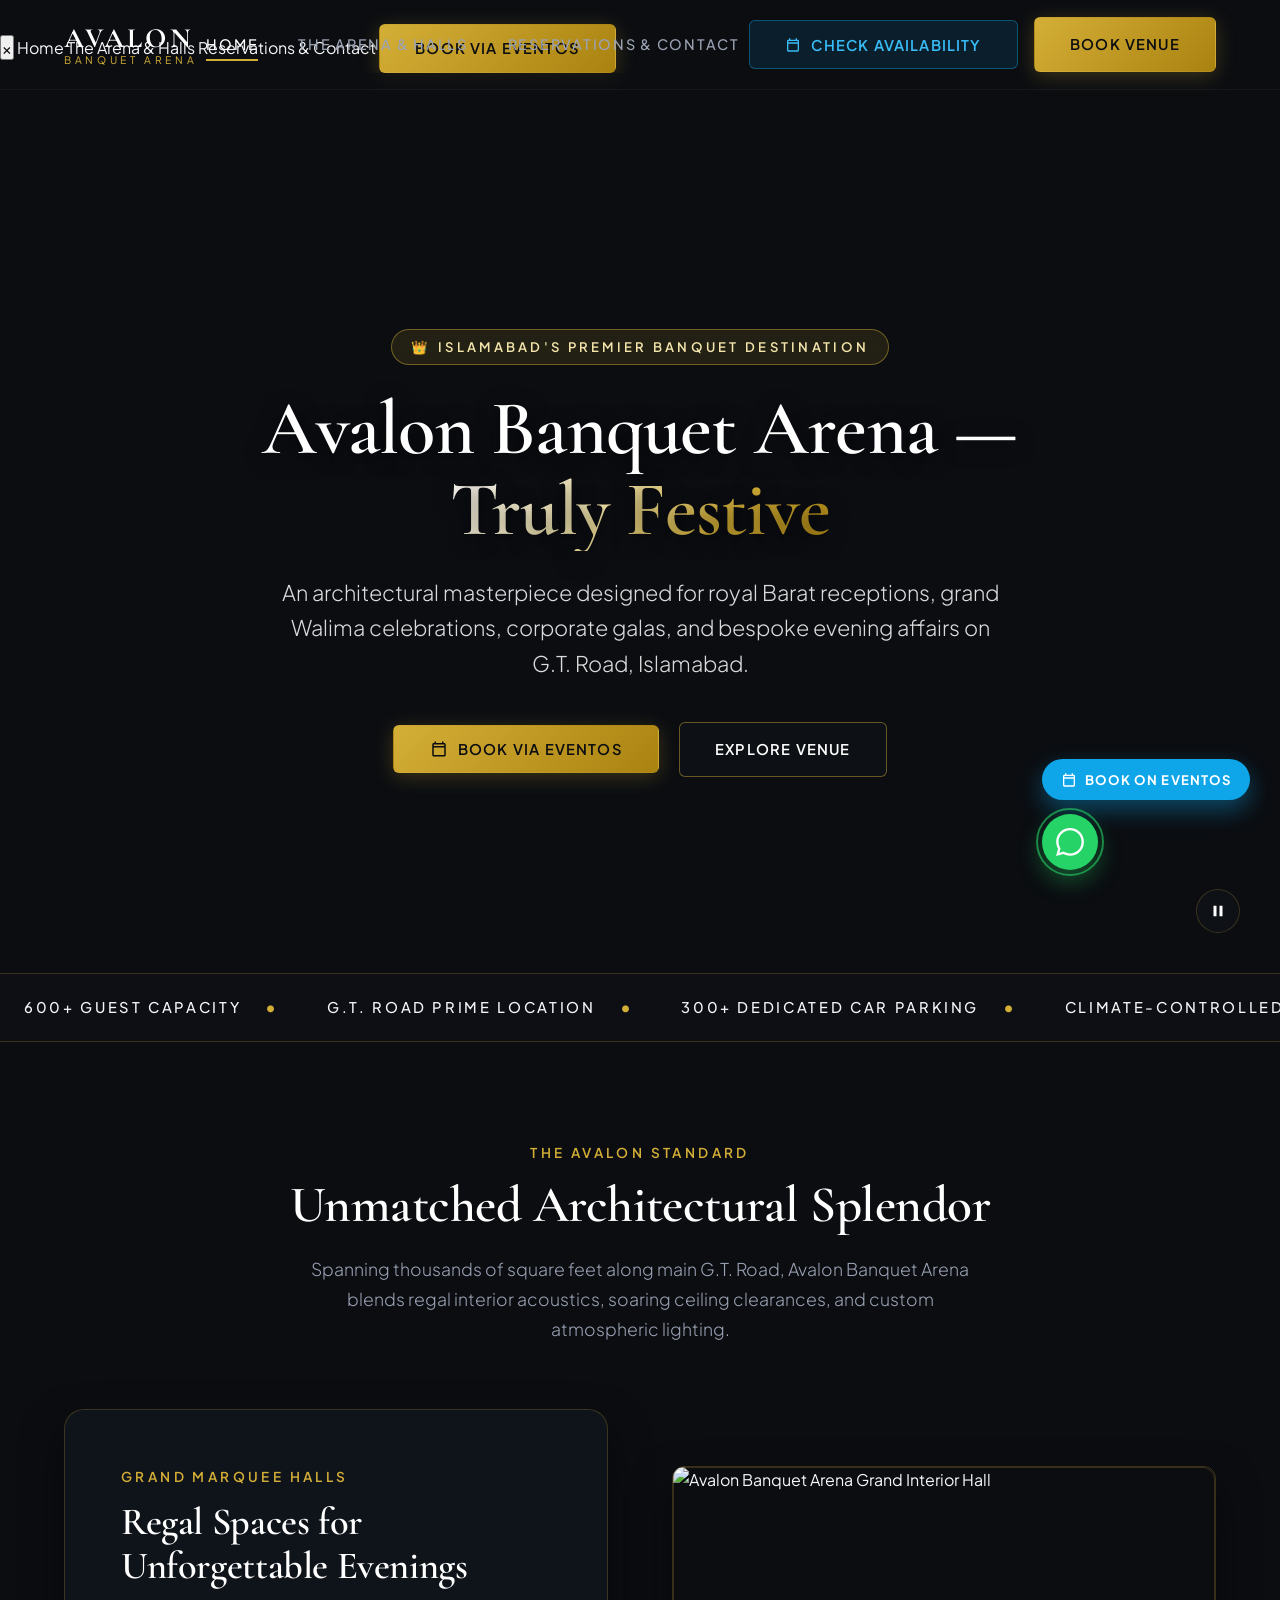
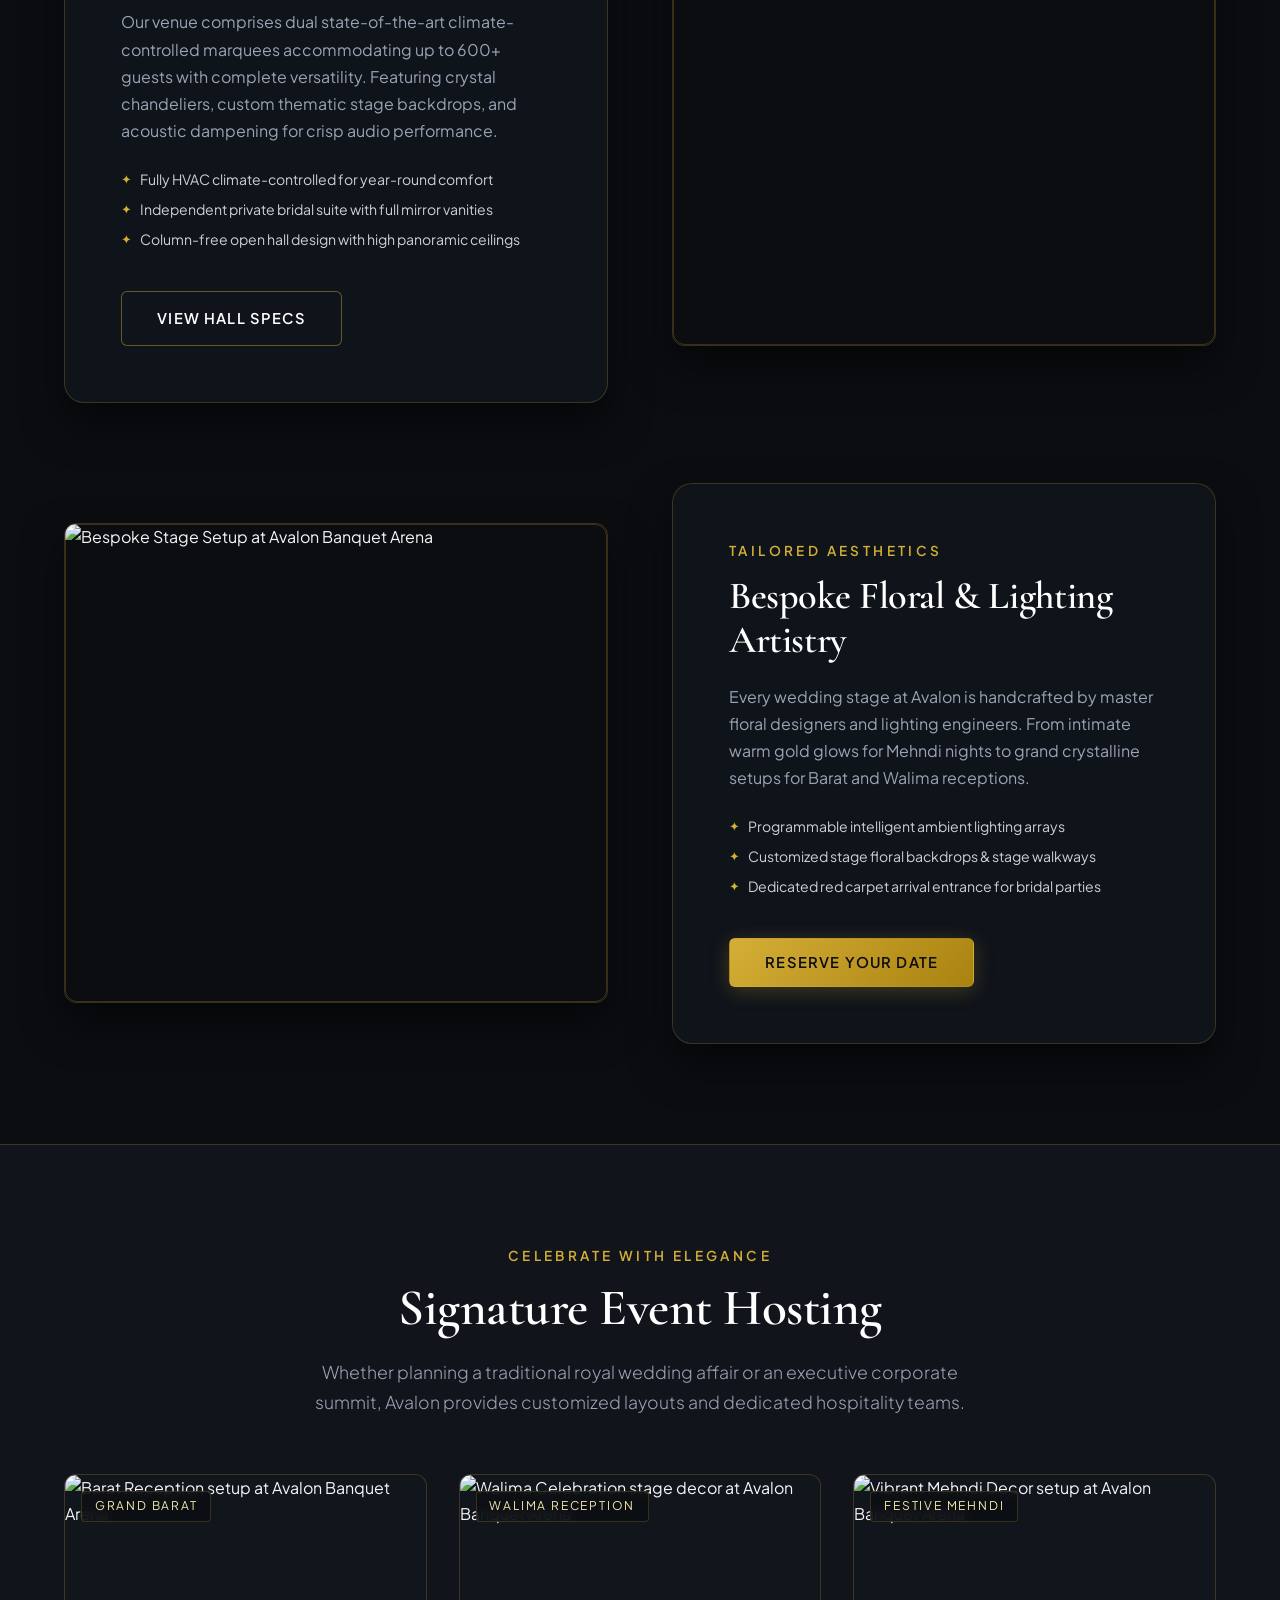
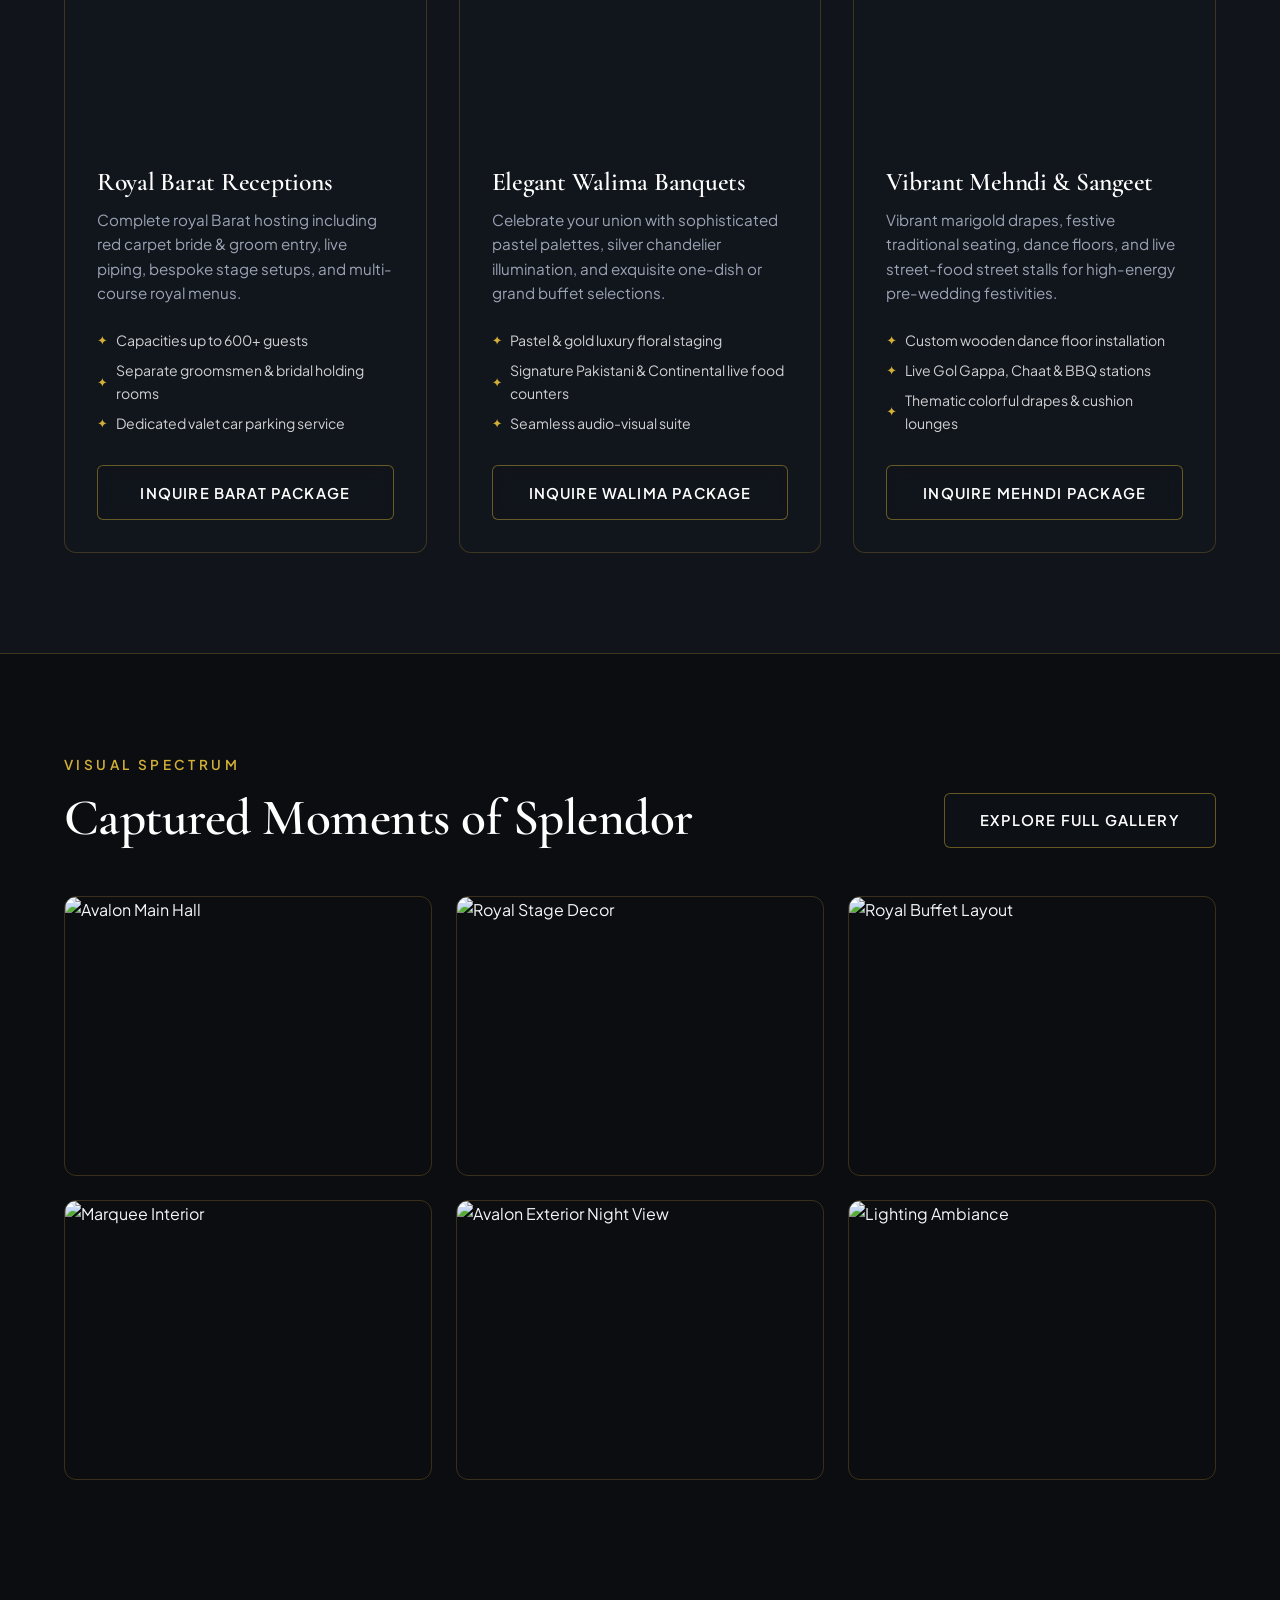
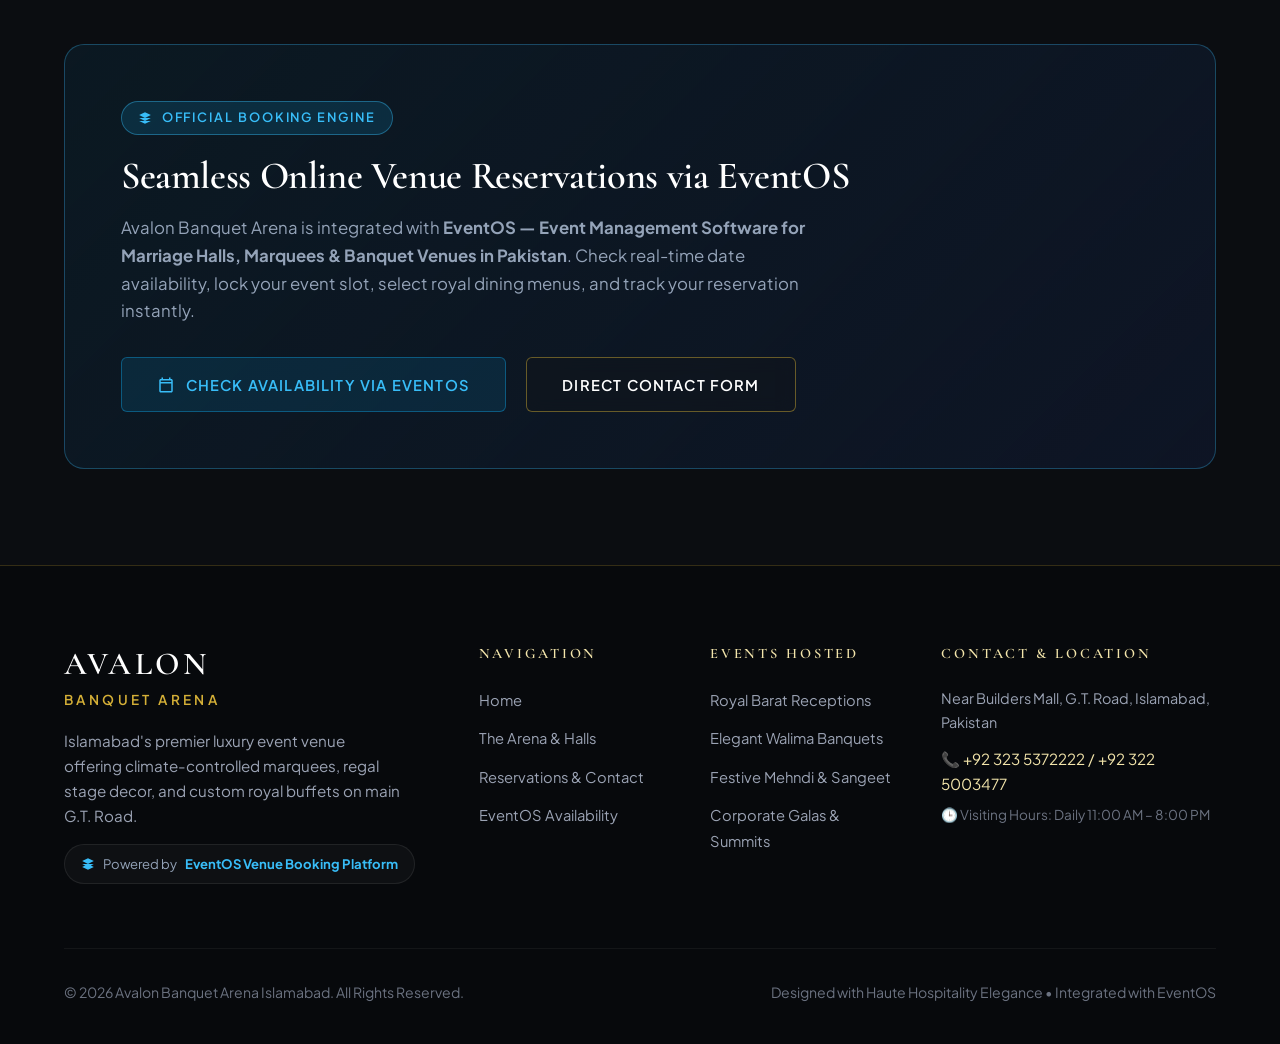
==== index.html @ 503a4d67 "Initial commit: Avalon Banquet Arena luxury website with EventOS integration" ====
<!DOCTYPE html>
<html lang="en">
<head>
  <meta charset="UTF-8">
  <meta name="viewport" content="width=device-width, initial-scale=1.0">
  <title>Avalon Banquet Arena — Truly Festive | Premier Luxury Venue Islamabad</title>
  <meta name="description" content="Avalon Banquet Arena is Islamabad's premier luxury marriage hall & event marquee on G.T. Road. 600+ capacity, 300+ car parking, royal live catering & bespoke decor. Book via EventOS.">
  
  <!-- SEO & Social Open Graph Tags -->
  <meta property="og:title" content="Avalon Banquet Arena — Truly Festive | Premier Luxury Venue Islamabad">
  <meta property="og:description" content="Islamabad's finest banquet arena offering climate-controlled marquees, royal buffets, and 600+ guest capacity on G.T. Road.">
  <meta property="og:image" content="images/avalon-hall-grand.jpeg">
  <meta property="og:type" content="website">

  <!-- Stylesheet -->
  <link rel="stylesheet" href="css/styles.css">
</head>
<body>

  <!-- NAVBAR -->
  <header class="navbar" id="navbar">
    <div class="container nav-container">
      <a href="index.html" class="brand-logo" aria-label="Avalon Banquet Arena Home">
        <span class="title">AVALON</span>
        <span class="subtitle">BANQUET ARENA</span>
      </a>

      <nav aria-label="Primary Navigation">
        <ul class="nav-links">
          <li><a href="index.html" class="nav-link active">Home</a></li>
          <li><a href="about.html" class="nav-link">The Arena & Halls</a></li>
          <li><a href="contact.html" class="nav-link">Reservations & Contact</a></li>
        </ul>
      </nav>

      <div class="nav-actions">
        <button class="btn btn-eventos" data-eventos-drawer>
          <svg width="16" height="16" fill="currentColor" viewBox="0 0 24 24"><path d="M19 4h-1V2h-2v2H8V2H6v2H5c-1.11 0-1.99.9-1.99 2L3 20c0 1.1.89 2 2 2h14c1.1 0 2-.9 2-2V6c0-1.1-.9-2-2-2zm0 16H5V10h14v10zm0-12H5V6h14v2z"/></svg>
          Check Availability
        </button>
        <a href="contact.html" class="btn btn-primary">Book Venue</a>
        <button class="mobile-toggle" aria-label="Toggle Navigation Menu">☰</button>
      </div>
    </div>
  </header>

  <!-- MOBILE MENU OVERLAY -->
  <div class="mobile-menu-overlay" id="mobileMenu">
    <button class="mobile-menu-close" aria-label="Close Menu">×</button>
    <a href="index.html">Home</a>
    <a href="about.html">The Arena & Halls</a>
    <a href="contact.html">Reservations & Contact</a>
    <button class="btn btn-primary" data-eventos-drawer style="margin-top: 1.5rem;">Book via EventOS</button>
  </div>

  <!-- HERO SECTION WITH CINEMATIC VIDEO BACKGROUND -->
  <section class="hero" id="hero">
    <div class="hero-video-wrapper">
      <video class="hero-video" autoplay loop muted playsinline preload="auto" poster="images/avalon-hall-grand.jpeg">
        <source src="https://res.cloudinary.com/dgvwlj8xw/video/upload/v1777692702/hero_f67qsf.mp4" type="video/mp4">
        Your browser does not support video background.
      </video>
    </div>
    <div class="hero-overlay"></div>

    <div class="container hero-content">
      <div class="hero-badge">
        <span>👑</span> ISLAMABAD'S PREMIER BANQUET DESTINATION
      </div>
      <h1 class="hero-title">
        Avalon Banquet Arena — <span class="gold-text">Truly Festive</span>
      </h1>
      <p class="hero-subtitle">
        An architectural masterpiece designed for royal Barat receptions, grand Walima celebrations, corporate galas, and bespoke evening affairs on G.T. Road, Islamabad.
      </p>

      <div class="hero-ctas">
        <button class="btn btn-primary" data-eventos-drawer>
          <svg width="18" height="18" fill="currentColor" viewBox="0 0 24 24"><path d="M19 4h-1V2h-2v2H8V2H6v2H5c-1.11 0-1.99.9-1.99 2L3 20c0 1.1.89 2 2 2h14c1.1 0 2-.9 2-2V6c0-1.1-.9-2-2-2zm0 16H5V10h14v10zm0-12H5V6h14v2z"/></svg>
          Book via EventOS
        </button>
        <a href="about.html" class="btn btn-outline">Explore Venue</a>
      </div>
    </div>

    <!-- Video Play/Pause accessibility button -->
    <button class="video-control-btn" aria-label="Pause Background Video" title="Pause Background Video">
      <svg width="18" height="18" fill="currentColor" viewBox="0 0 24 24"><path d="M6 19h4V5H6v14zm8-14v14h4V5h-4z"/></svg>
    </button>
  </section>

  <!-- ANIMATED INFINITE MARQUEE TICKER -->
  <div class="marquee-bar" aria-hidden="true">
    <div class="marquee-content">
      <div class="marquee-item"><span>600+ Guest Capacity</span> <span class="sep">•</span></div>
      <div class="marquee-item"><span>G.T. Road Prime Location</span> <span class="sep">•</span></div>
      <div class="marquee-item"><span>300+ Dedicated Car Parking</span> <span class="sep">•</span></div>
      <div class="marquee-item"><span>Climate-Controlled Luxury Marquees</span> <span class="sep">•</span></div>
      <div class="marquee-item"><span>Bespoke Stage Decor</span> <span class="sep">•</span></div>
      <div class="marquee-item"><span>Live Catering & Royal Buffet</span> <span class="sep">•</span></div>
      <!-- Duplicate items for seamless continuous loop -->
      <div class="marquee-item"><span>600+ Guest Capacity</span> <span class="sep">•</span></div>
      <div class="marquee-item"><span>G.T. Road Prime Location</span> <span class="sep">•</span></div>
      <div class="marquee-item"><span>300+ Dedicated Car Parking</span> <span class="sep">•</span></div>
      <div class="marquee-item"><span>Climate-Controlled Luxury Marquees</span> <span class="sep">•</span></div>
      <div class="marquee-item"><span>Bespoke Stage Decor</span> <span class="sep">•</span></div>
      <div class="marquee-item"><span>Live Catering & Royal Buffet</span> <span class="sep">•</span></div>
    </div>
  </div>

  <!-- THE VENUE EXPERIENCE (EDITORIAL SPLIT-SCREEN LAYOUTS) -->
  <section class="section-padding" id="experience">
    <div class="container">
      <div style="text-align: center; margin-bottom: 4rem;">
        <span class="gold-subhead">THE AVALON STANDARD</span>
        <h2 class="section-heading">Unmatched Architectural Splendor</h2>
        <p class="section-desc" style="margin: 0 auto;">
          Spanning thousands of square feet along main G.T. Road, Avalon Banquet Arena blends regal interior acoustics, soaring ceiling clearances, and custom atmospheric lighting.
        </p>
      </div>

      <!-- Feature 1 -->
      <div class="grid-2" style="margin-bottom: 5rem;">
        <div class="editorial-card">
          <span class="gold-subhead">GRAND MARQUEE HALLS</span>
          <h3 class="font-serif" style="font-size: 2.4rem; color: #ffffff; margin-bottom: 1.25rem;">Regal Spaces for Unforgettable Evenings</h3>
          <p style="color: var(--text-muted); margin-bottom: 1.5rem; line-height: 1.7;">
            Our venue comprises dual state-of-the-art climate-controlled marquees accommodating up to 600+ guests with complete versatility. Featuring crystal chandeliers, custom thematic stage backdrops, and acoustic dampening for crisp audio performance.
          </p>
          <ul class="card-features-list">
            <li>Fully HVAC climate-controlled for year-round comfort</li>
            <li>Independent private bridal suite with full mirror vanities</li>
            <li>Column-free open hall design with high panoramic ceilings</li>
          </ul>
          <a href="about.html" class="btn btn-outline" style="margin-top: 1rem;">View Hall Specs</a>
        </div>
        <div class="image-wrapper" style="height: 480px;">
          <img src="images/avalon-hall-grand.jpeg" alt="Avalon Banquet Arena Grand Interior Hall" loading="lazy">
        </div>
      </div>

      <!-- Feature 2 -->
      <div class="grid-2">
        <div class="image-wrapper" style="height: 480px;">
          <img src="images/avalon-stage-royal.jpeg" alt="Bespoke Stage Setup at Avalon Banquet Arena" loading="lazy">
        </div>
        <div class="editorial-card">
          <span class="gold-subhead">TAILORED AESTHETICS</span>
          <h3 class="font-serif" style="font-size: 2.4rem; color: #ffffff; margin-bottom: 1.25rem;">Bespoke Floral & Lighting Artistry</h3>
          <p style="color: var(--text-muted); margin-bottom: 1.5rem; line-height: 1.7;">
            Every wedding stage at Avalon is handcrafted by master floral designers and lighting engineers. From intimate warm gold glows for Mehndi nights to grand crystalline setups for Barat and Walima receptions.
          </p>
          <ul class="card-features-list">
            <li>Programmable intelligent ambient lighting arrays</li>
            <li>Customized stage floral backdrops & stage walkways</li>
            <li>Dedicated red carpet arrival entrance for bridal parties</li>
          </ul>
          <button class="btn btn-primary" data-eventos-drawer style="margin-top: 1rem;">Reserve Your Date</button>
        </div>
      </div>
    </div>
  </section>

  <!-- SIGNATURE EVENTS CARDS GRID -->
  <section class="section-padding" style="background: var(--bg-surface); border-top: 1px solid var(--border-gold); border-bottom: 1px solid var(--border-gold);">
    <div class="container">
      <div style="text-align: center; margin-bottom: 3.5rem;">
        <span class="gold-subhead">CELEBRATE WITH ELEGANCE</span>
        <h2 class="section-heading">Signature Event Hosting</h2>
        <p class="section-desc" style="margin: 0 auto;">
          Whether planning a traditional royal wedding affair or an executive corporate summit, Avalon provides customized layouts and dedicated hospitality teams.
        </p>
      </div>

      <div class="grid-3">
        <!-- Event 1: Barat Receptions -->
        <div class="feature-card">
          <div class="card-img">
            <img src="images/avalon-barat-reception.jpeg" alt="Barat Reception setup at Avalon Banquet Arena" loading="lazy">
            <span class="card-tag">Grand Barat</span>
          </div>
          <div class="card-body">
            <h3>Royal Barat Receptions</h3>
            <p>Complete royal Barat hosting including red carpet bride & groom entry, live piping, bespoke stage setups, and multi-course royal menus.</p>
            <ul class="card-features-list">
              <li>Capacities up to 600+ guests</li>
              <li>Separate groomsmen & bridal holding rooms</li>
              <li>Dedicated valet car parking service</li>
            </ul>
            <a href="contact.html" class="btn btn-outline" style="width: 100%; margin-top: auto;">Inquire Barat Package</a>
          </div>
        </div>

        <!-- Event 2: Walima Celebrations -->
        <div class="feature-card">
          <div class="card-img">
            <img src="images/avalon-walima-stage.jpeg" alt="Walima Celebration stage decor at Avalon Banquet Arena" loading="lazy">
            <span class="card-tag">Walima Reception</span>
          </div>
          <div class="card-body">
            <h3>Elegant Walima Banquets</h3>
            <p>Celebrate your union with sophisticated pastel palettes, silver chandelier illumination, and exquisite one-dish or grand buffet selections.</p>
            <ul class="card-features-list">
              <li>Pastel & gold luxury floral staging</li>
              <li>Signature Pakistani & Continental live food counters</li>
              <li>Seamless audio-visual suite</li>
            </ul>
            <a href="contact.html" class="btn btn-outline" style="width: 100%; margin-top: auto;">Inquire Walima Package</a>
          </div>
        </div>

        <!-- Event 3: Mehndi & Sangeet -->
        <div class="feature-card">
          <div class="card-img">
            <img src="images/avalon-mehndi-decor.jpeg" alt="Vibrant Mehndi Decor setup at Avalon Banquet Arena" loading="lazy">
            <span class="card-tag">Festive Mehndi</span>
          </div>
          <div class="card-body">
            <h3>Vibrant Mehndi & Sangeet</h3>
            <p>Vibrant marigold drapes, festive traditional seating, dance floors, and live street-food street stalls for high-energy pre-wedding festivities.</p>
            <ul class="card-features-list">
              <li>Custom wooden dance floor installation</li>
              <li>Live Gol Gappa, Chaat & BBQ stations</li>
              <li>Thematic colorful drapes & cushion lounges</li>
            </ul>
            <a href="contact.html" class="btn btn-outline" style="width: 100%; margin-top: auto;">Inquire Mehndi Package</a>
          </div>
        </div>
      </div>
    </div>
  </section>

  <!-- LIVE GALLERY SNIPPET -->
  <section class="section-padding">
    <div class="container">
      <div style="display: flex; justify-content: space-between; align-items: flex-end; margin-bottom: 3rem; flex-wrap: wrap; gap: 1.5rem;">
        <div>
          <span class="gold-subhead">VISUAL SPECTRUM</span>
          <h2 class="section-heading" style="margin-bottom: 0;">Captured Moments of Splendor</h2>
        </div>
        <a href="about.html#gallery" class="btn btn-outline">Explore Full Gallery</a>
      </div>

      <div class="gallery-grid">
        <div class="gallery-item" data-caption="Avalon Grand Main Hall Setup">
          <img src="images/avalon-hall-grand.jpeg" alt="Avalon Main Hall" loading="lazy">
          <div class="gallery-overlay">
            <h4>Grand Main Arena</h4>
            <p>Click to Expand</p>
          </div>
        </div>

        <div class="gallery-item" data-caption="Royal Stage Backdrop with Floral Artistry">
          <img src="images/avalon-stage-royal.jpeg" alt="Royal Stage Decor" loading="lazy">
          <div class="gallery-overlay">
            <h4>Royal Stage Design</h4>
            <p>Click to Expand</p>
          </div>
        </div>

        <div class="gallery-item" data-caption="Luxury Dining Buffet Presentation">
          <img src="images/avalon-dining-buffet.jpeg" alt="Royal Buffet Layout" loading="lazy">
          <div class="gallery-overlay">
            <h4>Royal Catering Layout</h4>
            <p>Click to Expand</p>
          </div>
        </div>

        <div class="gallery-item" data-caption="Climate Controlled Marquee Interior View">
          <img src="images/avalon-marquee-interior.jpeg" alt="Marquee Interior" loading="lazy">
          <div class="gallery-overlay">
            <h4>Climate Controlled Marquee</h4>
            <p>Click to Expand</p>
          </div>
        </div>

        <div class="gallery-item" data-caption="Illuminated Evening Exterior Facade on G.T. Road">
          <img src="images/avalon-exterior-night.jpeg" alt="Avalon Exterior Night View" loading="lazy">
          <div class="gallery-overlay">
            <h4>Exterior Evening View</h4>
            <p>Click to Expand</p>
          </div>
        </div>

        <div class="gallery-item" data-caption="Atmospheric Ambient Lighting & Seating Arrangements">
          <img src="images/avalon-lighting-ambiance.jpeg" alt="Lighting Ambiance" loading="lazy">
          <div class="gallery-overlay">
            <h4>Ambient Lighting Setup</h4>
            <p>Click to Expand</p>
          </div>
        </div>
      </div>
    </div>
  </section>

  <!-- EVENTOS OFFICIAL INTEGRATION BANNER -->
  <section class="container" style="margin-bottom: 6rem;">
    <div class="eventos-banner">
      <div class="eventos-badge-header">
        <svg width="14" height="14" fill="currentColor" viewBox="0 0 24 24"><path d="M12 2L2 7l10 5 10-5-10-5zM2 17l10 5 10-5M2 12l10 5 10-5"/></svg>
        Official Booking Engine
      </div>
      <h2 class="eventos-title font-serif">Seamless Online Venue Reservations via EventOS</h2>
      <p class="eventos-desc">
        Avalon Banquet Arena is integrated with <strong>EventOS — Event Management Software for Marriage Halls, Marquees & Banquet Venues in Pakistan</strong>. Check real-time date availability, lock your event slot, select royal dining menus, and track your reservation instantly.
      </p>
      <div style="display: flex; gap: 1.25rem; flex-wrap: wrap;">
        <button class="btn btn-eventos" data-eventos-drawer>
          <svg width="18" height="18" fill="currentColor" viewBox="0 0 24 24"><path d="M19 4h-1V2h-2v2H8V2H6v2H5c-1.11 0-1.99.9-1.99 2L3 20c0 1.1.89 2 2 2h14c1.1 0 2-.9 2-2V6c0-1.1-.9-2-2-2zm0 16H5V10h14v10zm0-12H5V6h14v2z"/></svg>
          Check Availability via EventOS
        </button>
        <a href="contact.html" class="btn btn-outline">Direct Contact Form</a>
      </div>
    </div>
  </section>

  <!-- LIGHTBOX MODAL -->
  <div class="lightbox-modal" id="lightboxModal" role="dialog" aria-modal="true" aria-label="Image Preview">
    <button class="lightbox-close" aria-label="Close Lightbox">&times;</button>
    <div class="lightbox-content">
      <img src="" id="lightboxImg" alt="Enlarged view">
      <div class="lightbox-caption" id="lightboxCaption"></div>
    </div>
  </div>

  <!-- EVENTOS QUICK INQUIRY DRAWER -->
  <div class="drawer-backdrop" id="eventosDrawer">
    <div class="drawer-panel">
      <button class="drawer-close" aria-label="Close Drawer">&times;</button>
      
      <div class="eventos-badge-header" style="margin-bottom: 0.8rem;">
        ⚡ Powered by EventOS Engine
      </div>
      <h3 class="font-serif" style="font-size: 2rem; color: #ffffff; margin-bottom: 0.5rem;">Check Venue Availability</h3>
      <p style="color: var(--text-muted); font-size: 0.92rem; margin-bottom: 2rem;">
        Directly query Avalon Banquet Arena booking calendar managed via EventOS Software.
      </p>

      <form id="eventosInquiryForm">
        <div class="form-group">
          <label class="form-label" for="drawerName">Full Name *</label>
          <input type="text" id="drawerName" class="form-control" placeholder="e.g. Ch. Muhammad Ali" required>
        </div>

        <div class="form-group">
          <label class="form-label" for="drawerPhone">Contact Number (WhatsApp) *</label>
          <input type="tel" id="drawerPhone" class="form-control" placeholder="+92 300 1234567" required>
        </div>

        <div class="form-group">
          <label class="form-label" for="drawerEventType">Event Type *</label>
          <select id="drawerEventType" class="form-control" required>
            <option value="">Select Event Type</option>
            <option value="Barat">Barat Reception</option>
            <option value="Walima">Walima Reception</option>
            <option value="Mehndi">Mehndi / Sangeet</option>
            <option value="Corporate">Corporate Gala / Conference</option>
            <option value="Private">Private Family Function</option>
          </select>
        </div>

        <div class="form-group">
          <label class="form-label" for="drawerDate">Target Event Date *</label>
          <input type="date" id="drawerDate" class="form-control" required>
        </div>

        <div class="form-group">
          <label class="form-label" for="drawerGuests">Estimated Guest Count *</label>
          <select id="drawerGuests" class="form-control" required>
            <option value="150-250">150 – 250 Guests</option>
            <option value="250-400">250 – 400 Guests</option>
            <option value="400-600+">400 – 600+ Guests</option>
          </select>
        </div>

        <button type="submit" class="btn btn-primary" style="width: 100%; margin-top: 1rem;">
          Submit EventOS Inquiry
        </button>
      </form>
    </div>
  </div>

  <!-- FLOATING WIDGETS -->
  <div class="floating-widgets">
    <button class="eventos-float" data-eventos-drawer title="Book Venue on EventOS">
      <svg width="16" height="16" fill="currentColor" viewBox="0 0 24 24"><path d="M19 4h-1V2h-2v2H8V2H6v2H5c-1.11 0-1.99.9-1.99 2L3 20c0 1.1.89 2 2 2h14c1.1 0 2-.9 2-2V6c0-1.1-.9-2-2-2zm0 16H5V10h14v10zm0-12H5V6h14v2z"/></svg>
      Book on EventOS
    </button>
    <a href="https://wa.me/923235372222?text=Hello%20Avalon%20Banquet%20Arena%2C%20I%20would%20like%20to%20inquire%20about%20booking%20availability." target="_blank" rel="noopener" class="whatsapp-float" aria-label="Direct WhatsApp Inquiry">
      <svg width="28" height="28" fill="currentColor" viewBox="0 0 24 24"><path d="M.057 24l1.687-6.163c-1.041-1.804-1.588-3.849-1.587-5.946.003-6.556 5.338-11.891 11.893-11.891 3.181.001 6.167 1.24 8.413 3.488 2.245 2.248 3.481 5.236 3.48 8.414-.003 6.557-5.338 11.892-11.893 11.892-1.99-.001-3.951-.5-5.688-1.448l-6.305 1.654zm6.597-3.807c1.676.995 3.276 1.591 5.392 1.592 5.448 0 9.886-4.434 9.889-9.885.002-5.462-4.415-9.89-9.881-9.892-5.452 0-9.887 4.434-9.889 9.884-.001 2.225.651 3.891 1.746 5.634l-.999 3.648 3.742-.981z"/></svg>
    </a>
  </div>

  <!-- FOOTER -->
  <footer class="footer">
    <div class="container">
      <div class="footer-grid">
        <div class="footer-brand">
          <h3>AVALON</h3>
          <span class="gold-subhead">BANQUET ARENA</span>
          <p>
            Islamabad's premier luxury event venue offering climate-controlled marquees, regal stage decor, and custom royal buffets on main G.T. Road.
          </p>
          <div class="eventos-footer-badge">
            <svg width="14" height="14" fill="#38bdf8" viewBox="0 0 24 24"><path d="M12 2L2 7l10 5 10-5-10-5zM2 17l10 5 10-5-10-5M2 12l10 5 10-5"/></svg>
            Powered by <strong>EventOS Venue Booking Platform</strong>
          </div>
        </div>

        <div class="footer-col">
          <h4>Navigation</h4>
          <ul class="footer-links">
            <li><a href="index.html">Home</a></li>
            <li><a href="about.html">The Arena & Halls</a></li>
            <li><a href="contact.html">Reservations & Contact</a></li>
            <li><a href="#" data-eventos-drawer>EventOS Availability</a></li>
          </ul>
        </div>

        <div class="footer-col">
          <h4>Events Hosted</h4>
          <ul class="footer-links">
            <li><a href="about.html">Royal Barat Receptions</a></li>
            <li><a href="about.html">Elegant Walima Banquets</a></li>
            <li><a href="about.html">Festive Mehndi & Sangeet</a></li>
            <li><a href="about.html">Corporate Galas & Summits</a></li>
          </ul>
        </div>

        <div class="footer-col">
          <h4>Contact & Location</h4>
          <p style="color: var(--text-muted); font-size: 0.9rem; margin-bottom: 0.75rem;">
            Near Builders Mall, G.T. Road, Islamabad, Pakistan
          </p>
          <p style="color: var(--accent-gold-light); font-size: 0.95rem; margin-bottom: 0.5rem;">
            📞 +92 323 5372222 / +92 322 5003477
          </p>
          <p style="color: var(--text-dim); font-size: 0.85rem;">
            🕒 Visiting Hours: Daily 11:00 AM – 8:00 PM
          </p>
        </div>
      </div>

      <div class="footer-bottom">
        <div>&copy; 2026 Avalon Banquet Arena Islamabad. All Rights Reserved.</div>
        <div>Designed with Haute Hospitality Elegance • Integrated with EventOS</div>
      </div>
    </div>
  </footer>

  <!-- Main JavaScript File -->
  <script src="js/main.js"></script>
</body>
</html>
---- css/styles.css ----
/* ==========================================================================
   AVALON BANQUET ARENA — LUXURY HAUTE HOSPITALITY STYLESHEET
   Location: G.T. Road, Islamabad, Pakistan
   Target: GitHub Pages (Static HTML5, Modern CSS3, Vanilla JS)
   ========================================================================== */

/* --- GOOGLE FONTS IMPORT --- */
@import url('https://fonts.googleapis.com/css2?family=Cormorant+Garamond:ital,wght@0,400;0,500;0,600;0,700;1,400;1,600&family=Plus+Jakarta+Sans:wght@300;400;500;600;700&family=Playfair+Display:ital,wght@0,500;0,700;1,400&display=swap');

/* --- DESIGN SYSTEM TOKENS --- */
:root {
  /* Color Palette: Midnight Charcoal & Burnished Royal Gold */
  --bg-dark: #0b0d11;
  --bg-surface: #11141b;
  --bg-card: rgba(18, 22, 30, 0.75);
  --bg-card-hover: rgba(26, 32, 44, 0.9);
  --bg-glass: rgba(15, 18, 25, 0.65);
  
  --accent-gold: #d4af37;
  --accent-gold-light: #f3e5ab;
  --accent-gold-dark: #997a15;
  --accent-gold-glow: rgba(212, 175, 55, 0.15);
  --border-gold: rgba(212, 175, 55, 0.22);
  --border-gold-strong: rgba(212, 175, 55, 0.45);
  
  --text-main: #f4f5f7;
  --text-muted: #9ba3b4;
  --text-dim: #6b7280;
  
  /* Typography */
  --font-serif: 'Cormorant Garamond', 'Playfair Display', Georgia, serif;
  --font-sans: 'Plus Jakarta Sans', system-ui, -apple-system, sans-serif;
  
  /* Layout & Spacing */
  --container-max: 1320px;
  --nav-height: 90px;
  --radius-sm: 6px;
  --radius-md: 12px;
  --radius-lg: 20px;

  /* Easing */
  --ease-out: cubic-bezier(0.16, 1, 0.3, 1);
  --transition-fast: 0.25s var(--ease-out);
  --transition-normal: 0.4s var(--ease-out);
  --shadow-gold: 0 10px 30px -10px rgba(212, 175, 55, 0.15);
  --shadow-card: 0 20px 40px rgba(0, 0, 0, 0.5);
}

/* --- BASE & RESET --- */
*, *::before, *::after {
  box-sizing: border-box;
  margin: 0;
  padding: 0;
}

html {
  scroll-behavior: smooth;
  font-size: 16px;
  background-color: var(--bg-dark);
  color: var(--text-main);
  text-rendering: optimizeLegibility;
  -webkit-font-smoothing: antialiased;
}

body {
  font-family: var(--font-sans);
  font-weight: 400;
  line-height: 1.65;
  overflow-x: hidden;
  background-color: var(--bg-dark);
  color: var(--text-main);
}

a {
  color: inherit;
  text-decoration: none;
  transition: color var(--transition-fast);
}

img, video {
  max-width: 100%;
  height: auto;
  display: block;
}

button, input, select, textarea {
  font-family: inherit;
  font-size: inherit;
}

/* --- TYPOGRAPHY UTILITIES --- */
h1, h2, h3, h4, h5, h6, .font-serif {
  font-family: var(--font-serif);
  font-weight: 600;
  line-height: 1.15;
  letter-spacing: -0.01em;
}

.gold-text {
  background: linear-gradient(135deg, #ffffff 0%, #f3e5ab 40%, #d4af37 70%, #aa8210 100%);
  -webkit-background-clip: text;
  -webkit-text-fill-color: transparent;
  display: inline-block;
}

.gold-subhead {
  color: var(--accent-gold);
  text-transform: uppercase;
  font-size: 0.85rem;
  letter-spacing: 0.25em;
  font-weight: 600;
  margin-bottom: 0.75rem;
  display: block;
}

.section-heading {
  font-size: clamp(2.2rem, 4vw, 3.5rem);
  color: #ffffff;
  margin-bottom: 1.25rem;
}

.section-desc {
  color: var(--text-muted);
  font-size: 1.1rem;
  max-width: 680px;
  font-weight: 300;
  line-height: 1.7;
}

/* --- LAYOUT UTILITIES --- */
.container {
  width: 90%;
  max-width: var(--container-max);
  margin-left: auto;
  margin-right: auto;
}

.section-padding {
  padding: 100px 0;
}

@media (max-width: 768px) {
  .section-padding {
    padding: 60px 0;
  }
}

/* --- BUTTONS & CTAS --- */
.btn {
  display: inline-flex;
  align-items: center;
  justify-content: center;
  gap: 0.65rem;
  padding: 0.9rem 2.2rem;
  font-size: 0.92rem;
  font-weight: 600;
  letter-spacing: 0.08em;
  text-transform: uppercase;
  border-radius: var(--radius-sm);
  cursor: pointer;
  transition: all var(--transition-normal);
  border: 1px solid transparent;
  position: relative;
  overflow: hidden;
  z-index: 1;
}

.btn-primary {
  background: linear-gradient(135deg, #d4af37 0%, #aa8210 100%);
  color: #0b0d11;
  box-shadow: 0 4px 20px rgba(212, 175, 55, 0.25);
}

.btn-primary:hover {
  background: linear-gradient(135deg, #f3e5ab 0%, #d4af37 100%);
  box-shadow: 0 8px 30px rgba(212, 175, 55, 0.4);
  transform: translateY(-2px);
}

.btn-outline {
  background: rgba(17, 20, 27, 0.5);
  border-color: var(--border-gold-strong);
  color: #ffffff;
  backdrop-filter: blur(8px);
}

.btn-outline:hover {
  border-color: var(--accent-gold);
  background: rgba(212, 175, 55, 0.1);
  color: var(--accent-gold-light);
  transform: translateY(-2px);
}

.btn-eventos {
  background: rgba(14, 165, 233, 0.12);
  border: 1px solid rgba(14, 165, 233, 0.4);
  color: #38bdf8;
  font-weight: 600;
}

.btn-eventos:hover {
  background: rgba(14, 165, 233, 0.25);
  border-color: #38bdf8;
  color: #ffffff;
  box-shadow: 0 0 20px rgba(56, 189, 248, 0.3);
  transform: translateY(-2px);
}

/* --- NAVIGATION BAR --- */
.navbar {
  position: fixed;
  top: 0;
  left: 0;
  width: 100%;
  height: var(--nav-height);
  z-index: 1000;
  transition: background-color 0.4s ease, backdrop-filter 0.4s ease, border-bottom 0.4s ease;
  border-bottom: 1px solid rgba(255, 255, 255, 0.05);
}

.navbar.scrolled {
  background-color: rgba(11, 13, 17, 0.92);
  backdrop-filter: blur(16px);
  border-bottom: 1px solid var(--border-gold);
  height: 80px;
}

.nav-container {
  display: flex;
  align-items: center;
  justify-content: space-between;
  height: 100%;
}

.brand-logo {
  display: flex;
  flex-direction: column;
  line-height: 1;
}

.brand-logo .title {
  font-family: var(--font-serif);
  font-size: 1.75rem;
  font-weight: 700;
  letter-spacing: 0.12em;
  color: #ffffff;
}

.brand-logo .subtitle {
  font-size: 0.65rem;
  text-transform: uppercase;
  letter-spacing: 0.35em;
  color: var(--accent-gold);
  margin-top: 3px;
}

.nav-links {
  display: flex;
  align-items: center;
  gap: 2.5rem;
  list-style: none;
}

.nav-link {
  font-size: 0.9rem;
  text-transform: uppercase;
  letter-spacing: 0.12em;
  color: var(--text-muted);
  position: relative;
  padding: 0.5rem 0;
  font-weight: 500;
}

.nav-link::after {
  content: '';
  position: absolute;
  bottom: 0;
  left: 0;
  width: 0%;
  height: 2px;
  background: var(--accent-gold);
  transition: width var(--transition-fast);
}

.nav-link:hover, .nav-link.active {
  color: #ffffff;
}

.nav-link:hover::after, .nav-link.active::after {
  width: 100%;
}

.nav-actions {
  display: flex;
  align-items: center;
  gap: 1rem;
}

.mobile-toggle {
  display: none;
  background: none;
  border: none;
  color: #ffffff;
  font-size: 1.75rem;
  cursor: pointer;
  padding: 0.5rem;
}

/* --- HERO VIDEO SECTION --- */
.hero {
  position: relative;
  width: 100%;
  min-height: 100vh;
  display: flex;
  align-items: center;
  justify-content: center;
  overflow: hidden;
  background-color: var(--bg-dark);
}

.hero-video-wrapper {
  position: absolute;
  top: 0;
  left: 0;
  width: 100%;
  height: 100%;
  z-index: 1;
}

.hero-video {
  width: 100%;
  height: 100%;
  object-fit: cover;
  filter: brightness(0.85) contrast(1.05);
}

.hero-overlay {
  position: absolute;
  top: 0;
  left: 0;
  width: 100%;
  height: 100%;
  z-index: 2;
  background: linear-gradient(
    180deg, 
    rgba(11, 13, 17, 0.65) 0%, 
    rgba(11, 13, 17, 0.45) 50%, 
    rgba(11, 13, 17, 0.95) 100%
  );
}

.hero-content {
  position: relative;
  z-index: 3;
  text-align: center;
  max-width: 900px;
  padding: 120px 20px 60px;
}

.hero-badge {
  display: inline-flex;
  align-items: center;
  gap: 0.5rem;
  padding: 0.4rem 1.2rem;
  border-radius: 50px;
  background: rgba(212, 175, 55, 0.12);
  border: 1px solid var(--border-gold-strong);
  color: var(--accent-gold-light);
  font-size: 0.82rem;
  text-transform: uppercase;
  letter-spacing: 0.25em;
  font-weight: 600;
  margin-bottom: 1.5rem;
  backdrop-filter: blur(8px);
}

.hero-title {
  font-size: clamp(3rem, 6vw, 5.2rem);
  color: #ffffff;
  line-height: 1.05;
  margin-bottom: 1.5rem;
  text-shadow: 0 4px 20px rgba(0, 0, 0, 0.7);
}

.hero-subtitle {
  font-size: clamp(1.1rem, 2vw, 1.35rem);
  color: rgba(255, 255, 255, 0.85);
  font-weight: 300;
  max-width: 720px;
  margin: 0 auto 2.5rem;
}

.hero-ctas {
  display: flex;
  align-items: center;
  justify-content: center;
  gap: 1.25rem;
  flex-wrap: wrap;
}

/* Video Control Toggle */
.video-control-btn {
  position: absolute;
  bottom: 40px;
  right: 40px;
  z-index: 10;
  background: rgba(17, 20, 27, 0.6);
  border: 1px solid var(--border-gold);
  color: #ffffff;
  width: 44px;
  height: 44px;
  border-radius: 50%;
  display: flex;
  align-items: center;
  justify-content: center;
  cursor: pointer;
  transition: all var(--transition-fast);
  backdrop-filter: blur(8px);
}

.video-control-btn:hover {
  background: var(--accent-gold);
  color: var(--bg-dark);
  border-color: var(--accent-gold);
}

/* --- INFINITE MARQUEE TICKER --- */
.marquee-bar {
  background: #0d0f14;
  border-top: 1px solid var(--border-gold);
  border-bottom: 1px solid var(--border-gold);
  padding: 1.1rem 0;
  overflow: hidden;
  white-space: nowrap;
  position: relative;
  z-index: 10;
}

.marquee-content {
  display: inline-flex;
  align-items: center;
  animation: marquee 35s linear infinite;
}

.marquee-bar:hover .marquee-content {
  animation-play-state: paused;
}

.marquee-item {
  display: inline-flex;
  align-items: center;
  gap: 1.5rem;
  padding: 0 1.5rem;
  color: var(--text-main);
  font-size: 0.92rem;
  text-transform: uppercase;
  letter-spacing: 0.18em;
  font-weight: 500;
}

.marquee-item .sep {
  color: var(--accent-gold);
  font-size: 1.2rem;
}

@keyframes marquee {
  0% { transform: translateX(0); }
  100% { transform: translateX(-50%); }
}

/* --- EDITORIAL / EXPERIENCE SECTIONS --- */
.grid-2 {
  display: grid;
  grid-template-columns: 1fr 1fr;
  gap: 4rem;
  align-items: center;
}

.editorial-card {
  background: var(--bg-card);
  border: 1px solid var(--border-gold);
  border-radius: var(--radius-lg);
  padding: 3.5rem;
  backdrop-filter: blur(12px);
  box-shadow: var(--shadow-card);
}

.image-wrapper {
  position: relative;
  border-radius: var(--radius-md);
  overflow: hidden;
  border: 1px solid var(--border-gold);
  box-shadow: var(--shadow-card);
}

.image-wrapper img {
  width: 100%;
  height: 100%;
  object-fit: cover;
  transition: transform 0.8s var(--ease-out);
}

.image-wrapper:hover img {
  transform: scale(1.05);
}

.image-wrapper::after {
  content: '';
  position: absolute;
  inset: 0;
  border-radius: var(--radius-md);
  border: 1px solid var(--border-gold);
  pointer-events: none;
}

/* --- FEATURED CARDS GRID --- */
.grid-3 {
  display: grid;
  grid-template-columns: repeat(3, 1fr);
  gap: 2rem;
}

.feature-card {
  background: var(--bg-card);
  border: 1px solid var(--border-gold);
  border-radius: var(--radius-md);
  overflow: hidden;
  transition: all var(--transition-normal);
  display: flex;
  flex-direction: column;
}

.feature-card:hover {
  transform: translateY(-8px);
  border-color: var(--accent-gold);
  box-shadow: 0 20px 40px rgba(0, 0, 0, 0.6), 0 0 30px rgba(212, 175, 55, 0.15);
  background: var(--bg-card-hover);
}

.feature-card .card-img {
  height: 260px;
  position: relative;
  overflow: hidden;
}

.feature-card .card-img img {
  width: 100%;
  height: 100%;
  object-fit: cover;
  transition: transform 0.6s var(--ease-out);
}

.feature-card:hover .card-img img {
  transform: scale(1.08);
}

.card-tag {
  position: absolute;
  top: 1rem;
  left: 1rem;
  background: rgba(11, 13, 17, 0.85);
  border: 1px solid var(--border-gold);
  color: var(--accent-gold-light);
  padding: 0.3rem 0.8rem;
  border-radius: 4px;
  font-size: 0.75rem;
  text-transform: uppercase;
  letter-spacing: 0.15em;
  backdrop-filter: blur(6px);
}

.feature-card .card-body {
  padding: 2rem;
  display: flex;
  flex-direction: column;
  flex-grow: 1;
}

.feature-card h3 {
  font-size: 1.6rem;
  color: #ffffff;
  margin-bottom: 0.75rem;
}

.feature-card p {
  color: var(--text-muted);
  font-size: 0.95rem;
  line-height: 1.6;
  margin-bottom: 1.5rem;
}

.card-features-list {
  list-style: none;
  margin-bottom: 1.5rem;
  margin-top: auto;
}

.card-features-list li {
  font-size: 0.88rem;
  color: rgba(255, 255, 255, 0.8);
  display: flex;
  align-items: center;
  gap: 0.5rem;
  margin-bottom: 0.4rem;
}

.card-features-list li::before {
  content: '✦';
  color: var(--accent-gold);
  font-size: 0.8rem;
}

/* --- ARCHITECTURAL SPECS HIGHLIGHTS --- */
.specs-grid {
  display: grid;
  grid-template-columns: repeat(4, 1fr);
  gap: 1.5rem;
  margin-top: 3rem;
}

.spec-box {
  background: var(--bg-card);
  border: 1px solid var(--border-gold);
  border-radius: var(--radius-md);
  padding: 2.5rem 1.5rem;
  text-align: center;
  transition: all var(--transition-normal);
}

.spec-box:hover {
  border-color: var(--accent-gold);
  background: rgba(212, 175, 55, 0.05);
  transform: translateY(-5px);
}

.spec-number {
  font-family: var(--font-serif);
  font-size: 3.2rem;
  font-weight: 700;
  color: var(--accent-gold-light);
  line-height: 1;
  margin-bottom: 0.5rem;
}

.spec-label {
  font-size: 0.85rem;
  text-transform: uppercase;
  letter-spacing: 0.15em;
  color: var(--text-muted);
}

/* --- GALLERY GRID & LIGHTBOX --- */
.gallery-grid {
  display: grid;
  grid-template-columns: repeat(3, 1fr);
  gap: 1.5rem;
}

.gallery-item {
  position: relative;
  border-radius: var(--radius-md);
  overflow: hidden;
  height: 280px;
  cursor: pointer;
  border: 1px solid var(--border-gold);
}

.gallery-item img {
  width: 100%;
  height: 100%;
  object-fit: cover;
  transition: transform 0.6s var(--ease-out);
}

.gallery-overlay {
  position: absolute;
  inset: 0;
  background: rgba(11, 13, 17, 0.75);
  display: flex;
  flex-direction: column;
  align-items: center;
  justify-content: center;
  opacity: 0;
  transition: opacity var(--transition-fast);
  padding: 1.5rem;
  text-align: center;
  backdrop-filter: blur(4px);
}

.gallery-item:hover img {
  transform: scale(1.1);
}

.gallery-item:hover .gallery-overlay {
  opacity: 1;
}

.gallery-overlay h4 {
  font-size: 1.4rem;
  color: #ffffff;
  margin-bottom: 0.5rem;
}

.gallery-overlay p {
  color: var(--accent-gold-light);
  font-size: 0.85rem;
  text-transform: uppercase;
  letter-spacing: 0.15em;
}

/* Lightbox Modal */
.lightbox-modal {
  position: fixed;
  inset: 0;
  background: rgba(5, 7, 10, 0.95);
  z-index: 2000;
  display: flex;
  align-items: center;
  justify-content: center;
  opacity: 0;
  pointer-events: none;
  transition: opacity 0.3s ease;
  backdrop-filter: blur(16px);
  padding: 2rem;
}

.lightbox-modal.active {
  opacity: 1;
  pointer-events: auto;
}

.lightbox-content {
  max-width: 1000px;
  max-height: 85vh;
  position: relative;
}

.lightbox-content img {
  max-width: 100%;
  max-height: 80vh;
  border-radius: var(--radius-sm);
  border: 1px solid var(--border-gold-strong);
  box-shadow: 0 25px 50px rgba(0,0,0,0.8);
}

.lightbox-caption {
  text-align: center;
  color: var(--text-main);
  margin-top: 1rem;
  font-family: var(--font-serif);
  font-size: 1.4rem;
}

.lightbox-close {
  position: absolute;
  top: 30px;
  right: 30px;
  background: none;
  border: none;
  color: #ffffff;
  font-size: 2.5rem;
  cursor: pointer;
  transition: color var(--transition-fast);
}

.lightbox-close:hover {
  color: var(--accent-gold);
}

/* --- EVENTOS INTEGRATION BANNER & BADGES --- */
.eventos-banner {
  background: linear-gradient(135deg, rgba(14, 165, 233, 0.08) 0%, rgba(15, 23, 42, 0.8) 100%);
  border: 1px solid rgba(56, 189, 248, 0.3);
  border-radius: var(--radius-lg);
  padding: 3.5rem;
  margin-top: 4rem;
  position: relative;
  overflow: hidden;
}

.eventos-badge-header {
  display: inline-flex;
  align-items: center;
  gap: 0.6rem;
  background: rgba(14, 165, 233, 0.15);
  border: 1px solid rgba(56, 189, 248, 0.4);
  color: #38bdf8;
  padding: 0.35rem 1rem;
  border-radius: 50px;
  font-size: 0.8rem;
  font-weight: 600;
  text-transform: uppercase;
  letter-spacing: 0.15em;
  margin-bottom: 1.2rem;
}

.eventos-title {
  font-size: 2.4rem;
  color: #ffffff;
  margin-bottom: 1rem;
}

.eventos-desc {
  color: #94a3b8;
  font-size: 1.05rem;
  max-width: 700px;
  margin-bottom: 2rem;
}

.eventos-footer-badge {
  display: inline-flex;
  align-items: center;
  gap: 0.5rem;
  font-size: 0.82rem;
  color: #94a3b8;
  padding: 0.5rem 1rem;
  background: rgba(255, 255, 255, 0.03);
  border: 1px solid rgba(255, 255, 255, 0.08);
  border-radius: 50px;
  margin-top: 1rem;
}

.eventos-footer-badge strong {
  color: #38bdf8;
}

/* --- EVENTOS INQUIRY DRAWER / MODAL --- */
.drawer-backdrop {
  position: fixed;
  inset: 0;
  background: rgba(0, 0, 0, 0.8);
  backdrop-filter: blur(10px);
  z-index: 3000;
  opacity: 0;
  pointer-events: none;
  transition: opacity 0.3s ease;
}

.drawer-backdrop.active {
  opacity: 1;
  pointer-events: auto;
}

.drawer-panel {
  position: fixed;
  top: 0;
  right: 0;
  width: 100%;
  max-width: 520px;
  height: 100%;
  background: #0f131a;
  border-left: 1px solid var(--border-gold-strong);
  z-index: 3001;
  transform: translateX(100%);
  transition: transform 0.4s var(--ease-out);
  padding: 3rem 2.5rem;
  overflow-y: auto;
}

.drawer-backdrop.active .drawer-panel {
  transform: translateX(0);
}

.drawer-close {
  position: absolute;
  top: 1.5rem;
  right: 1.5rem;
  background: none;
  border: none;
  color: #ffffff;
  font-size: 2rem;
  cursor: pointer;
}

/* --- LUXURY FORM STYLES --- */
.form-group {
  margin-bottom: 1.5rem;
}

.form-label {
  display: block;
  font-size: 0.85rem;
  text-transform: uppercase;
  letter-spacing: 0.12em;
  color: var(--text-muted);
  margin-bottom: 0.5rem;
  font-weight: 500;
}

.form-control {
  width: 100%;
  padding: 0.9rem 1.2rem;
  background: rgba(17, 20, 27, 0.8);
  border: 1px solid var(--border-gold);
  border-radius: var(--radius-sm);
  color: #ffffff;
  font-size: 1rem;
  transition: all var(--transition-fast);
}

.form-control:focus {
  outline: none;
  border-color: var(--accent-gold);
  box-shadow: 0 0 15px rgba(212, 175, 55, 0.2);
  background: rgba(22, 27, 36, 0.95);
}

textarea.form-control {
  resize: vertical;
  min-height: 120px;
}

/* --- CONTACT PAGE STYLES --- */
.contact-grid {
  display: grid;
  grid-template-columns: 1fr 1.2fr;
  gap: 3.5rem;
}

.info-card {
  background: var(--bg-card);
  border: 1px solid var(--border-gold);
  border-radius: var(--radius-md);
  padding: 2.5rem;
  margin-bottom: 1.5rem;
}

.info-item {
  display: flex;
  align-items: flex-start;
  gap: 1.25rem;
  margin-bottom: 1.75rem;
}

.info-item:last-child {
  margin-bottom: 0;
}

.info-icon {
  width: 48px;
  height: 48px;
  border-radius: 50%;
  background: rgba(212, 175, 55, 0.1);
  border: 1px solid var(--border-gold);
  display: flex;
  align-items: center;
  justify-content: center;
  color: var(--accent-gold);
  font-size: 1.25rem;
  flex-shrink: 0;
}

.map-container {
  border-radius: var(--radius-md);
  overflow: hidden;
  border: 1px solid var(--border-gold);
  height: 420px;
  margin-top: 3rem;
  box-shadow: var(--shadow-card);
}

.map-container iframe {
  width: 100%;
  height: 100%;
  border: none;
}

/* --- FLOATING WIDGETS --- */
.floating-widgets {
  position: fixed;
  bottom: 30px;
  right: 30px;
  z-index: 990;
  display: flex;
  flex-direction: column;
  gap: 0.85rem;
}

.whatsapp-float {
  width: 56px;
  height: 56px;
  background: #25d366;
  color: #ffffff;
  border-radius: 50%;
  display: flex;
  align-items: center;
  justify-content: center;
  font-size: 1.8rem;
  box-shadow: 0 10px 25px rgba(37, 211, 102, 0.4);
  transition: all var(--transition-normal);
  position: relative;
}

.whatsapp-float::before {
  content: '';
  position: absolute;
  inset: -6px;
  border-radius: 50%;
  border: 2px solid #25d366;
  animation: pulse-ring 2s infinite;
  opacity: 0.6;
}

.whatsapp-float:hover {
  transform: scale(1.1);
}

.eventos-float {
  background: #0ea5e9;
  color: #ffffff;
  padding: 0.75rem 1.2rem;
  border-radius: 50px;
  font-size: 0.82rem;
  font-weight: 700;
  letter-spacing: 0.08em;
  text-transform: uppercase;
  box-shadow: 0 10px 25px rgba(14, 165, 233, 0.4);
  border: none;
  cursor: pointer;
  display: flex;
  align-items: center;
  gap: 0.5rem;
  transition: all var(--transition-normal);
}

.eventos-float:hover {
  transform: translateY(-3px);
  background: #0284c7;
}

@keyframes pulse-ring {
  0% { transform: scale(0.95); opacity: 0.8; }
  100% { transform: scale(1.35); opacity: 0; }
}

/* --- FOOTER --- */
.footer {
  background: #07090c;
  border-top: 1px solid var(--border-gold);
  padding: 80px 0 40px;
  position: relative;
}

.footer-grid {
  display: grid;
  grid-template-columns: 2fr 1fr 1fr 1.5fr;
  gap: 3rem;
  margin-bottom: 4rem;
}

.footer-brand h3 {
  font-size: 2rem;
  letter-spacing: 0.1em;
  color: #ffffff;
  margin-bottom: 0.4rem;
}

.footer-brand p {
  color: var(--text-muted);
  font-size: 0.95rem;
  max-width: 340px;
  margin-top: 1rem;
}

.footer-col h4 {
  color: var(--accent-gold-light);
  font-size: 0.9rem;
  text-transform: uppercase;
  letter-spacing: 0.2em;
  margin-bottom: 1.5rem;
}

.footer-links {
  list-style: none;
}

.footer-links li {
  margin-bottom: 0.75rem;
}

.footer-links a {
  color: var(--text-muted);
  font-size: 0.92rem;
}

.footer-links a:hover {
  color: var(--accent-gold);
}

.footer-bottom {
  border-top: 1px solid rgba(255, 255, 255, 0.05);
  padding-top: 2rem;
  display: flex;
  align-items: center;
  justify-content: space-between;
  flex-wrap: wrap;
  gap: 1rem;
  color: var(--text-dim);
  font-size: 0.88rem;
}

/* --- RESPONSIVE MEDIA QUERIES --- */
@media (max-width: 1024px) {
  .grid-3 {
    grid-template-columns: repeat(2, 1fr);
  }
  .specs-grid {
    grid-template-columns: repeat(2, 1fr);
  }
  .footer-grid {
    grid-template-columns: 1fr 1fr;
  }
}

@media (max-width: 768px) {
  .nav-links, .nav-actions .btn-outline {
    display: none;
  }
  .mobile-toggle {
    display: block;
  }
  .grid-2, .grid-3, .specs-grid, .gallery-grid, .contact-grid {
    grid-template-columns: 1fr;
  }
  .editorial-card {
    padding: 2rem;
  }
  .hero-title {
    font-size: 2.8rem;
  }
  .footer-grid {
    grid-template-columns: 1fr;
  }
  .mobile-menu-overlay {
    position: fixed;
    inset: 0;
    background: rgba(11, 13, 17, 0.98);
    z-index: 1500;
    display: flex;
    flex-direction: column;
    align-items: center;
    justify-content: center;
    gap: 2rem;
    opacity: 0;
    pointer-events: none;
    transition: opacity 0.3s ease;
  }
  .mobile-menu-overlay.active {
    opacity: 1;
    pointer-events: auto;
  }
  .mobile-menu-overlay a {
    font-family: var(--font-serif);
    font-size: 2rem;
    color: #ffffff;
  }
  .mobile-menu-close {
    position: absolute;
    top: 25px;
    right: 25px;
    background: none;
    border: none;
    color: #ffffff;
    font-size: 2.2rem;
  }
}
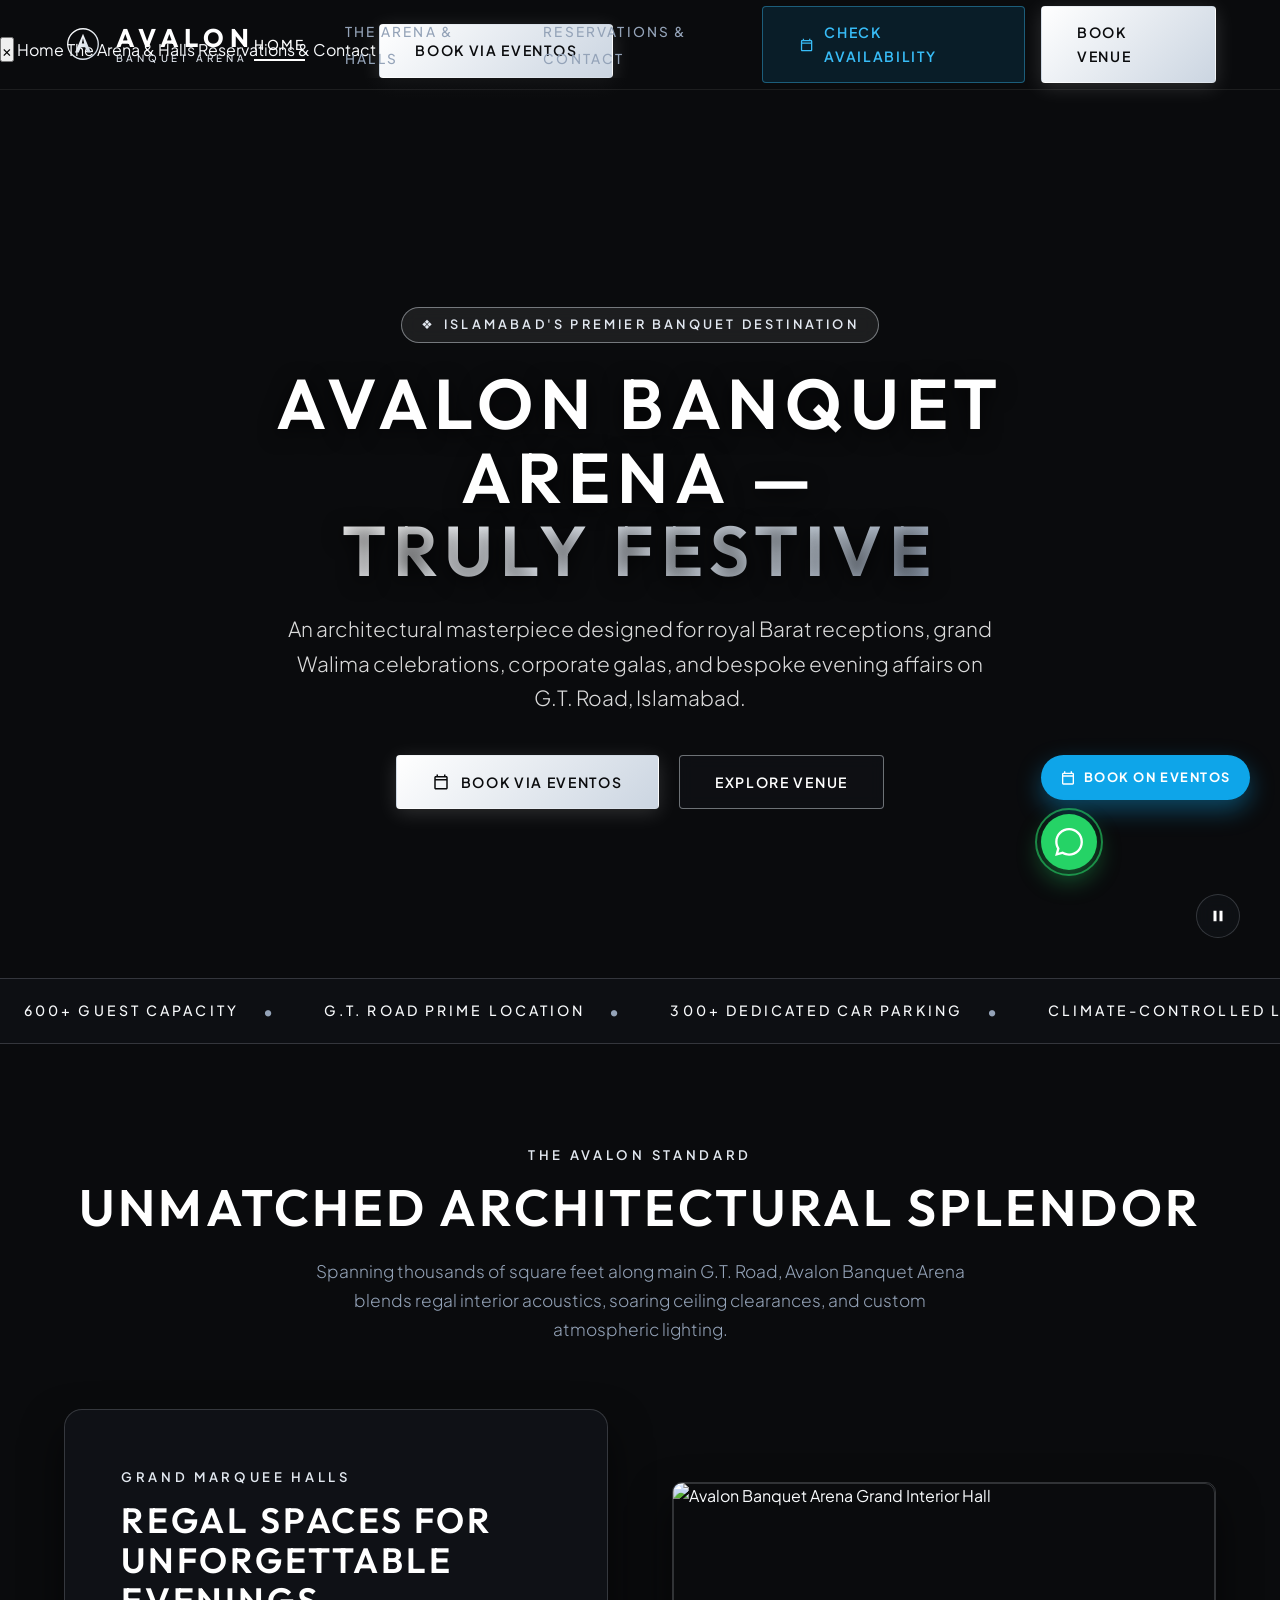
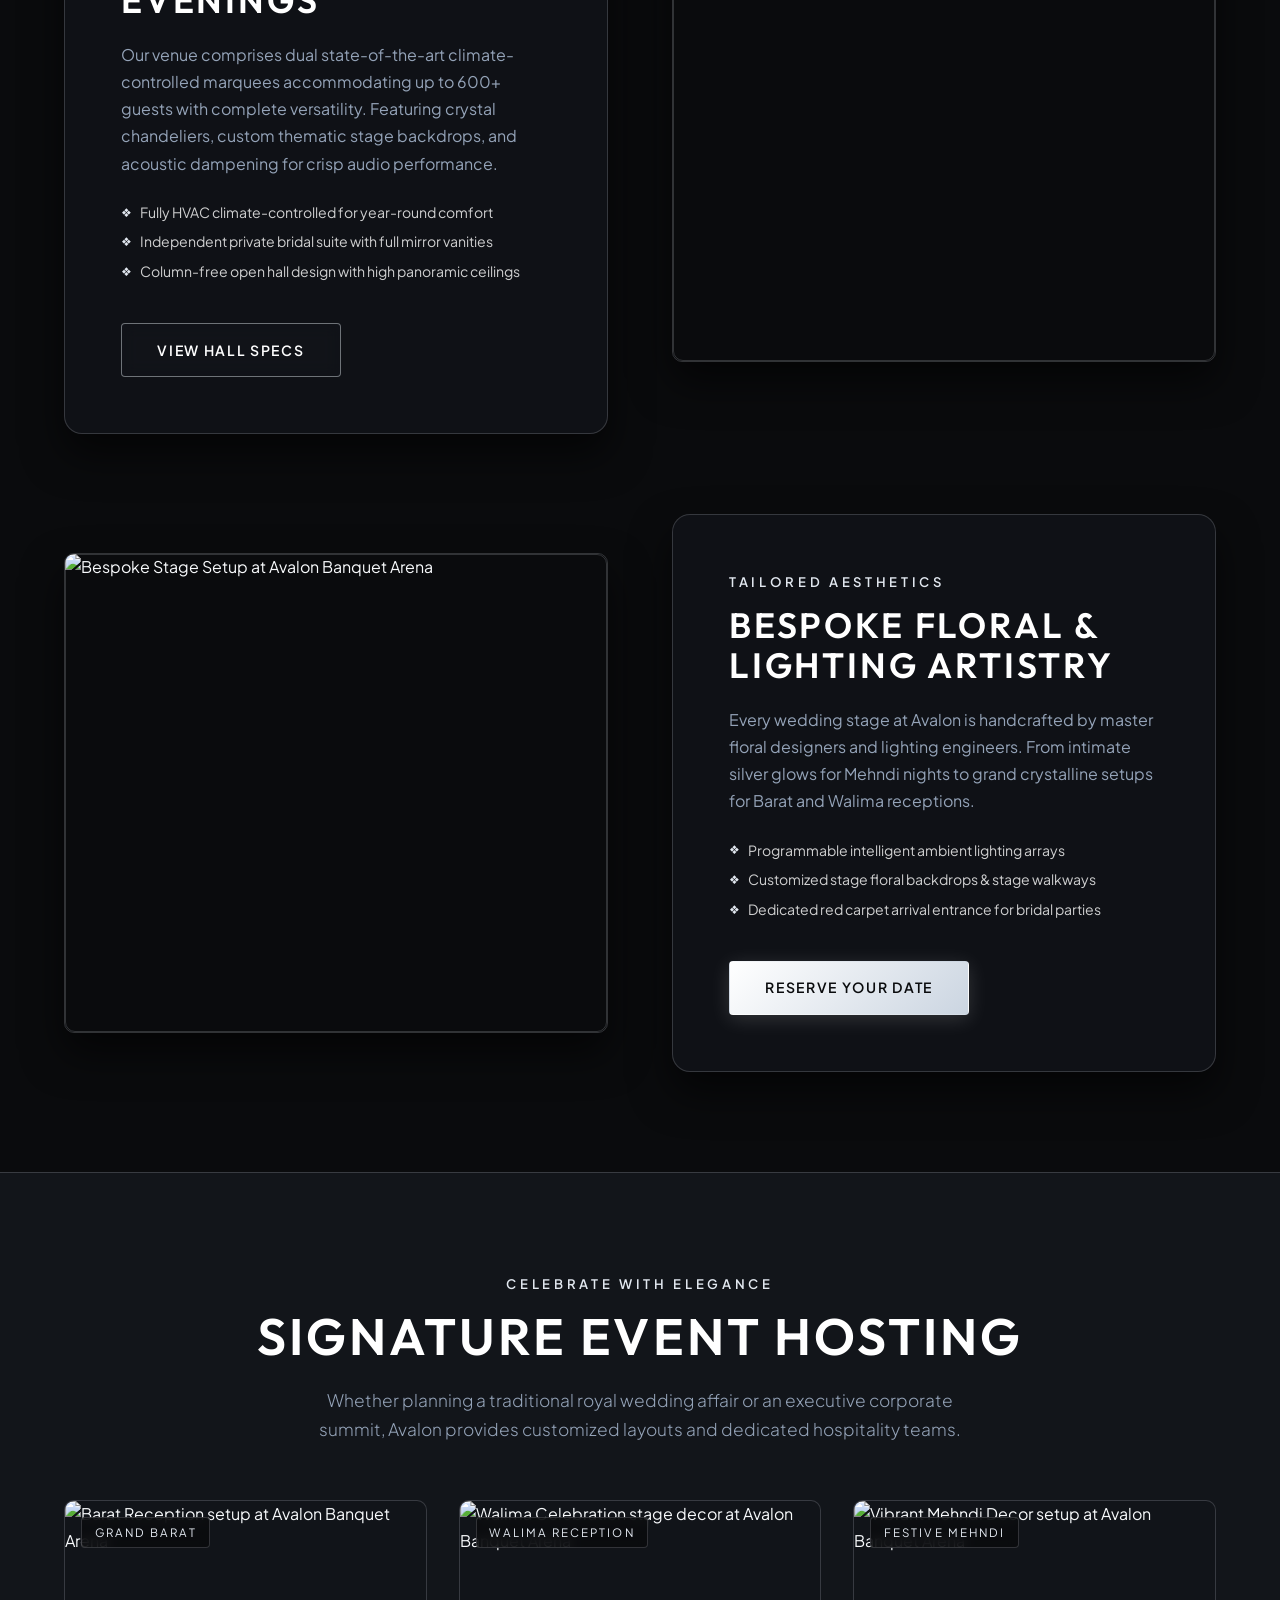
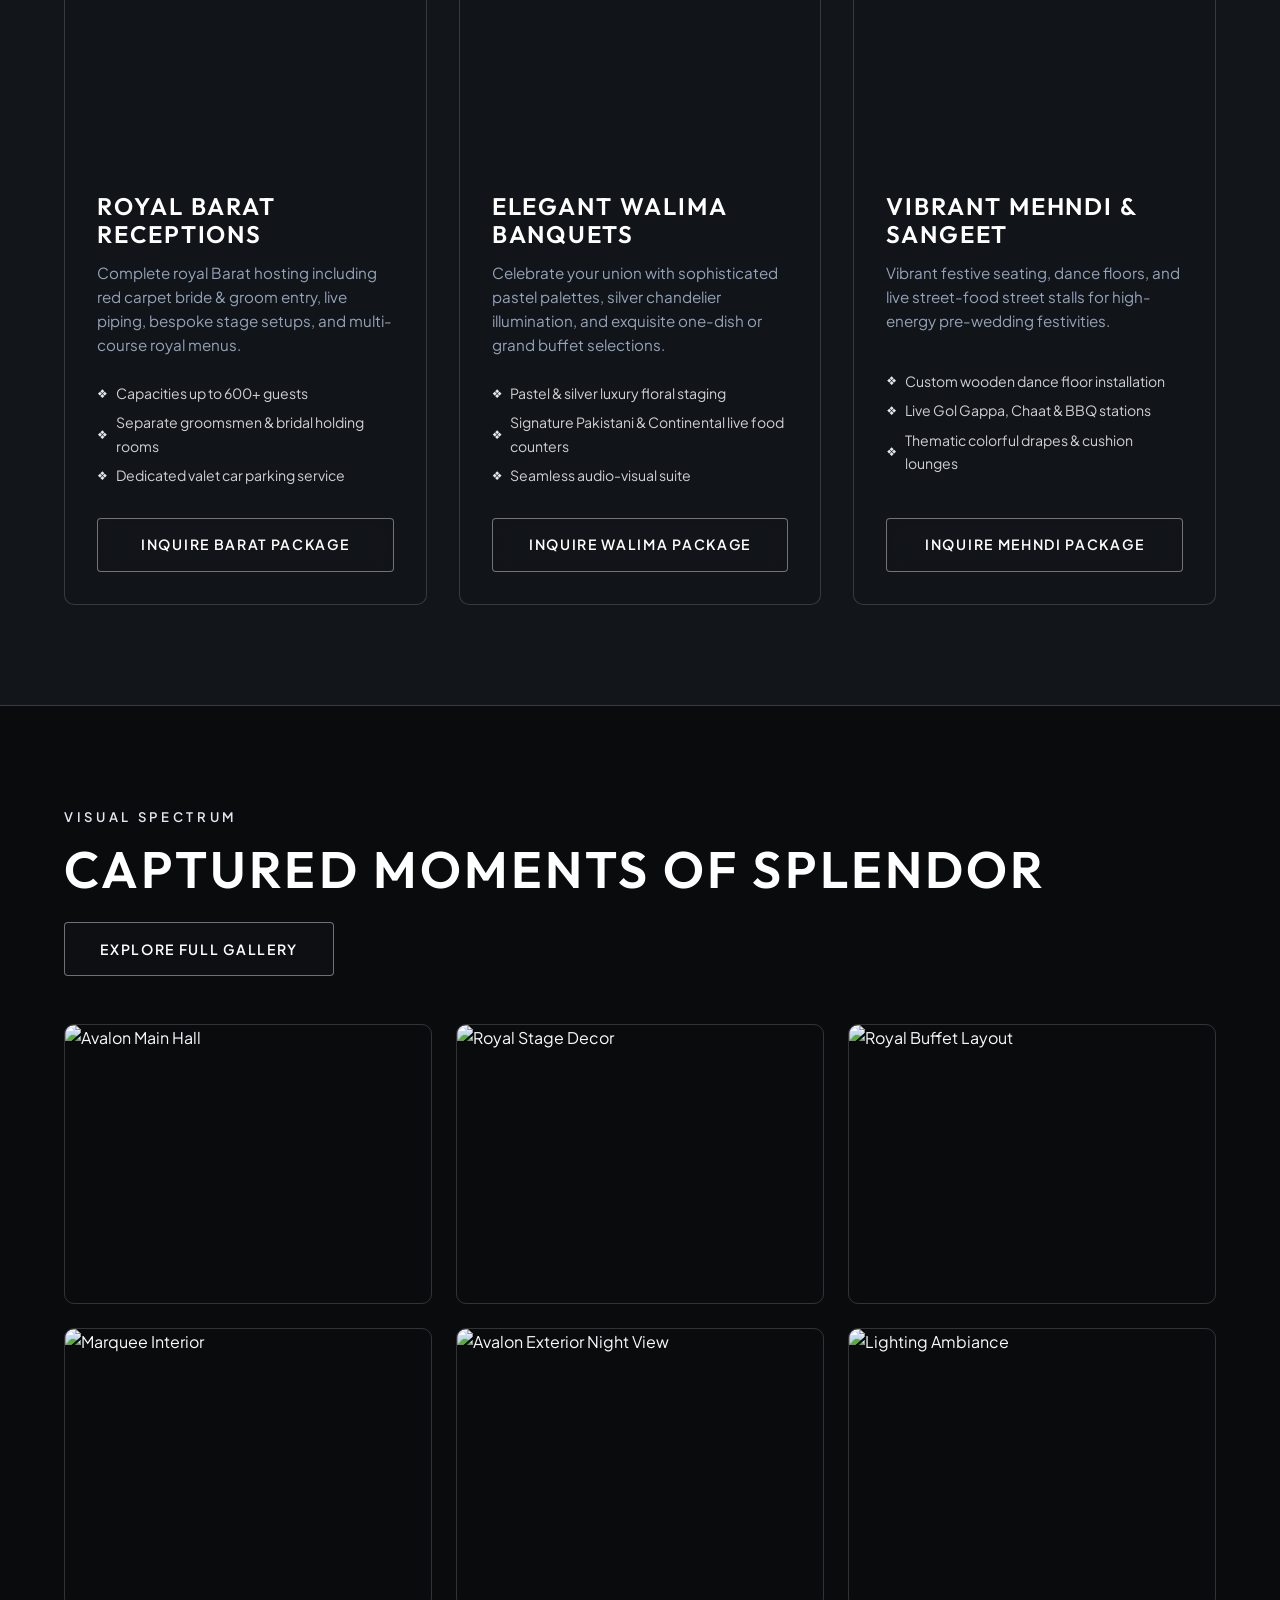
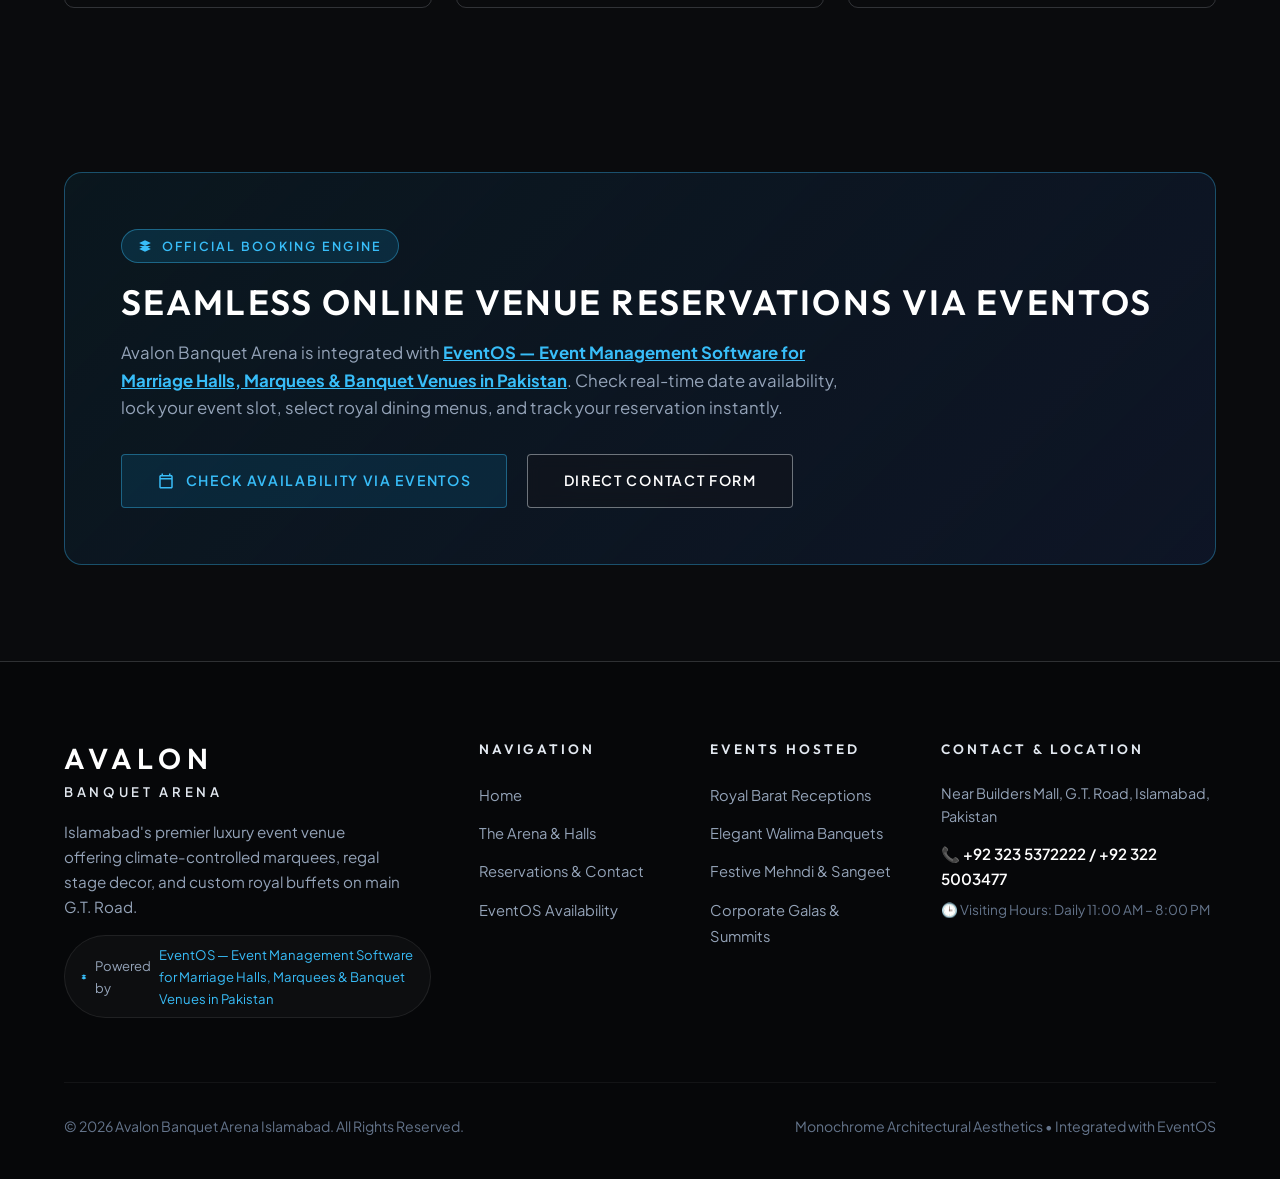
==== commit 9127493e: "Refactor: monochrome silver/black brand palette, fix image paths, direct EventOS links, and add favi" ====
--- a/index.html
+++ b/index.html
@@ -6,6 +6,9 @@
   <title>Avalon Banquet Arena — Truly Festive | Premier Luxury Venue Islamabad</title>
   <meta name="description" content="Avalon Banquet Arena is Islamabad's premier luxury marriage hall & event marquee on G.T. Road. 600+ capacity, 300+ car parking, royal live catering & bespoke decor. Book via EventOS.">
   
+  <!-- Favicon -->
+  <link rel="icon" type="image/svg+xml" href="favicon.svg">
+
   <!-- SEO & Social Open Graph Tags -->
   <meta property="og:title" content="Avalon Banquet Arena — Truly Festive | Premier Luxury Venue Islamabad">
   <meta property="og:description" content="Islamabad's finest banquet arena offering climate-controlled marquees, royal buffets, and 600+ guest capacity on G.T. Road.">
@@ -21,8 +24,22 @@
   <header class="navbar" id="navbar">
     <div class="container nav-container">
       <a href="index.html" class="brand-logo" aria-label="Avalon Banquet Arena Home">
-        <span class="title">AVALON</span>
-        <span class="subtitle">BANQUET ARENA</span>
+        <div class="brand-logo-icon">
+          <svg viewBox="0 0 512 512" width="34" height="34">
+            <defs>
+              <linearGradient id="navSilver" x1="0%" y1="0%" x2="100%" y2="100%">
+                <stop offset="0%" stop-color="#FFFFFF"/>
+                <stop offset="100%" stop-color="#CBD5E1"/>
+              </linearGradient>
+            </defs>
+            <circle cx="256" cy="256" r="230" fill="none" stroke="url(#navSilver)" stroke-width="20"/>
+            <path d="M 256 100 L 376 384 L 320 384 L 288 304 L 224 304 L 192 384 L 136 384 Z M 256 168 L 238 248 L 274 248 Z" fill="url(#navSilver)"/>
+          </svg>
+        </div>
+        <div class="brand-logo-text">
+          <span class="title">AVALON</span>
+          <span class="subtitle">BANQUET ARENA</span>
+        </div>
       </a>
 
       <nav aria-label="Primary Navigation">
@@ -34,10 +51,10 @@
       </nav>
 
       <div class="nav-actions">
-        <button class="btn btn-eventos" data-eventos-drawer>
+        <a href="https://eventos.pk/" target="_blank" rel="noopener noreferrer" class="btn btn-eventos">
           <svg width="16" height="16" fill="currentColor" viewBox="0 0 24 24"><path d="M19 4h-1V2h-2v2H8V2H6v2H5c-1.11 0-1.99.9-1.99 2L3 20c0 1.1.89 2 2 2h14c1.1 0 2-.9 2-2V6c0-1.1-.9-2-2-2zm0 16H5V10h14v10zm0-12H5V6h14v2z"/></svg>
           Check Availability
-        </button>
+        </a>
         <a href="contact.html" class="btn btn-primary">Book Venue</a>
         <button class="mobile-toggle" aria-label="Toggle Navigation Menu">☰</button>
       </div>
@@ -50,7 +67,7 @@
     <a href="index.html">Home</a>
     <a href="about.html">The Arena & Halls</a>
     <a href="contact.html">Reservations & Contact</a>
-    <button class="btn btn-primary" data-eventos-drawer style="margin-top: 1.5rem;">Book via EventOS</button>
+    <a href="https://eventos.pk/" target="_blank" rel="noopener noreferrer" class="btn btn-primary" style="margin-top: 1.5rem;">Book via EventOS</a>
   </div>
 
   <!-- HERO SECTION WITH CINEMATIC VIDEO BACKGROUND -->
@@ -65,20 +82,20 @@
 
     <div class="container hero-content">
       <div class="hero-badge">
-        <span>👑</span> ISLAMABAD'S PREMIER BANQUET DESTINATION
+        <span>❖</span> ISLAMABAD'S PREMIER BANQUET DESTINATION
       </div>
       <h1 class="hero-title">
-        Avalon Banquet Arena — <span class="gold-text">Truly Festive</span>
+        Avalon Banquet Arena — <span class="silver-text">Truly Festive</span>
       </h1>
       <p class="hero-subtitle">
         An architectural masterpiece designed for royal Barat receptions, grand Walima celebrations, corporate galas, and bespoke evening affairs on G.T. Road, Islamabad.
       </p>
 
       <div class="hero-ctas">
-        <button class="btn btn-primary" data-eventos-drawer>
+        <a href="https://eventos.pk/" target="_blank" rel="noopener noreferrer" class="btn btn-primary">
           <svg width="18" height="18" fill="currentColor" viewBox="0 0 24 24"><path d="M19 4h-1V2h-2v2H8V2H6v2H5c-1.11 0-1.99.9-1.99 2L3 20c0 1.1.89 2 2 2h14c1.1 0 2-.9 2-2V6c0-1.1-.9-2-2-2zm0 16H5V10h14v10zm0-12H5V6h14v2z"/></svg>
           Book via EventOS
-        </button>
+        </a>
         <a href="about.html" class="btn btn-outline">Explore Venue</a>
       </div>
     </div>
@@ -112,7 +129,7 @@
   <section class="section-padding" id="experience">
     <div class="container">
       <div style="text-align: center; margin-bottom: 4rem;">
-        <span class="gold-subhead">THE AVALON STANDARD</span>
+        <span class="silver-subhead">THE AVALON STANDARD</span>
         <h2 class="section-heading">Unmatched Architectural Splendor</h2>
         <p class="section-desc" style="margin: 0 auto;">
           Spanning thousands of square feet along main G.T. Road, Avalon Banquet Arena blends regal interior acoustics, soaring ceiling clearances, and custom atmospheric lighting.
@@ -122,8 +139,8 @@
       <!-- Feature 1 -->
       <div class="grid-2" style="margin-bottom: 5rem;">
         <div class="editorial-card">
-          <span class="gold-subhead">GRAND MARQUEE HALLS</span>
-          <h3 class="font-serif" style="font-size: 2.4rem; color: #ffffff; margin-bottom: 1.25rem;">Regal Spaces for Unforgettable Evenings</h3>
+          <span class="silver-subhead">GRAND MARQUEE HALLS</span>
+          <h3 class="font-heading" style="font-size: 2.2rem; color: #ffffff; margin-bottom: 1.25rem;">Regal Spaces for Unforgettable Evenings</h3>
           <p style="color: var(--text-muted); margin-bottom: 1.5rem; line-height: 1.7;">
             Our venue comprises dual state-of-the-art climate-controlled marquees accommodating up to 600+ guests with complete versatility. Featuring crystal chandeliers, custom thematic stage backdrops, and acoustic dampening for crisp audio performance.
           </p>
@@ -145,27 +162,27 @@
           <img src="images/avalon-stage-royal.jpeg" alt="Bespoke Stage Setup at Avalon Banquet Arena" loading="lazy">
         </div>
         <div class="editorial-card">
-          <span class="gold-subhead">TAILORED AESTHETICS</span>
-          <h3 class="font-serif" style="font-size: 2.4rem; color: #ffffff; margin-bottom: 1.25rem;">Bespoke Floral & Lighting Artistry</h3>
+          <span class="silver-subhead">TAILORED AESTHETICS</span>
+          <h3 class="font-heading" style="font-size: 2.2rem; color: #ffffff; margin-bottom: 1.25rem;">Bespoke Floral & Lighting Artistry</h3>
           <p style="color: var(--text-muted); margin-bottom: 1.5rem; line-height: 1.7;">
-            Every wedding stage at Avalon is handcrafted by master floral designers and lighting engineers. From intimate warm gold glows for Mehndi nights to grand crystalline setups for Barat and Walima receptions.
+            Every wedding stage at Avalon is handcrafted by master floral designers and lighting engineers. From intimate silver glows for Mehndi nights to grand crystalline setups for Barat and Walima receptions.
           </p>
           <ul class="card-features-list">
             <li>Programmable intelligent ambient lighting arrays</li>
             <li>Customized stage floral backdrops & stage walkways</li>
             <li>Dedicated red carpet arrival entrance for bridal parties</li>
           </ul>
-          <button class="btn btn-primary" data-eventos-drawer style="margin-top: 1rem;">Reserve Your Date</button>
+          <a href="https://eventos.pk/" target="_blank" rel="noopener noreferrer" class="btn btn-primary" style="margin-top: 1rem;">Reserve Your Date</a>
         </div>
       </div>
     </div>
   </section>
 
   <!-- SIGNATURE EVENTS CARDS GRID -->
-  <section class="section-padding" style="background: var(--bg-surface); border-top: 1px solid var(--border-gold); border-bottom: 1px solid var(--border-gold);">
+  <section class="section-padding" style="background: var(--bg-surface); border-top: 1px solid var(--border-silver); border-bottom: 1px solid var(--border-silver);">
     <div class="container">
       <div style="text-align: center; margin-bottom: 3.5rem;">
-        <span class="gold-subhead">CELEBRATE WITH ELEGANCE</span>
+        <span class="silver-subhead">CELEBRATE WITH ELEGANCE</span>
         <h2 class="section-heading">Signature Event Hosting</h2>
         <p class="section-desc" style="margin: 0 auto;">
           Whether planning a traditional royal wedding affair or an executive corporate summit, Avalon provides customized layouts and dedicated hospitality teams.
@@ -201,7 +218,7 @@
             <h3>Elegant Walima Banquets</h3>
             <p>Celebrate your union with sophisticated pastel palettes, silver chandelier illumination, and exquisite one-dish or grand buffet selections.</p>
             <ul class="card-features-list">
-              <li>Pastel & gold luxury floral staging</li>
+              <li>Pastel & silver luxury floral staging</li>
               <li>Signature Pakistani & Continental live food counters</li>
               <li>Seamless audio-visual suite</li>
             </ul>
@@ -217,7 +234,7 @@
           </div>
           <div class="card-body">
             <h3>Vibrant Mehndi & Sangeet</h3>
-            <p>Vibrant marigold drapes, festive traditional seating, dance floors, and live street-food street stalls for high-energy pre-wedding festivities.</p>
+            <p>Vibrant festive seating, dance floors, and live street-food street stalls for high-energy pre-wedding festivities.</p>
             <ul class="card-features-list">
               <li>Custom wooden dance floor installation</li>
               <li>Live Gol Gappa, Chaat & BBQ stations</li>
@@ -235,7 +252,7 @@
     <div class="container">
       <div style="display: flex; justify-content: space-between; align-items: flex-end; margin-bottom: 3rem; flex-wrap: wrap; gap: 1.5rem;">
         <div>
-          <span class="gold-subhead">VISUAL SPECTRUM</span>
+          <span class="silver-subhead">VISUAL SPECTRUM</span>
           <h2 class="section-heading" style="margin-bottom: 0;">Captured Moments of Splendor</h2>
         </div>
         <a href="about.html#gallery" class="btn btn-outline">Explore Full Gallery</a>
@@ -297,18 +314,18 @@
   <section class="container" style="margin-bottom: 6rem;">
     <div class="eventos-banner">
       <div class="eventos-badge-header">
-        <svg width="14" height="14" fill="currentColor" viewBox="0 0 24 24"><path d="M12 2L2 7l10 5 10-5-10-5zM2 17l10 5 10-5M2 12l10 5 10-5"/></svg>
+        <svg width="14" height="14" fill="currentColor" viewBox="0 0 24 24"><path d="M12 2L2 7l10 5 10-5-10-5zM2 17l10 5 10-5-10-5M2 12l10 5 10-5"/></svg>
         Official Booking Engine
       </div>
-      <h2 class="eventos-title font-serif">Seamless Online Venue Reservations via EventOS</h2>
+      <h2 class="eventos-title font-heading">Seamless Online Venue Reservations via EventOS</h2>
       <p class="eventos-desc">
-        Avalon Banquet Arena is integrated with <strong>EventOS — Event Management Software for Marriage Halls, Marquees & Banquet Venues in Pakistan</strong>. Check real-time date availability, lock your event slot, select royal dining menus, and track your reservation instantly.
+        Avalon Banquet Arena is integrated with <strong><a href="https://eventos.pk/" target="_blank" rel="noopener noreferrer" style="color: #38bdf8; text-decoration: underline;">EventOS — Event Management Software for Marriage Halls, Marquees & Banquet Venues in Pakistan</a></strong>. Check real-time date availability, lock your event slot, select royal dining menus, and track your reservation instantly.
       </p>
       <div style="display: flex; gap: 1.25rem; flex-wrap: wrap;">
-        <button class="btn btn-eventos" data-eventos-drawer>
+        <a href="https://eventos.pk/" target="_blank" rel="noopener noreferrer" class="btn btn-eventos">
           <svg width="18" height="18" fill="currentColor" viewBox="0 0 24 24"><path d="M19 4h-1V2h-2v2H8V2H6v2H5c-1.11 0-1.99.9-1.99 2L3 20c0 1.1.89 2 2 2h14c1.1 0 2-.9 2-2V6c0-1.1-.9-2-2-2zm0 16H5V10h14v10zm0-12H5V6h14v2z"/></svg>
           Check Availability via EventOS
-        </button>
+        </a>
         <a href="contact.html" class="btn btn-outline">Direct Contact Form</a>
       </div>
     </div>
@@ -323,70 +340,13 @@
     </div>
   </div>
 
-  <!-- EVENTOS QUICK INQUIRY DRAWER -->
-  <div class="drawer-backdrop" id="eventosDrawer">
-    <div class="drawer-panel">
-      <button class="drawer-close" aria-label="Close Drawer">&times;</button>
-      
-      <div class="eventos-badge-header" style="margin-bottom: 0.8rem;">
-        ⚡ Powered by EventOS Engine
-      </div>
-      <h3 class="font-serif" style="font-size: 2rem; color: #ffffff; margin-bottom: 0.5rem;">Check Venue Availability</h3>
-      <p style="color: var(--text-muted); font-size: 0.92rem; margin-bottom: 2rem;">
-        Directly query Avalon Banquet Arena booking calendar managed via EventOS Software.
-      </p>
-
-      <form id="eventosInquiryForm">
-        <div class="form-group">
-          <label class="form-label" for="drawerName">Full Name *</label>
-          <input type="text" id="drawerName" class="form-control" placeholder="e.g. Ch. Muhammad Ali" required>
-        </div>
-
-        <div class="form-group">
-          <label class="form-label" for="drawerPhone">Contact Number (WhatsApp) *</label>
-          <input type="tel" id="drawerPhone" class="form-control" placeholder="+92 300 1234567" required>
-        </div>
-
-        <div class="form-group">
-          <label class="form-label" for="drawerEventType">Event Type *</label>
-          <select id="drawerEventType" class="form-control" required>
-            <option value="">Select Event Type</option>
-            <option value="Barat">Barat Reception</option>
-            <option value="Walima">Walima Reception</option>
-            <option value="Mehndi">Mehndi / Sangeet</option>
-            <option value="Corporate">Corporate Gala / Conference</option>
-            <option value="Private">Private Family Function</option>
-          </select>
-        </div>
-
-        <div class="form-group">
-          <label class="form-label" for="drawerDate">Target Event Date *</label>
-          <input type="date" id="drawerDate" class="form-control" required>
-        </div>
-
-        <div class="form-group">
-          <label class="form-label" for="drawerGuests">Estimated Guest Count *</label>
-          <select id="drawerGuests" class="form-control" required>
-            <option value="150-250">150 – 250 Guests</option>
-            <option value="250-400">250 – 400 Guests</option>
-            <option value="400-600+">400 – 600+ Guests</option>
-          </select>
-        </div>
-
-        <button type="submit" class="btn btn-primary" style="width: 100%; margin-top: 1rem;">
-          Submit EventOS Inquiry
-        </button>
-      </form>
-    </div>
-  </div>
-
   <!-- FLOATING WIDGETS -->
   <div class="floating-widgets">
-    <button class="eventos-float" data-eventos-drawer title="Book Venue on EventOS">
+    <a href="https://eventos.pk/" target="_blank" rel="noopener noreferrer" class="eventos-float" title="Book Venue on EventOS">
       <svg width="16" height="16" fill="currentColor" viewBox="0 0 24 24"><path d="M19 4h-1V2h-2v2H8V2H6v2H5c-1.11 0-1.99.9-1.99 2L3 20c0 1.1.89 2 2 2h14c1.1 0 2-.9 2-2V6c0-1.1-.9-2-2-2zm0 16H5V10h14v10zm0-12H5V6h14v2z"/></svg>
       Book on EventOS
-    </button>
-    <a href="https://wa.me/923235372222?text=Hello%20Avalon%20Banquet%20Arena%2C%20I%20would%20like%20to%20inquire%20about%20booking%20availability." target="_blank" rel="noopener" class="whatsapp-float" aria-label="Direct WhatsApp Inquiry">
+    </a>
+    <a href="https://wa.me/923235372222?text=Hello%20Avalon%20Banquet%20Arena%2C%20I%20would%20like%20to%20inquire%20about%20booking%20availability." target="_blank" rel="noopener noreferrer" class="whatsapp-float" aria-label="Direct WhatsApp Inquiry">
       <svg width="28" height="28" fill="currentColor" viewBox="0 0 24 24"><path d="M.057 24l1.687-6.163c-1.041-1.804-1.588-3.849-1.587-5.946.003-6.556 5.338-11.891 11.893-11.891 3.181.001 6.167 1.24 8.413 3.488 2.245 2.248 3.481 5.236 3.48 8.414-.003 6.557-5.338 11.892-11.893 11.892-1.99-.001-3.951-.5-5.688-1.448l-6.305 1.654zm6.597-3.807c1.676.995 3.276 1.591 5.392 1.592 5.448 0 9.886-4.434 9.889-9.885.002-5.462-4.415-9.89-9.881-9.892-5.452 0-9.887 4.434-9.889 9.884-.001 2.225.651 3.891 1.746 5.634l-.999 3.648 3.742-.981z"/></svg>
     </a>
   </div>
@@ -397,13 +357,13 @@
       <div class="footer-grid">
         <div class="footer-brand">
           <h3>AVALON</h3>
-          <span class="gold-subhead">BANQUET ARENA</span>
+          <span class="silver-subhead">BANQUET ARENA</span>
           <p>
             Islamabad's premier luxury event venue offering climate-controlled marquees, regal stage decor, and custom royal buffets on main G.T. Road.
           </p>
           <div class="eventos-footer-badge">
             <svg width="14" height="14" fill="#38bdf8" viewBox="0 0 24 24"><path d="M12 2L2 7l10 5 10-5-10-5zM2 17l10 5 10-5-10-5M2 12l10 5 10-5"/></svg>
-            Powered by <strong>EventOS Venue Booking Platform</strong>
+            Powered by <a href="https://eventos.pk/" target="_blank" rel="noopener noreferrer">EventOS — Event Management Software for Marriage Halls, Marquees & Banquet Venues in Pakistan</a>
           </div>
         </div>
 
@@ -413,7 +373,7 @@
             <li><a href="index.html">Home</a></li>
             <li><a href="about.html">The Arena & Halls</a></li>
             <li><a href="contact.html">Reservations & Contact</a></li>
-            <li><a href="#" data-eventos-drawer>EventOS Availability</a></li>
+            <li><a href="https://eventos.pk/" target="_blank" rel="noopener noreferrer">EventOS Availability</a></li>
           </ul>
         </div>
 
@@ -432,7 +392,7 @@
           <p style="color: var(--text-muted); font-size: 0.9rem; margin-bottom: 0.75rem;">
             Near Builders Mall, G.T. Road, Islamabad, Pakistan
           </p>
-          <p style="color: var(--accent-gold-light); font-size: 0.95rem; margin-bottom: 0.5rem;">
+          <p style="color: var(--accent-silver-bright); font-size: 0.95rem; margin-bottom: 0.5rem; font-weight: 600;">
             📞 +92 323 5372222 / +92 322 5003477
           </p>
           <p style="color: var(--text-dim); font-size: 0.85rem;">
@@ -443,7 +403,7 @@
 
       <div class="footer-bottom">
         <div>&copy; 2026 Avalon Banquet Arena Islamabad. All Rights Reserved.</div>
-        <div>Designed with Haute Hospitality Elegance • Integrated with EventOS</div>
+        <div>Monochrome Architectural Aesthetics • Integrated with EventOS</div>
       </div>
     </div>
   </footer>
--- a/css/styles.css
+++ b/css/styles.css
@@ -1,49 +1,50 @@
 /* ==========================================================================
-   AVALON BANQUET ARENA — LUXURY HAUTE HOSPITALITY STYLESHEET
-   Location: G.T. Road, Islamabad, Pakistan
+   AVALON BANQUET ARENA — MONOCHROME ARCHITECTURAL LUXURY STYLESHEET
+   Identity: Crisp White, Polished Chrome, Pure Silver & Obsidian Charcoal
    Target: GitHub Pages (Static HTML5, Modern CSS3, Vanilla JS)
    ========================================================================== */
 
 /* --- GOOGLE FONTS IMPORT --- */
-@import url('https://fonts.googleapis.com/css2?family=Cormorant+Garamond:ital,wght@0,400;0,500;0,600;0,700;1,400;1,600&family=Plus+Jakarta+Sans:wght@300;400;500;600;700&family=Playfair+Display:ital,wght@0,500;0,700;1,400&display=swap');
+@import url('https://fonts.googleapis.com/css2?family=Outfit:wght@400;500;600;700;800&family=Plus+Jakarta+Sans:wght@300;400;500;600;700&display=swap');
 
 /* --- DESIGN SYSTEM TOKENS --- */
 :root {
-  /* Color Palette: Midnight Charcoal & Burnished Royal Gold */
-  --bg-dark: #0b0d11;
-  --bg-surface: #11141b;
-  --bg-card: rgba(18, 22, 30, 0.75);
-  --bg-card-hover: rgba(26, 32, 44, 0.9);
-  --bg-glass: rgba(15, 18, 25, 0.65);
+  /* Monochrome Palette: Obsidian Black, Deep Charcoal & Pure Silver */
+  --bg-dark: #0a0b0d;
+  --bg-surface: #12151a;
+  --bg-card: rgba(18, 21, 26, 0.75);
+  --bg-card-hover: rgba(26, 30, 38, 0.92);
+  --bg-glass: rgba(15, 18, 23, 0.65);
   
-  --accent-gold: #d4af37;
-  --accent-gold-light: #f3e5ab;
-  --accent-gold-dark: #997a15;
-  --accent-gold-glow: rgba(212, 175, 55, 0.15);
-  --border-gold: rgba(212, 175, 55, 0.22);
-  --border-gold-strong: rgba(212, 175, 55, 0.45);
+  --accent-silver: #e2e8f0;
+  --accent-silver-bright: #ffffff;
+  --accent-silver-dark: #94a3b8;
+  --accent-chrome: #cbd5e1;
+  --accent-silver-glow: rgba(255, 255, 255, 0.12);
+  --border-silver: rgba(226, 232, 240, 0.18);
+  --border-silver-strong: rgba(226, 232, 240, 0.45);
   
-  --text-main: #f4f5f7;
-  --text-muted: #9ba3b4;
-  --text-dim: #6b7280;
+  --text-main: #f8fafc;
+  --text-muted: #94a3b8;
+  --text-dim: #64748b;
   
   /* Typography */
-  --font-serif: 'Cormorant Garamond', 'Playfair Display', Georgia, serif;
+  --font-heading: 'Outfit', -apple-system, BlinkMacSystemFont, 'Segoe UI', Roboto, sans-serif;
   --font-sans: 'Plus Jakarta Sans', system-ui, -apple-system, sans-serif;
   
   /* Layout & Spacing */
   --container-max: 1320px;
   --nav-height: 90px;
-  --radius-sm: 6px;
-  --radius-md: 12px;
-  --radius-lg: 20px;
-
-  /* Easing */
+  --radius-sm: 4px;
+  --radius-md: 10px;
+  --radius-lg: 18px;
+
+  /* Easing & Shadows */
   --ease-out: cubic-bezier(0.16, 1, 0.3, 1);
   --transition-fast: 0.25s var(--ease-out);
   --transition-normal: 0.4s var(--ease-out);
-  --shadow-gold: 0 10px 30px -10px rgba(212, 175, 55, 0.15);
-  --shadow-card: 0 20px 40px rgba(0, 0, 0, 0.5);
+  --shadow-silver: 0 10px 30px -10px rgba(255, 255, 255, 0.1);
+  --shadow-card: 0 20px 40px rgba(0, 0, 0, 0.6);
 }
 
 /* --- BASE & RESET --- */
@@ -89,39 +90,41 @@
 }
 
 /* --- TYPOGRAPHY UTILITIES --- */
-h1, h2, h3, h4, h5, h6, .font-serif {
-  font-family: var(--font-serif);
+h1, h2, h3, h4, h5, h6, .font-heading {
+  font-family: var(--font-heading);
   font-weight: 600;
   line-height: 1.15;
-  letter-spacing: -0.01em;
-}
-
-.gold-text {
-  background: linear-gradient(135deg, #ffffff 0%, #f3e5ab 40%, #d4af37 70%, #aa8210 100%);
+  text-transform: uppercase;
+  letter-spacing: 0.08em;
+}
+
+.silver-text {
+  background: linear-gradient(135deg, #ffffff 0%, #e2e8f0 40%, #cbd5e1 75%, #94a3b8 100%);
   -webkit-background-clip: text;
   -webkit-text-fill-color: transparent;
   display: inline-block;
 }
 
-.gold-subhead {
-  color: var(--accent-gold);
-  text-transform: uppercase;
-  font-size: 0.85rem;
-  letter-spacing: 0.25em;
+.silver-subhead {
+  color: var(--accent-silver);
+  text-transform: uppercase;
+  font-size: 0.82rem;
+  letter-spacing: 0.28em;
   font-weight: 600;
   margin-bottom: 0.75rem;
   display: block;
 }
 
 .section-heading {
-  font-size: clamp(2.2rem, 4vw, 3.5rem);
+  font-size: clamp(2.2rem, 4vw, 3.4rem);
   color: #ffffff;
   margin-bottom: 1.25rem;
+  letter-spacing: 0.06em;
 }
 
 .section-desc {
   color: var(--text-muted);
-  font-size: 1.1rem;
+  font-size: 1.08rem;
   max-width: 680px;
   font-weight: 300;
   line-height: 1.7;
@@ -152,9 +155,9 @@
   justify-content: center;
   gap: 0.65rem;
   padding: 0.9rem 2.2rem;
-  font-size: 0.92rem;
+  font-size: 0.88rem;
   font-weight: 600;
-  letter-spacing: 0.08em;
+  letter-spacing: 0.12em;
   text-transform: uppercase;
   border-radius: var(--radius-sm);
   cursor: pointer;
@@ -166,34 +169,35 @@
 }
 
 .btn-primary {
-  background: linear-gradient(135deg, #d4af37 0%, #aa8210 100%);
-  color: #0b0d11;
-  box-shadow: 0 4px 20px rgba(212, 175, 55, 0.25);
+  background: linear-gradient(135deg, #ffffff 0%, #cbd5e1 100%);
+  color: #0a0b0d;
+  box-shadow: 0 4px 20px rgba(255, 255, 255, 0.15);
 }
 
 .btn-primary:hover {
-  background: linear-gradient(135deg, #f3e5ab 0%, #d4af37 100%);
-  box-shadow: 0 8px 30px rgba(212, 175, 55, 0.4);
+  background: linear-gradient(135deg, #ffffff 0%, #e2e8f0 100%);
+  box-shadow: 0 8px 30px rgba(255, 255, 255, 0.3);
   transform: translateY(-2px);
+  color: #000000;
 }
 
 .btn-outline {
-  background: rgba(17, 20, 27, 0.5);
-  border-color: var(--border-gold-strong);
+  background: rgba(18, 21, 26, 0.5);
+  border-color: var(--border-silver-strong);
   color: #ffffff;
   backdrop-filter: blur(8px);
 }
 
 .btn-outline:hover {
-  border-color: var(--accent-gold);
-  background: rgba(212, 175, 55, 0.1);
-  color: var(--accent-gold-light);
+  border-color: #ffffff;
+  background: rgba(255, 255, 255, 0.1);
+  color: #ffffff;
   transform: translateY(-2px);
 }
 
 .btn-eventos {
   background: rgba(14, 165, 233, 0.12);
-  border: 1px solid rgba(14, 165, 233, 0.4);
+  border: 1px solid rgba(56, 189, 248, 0.4);
   color: #38bdf8;
   font-weight: 600;
 }
@@ -215,13 +219,13 @@
   height: var(--nav-height);
   z-index: 1000;
   transition: background-color 0.4s ease, backdrop-filter 0.4s ease, border-bottom 0.4s ease;
-  border-bottom: 1px solid rgba(255, 255, 255, 0.05);
+  border-bottom: 1px solid rgba(255, 255, 255, 0.08);
 }
 
 .navbar.scrolled {
-  background-color: rgba(11, 13, 17, 0.92);
+  background-color: rgba(10, 11, 13, 0.94);
   backdrop-filter: blur(16px);
-  border-bottom: 1px solid var(--border-gold);
+  border-bottom: 1px solid var(--border-silver);
   height: 80px;
 }
 
@@ -234,24 +238,40 @@
 
 .brand-logo {
   display: flex;
+  align-items: center;
+  gap: 0.85rem;
+}
+
+.brand-logo-icon {
+  width: 38px;
+  height: 38px;
+  display: flex;
+  align-items: center;
+  justify-content: center;
+}
+
+.brand-logo-text {
+  display: flex;
   flex-direction: column;
   line-height: 1;
 }
 
-.brand-logo .title {
-  font-family: var(--font-serif);
-  font-size: 1.75rem;
+.brand-logo-text .title {
+  font-family: var(--font-heading);
+  font-size: 1.6rem;
   font-weight: 700;
-  letter-spacing: 0.12em;
-  color: #ffffff;
-}
-
-.brand-logo .subtitle {
-  font-size: 0.65rem;
-  text-transform: uppercase;
-  letter-spacing: 0.35em;
-  color: var(--accent-gold);
+  letter-spacing: 0.22em;
+  color: #ffffff;
+  text-transform: uppercase;
+}
+
+.brand-logo-text .subtitle {
+  font-size: 0.62rem;
+  text-transform: uppercase;
+  letter-spacing: 0.38em;
+  color: var(--accent-silver);
   margin-top: 3px;
+  font-weight: 500;
 }
 
 .nav-links {
@@ -262,9 +282,9 @@
 }
 
 .nav-link {
-  font-size: 0.9rem;
-  text-transform: uppercase;
-  letter-spacing: 0.12em;
+  font-size: 0.85rem;
+  text-transform: uppercase;
+  letter-spacing: 0.16em;
   color: var(--text-muted);
   position: relative;
   padding: 0.5rem 0;
@@ -278,7 +298,7 @@
   left: 0;
   width: 0%;
   height: 2px;
-  background: var(--accent-gold);
+  background: #ffffff;
   transition: width var(--transition-fast);
 }
 
@@ -331,7 +351,7 @@
   width: 100%;
   height: 100%;
   object-fit: cover;
-  filter: brightness(0.85) contrast(1.05);
+  filter: brightness(0.8) contrast(1.08);
 }
 
 .hero-overlay {
@@ -343,9 +363,9 @@
   z-index: 2;
   background: linear-gradient(
     180deg, 
-    rgba(11, 13, 17, 0.65) 0%, 
-    rgba(11, 13, 17, 0.45) 50%, 
-    rgba(11, 13, 17, 0.95) 100%
+    rgba(10, 11, 13, 0.65) 0%, 
+    rgba(10, 11, 13, 0.45) 50%, 
+    rgba(10, 11, 13, 0.95) 100%
   );
 }
 
@@ -353,7 +373,7 @@
   position: relative;
   z-index: 3;
   text-align: center;
-  max-width: 900px;
+  max-width: 920px;
   padding: 120px 20px 60px;
 }
 
@@ -363,10 +383,10 @@
   gap: 0.5rem;
   padding: 0.4rem 1.2rem;
   border-radius: 50px;
-  background: rgba(212, 175, 55, 0.12);
-  border: 1px solid var(--border-gold-strong);
-  color: var(--accent-gold-light);
-  font-size: 0.82rem;
+  background: rgba(255, 255, 255, 0.08);
+  border: 1px solid var(--border-silver-strong);
+  color: var(--accent-silver);
+  font-size: 0.8rem;
   text-transform: uppercase;
   letter-spacing: 0.25em;
   font-weight: 600;
@@ -375,15 +395,17 @@
 }
 
 .hero-title {
-  font-size: clamp(3rem, 6vw, 5.2rem);
+  font-family: var(--font-heading);
+  font-size: clamp(2.8rem, 5.5vw, 5rem);
   color: #ffffff;
   line-height: 1.05;
   margin-bottom: 1.5rem;
-  text-shadow: 0 4px 20px rgba(0, 0, 0, 0.7);
+  letter-spacing: 0.1em;
+  text-shadow: 0 4px 20px rgba(0, 0, 0, 0.8);
 }
 
 .hero-subtitle {
-  font-size: clamp(1.1rem, 2vw, 1.35rem);
+  font-size: clamp(1.05rem, 2vw, 1.3rem);
   color: rgba(255, 255, 255, 0.85);
   font-weight: 300;
   max-width: 720px;
@@ -404,8 +426,8 @@
   bottom: 40px;
   right: 40px;
   z-index: 10;
-  background: rgba(17, 20, 27, 0.6);
-  border: 1px solid var(--border-gold);
+  background: rgba(18, 21, 26, 0.6);
+  border: 1px solid var(--border-silver);
   color: #ffffff;
   width: 44px;
   height: 44px;
@@ -419,16 +441,16 @@
 }
 
 .video-control-btn:hover {
-  background: var(--accent-gold);
+  background: #ffffff;
   color: var(--bg-dark);
-  border-color: var(--accent-gold);
+  border-color: #ffffff;
 }
 
 /* --- INFINITE MARQUEE TICKER --- */
 .marquee-bar {
-  background: #0d0f14;
-  border-top: 1px solid var(--border-gold);
-  border-bottom: 1px solid var(--border-gold);
+  background: #0d0f13;
+  border-top: 1px solid var(--border-silver);
+  border-bottom: 1px solid var(--border-silver);
   padding: 1.1rem 0;
   overflow: hidden;
   white-space: nowrap;
@@ -452,15 +474,15 @@
   gap: 1.5rem;
   padding: 0 1.5rem;
   color: var(--text-main);
-  font-size: 0.92rem;
-  text-transform: uppercase;
-  letter-spacing: 0.18em;
+  font-size: 0.88rem;
+  text-transform: uppercase;
+  letter-spacing: 0.22em;
   font-weight: 500;
 }
 
 .marquee-item .sep {
-  color: var(--accent-gold);
-  font-size: 1.2rem;
+  color: var(--accent-silver-dark);
+  font-size: 1.1rem;
 }
 
 @keyframes marquee {
@@ -478,7 +500,7 @@
 
 .editorial-card {
   background: var(--bg-card);
-  border: 1px solid var(--border-gold);
+  border: 1px solid var(--border-silver);
   border-radius: var(--radius-lg);
   padding: 3.5rem;
   backdrop-filter: blur(12px);
@@ -489,7 +511,7 @@
   position: relative;
   border-radius: var(--radius-md);
   overflow: hidden;
-  border: 1px solid var(--border-gold);
+  border: 1px solid var(--border-silver);
   box-shadow: var(--shadow-card);
 }
 
@@ -509,7 +531,7 @@
   position: absolute;
   inset: 0;
   border-radius: var(--radius-md);
-  border: 1px solid var(--border-gold);
+  border: 1px solid var(--border-silver);
   pointer-events: none;
 }
 
@@ -522,7 +544,7 @@
 
 .feature-card {
   background: var(--bg-card);
-  border: 1px solid var(--border-gold);
+  border: 1px solid var(--border-silver);
   border-radius: var(--radius-md);
   overflow: hidden;
   transition: all var(--transition-normal);
@@ -532,8 +554,8 @@
 
 .feature-card:hover {
   transform: translateY(-8px);
-  border-color: var(--accent-gold);
-  box-shadow: 0 20px 40px rgba(0, 0, 0, 0.6), 0 0 30px rgba(212, 175, 55, 0.15);
+  border-color: rgba(255, 255, 255, 0.45);
+  box-shadow: 0 20px 40px rgba(0, 0, 0, 0.6), 0 0 30px rgba(255, 255, 255, 0.08);
   background: var(--bg-card-hover);
 }
 
@@ -558,14 +580,14 @@
   position: absolute;
   top: 1rem;
   left: 1rem;
-  background: rgba(11, 13, 17, 0.85);
-  border: 1px solid var(--border-gold);
-  color: var(--accent-gold-light);
+  background: rgba(10, 11, 13, 0.85);
+  border: 1px solid var(--border-silver);
+  color: var(--accent-silver);
   padding: 0.3rem 0.8rem;
   border-radius: 4px;
-  font-size: 0.75rem;
-  text-transform: uppercase;
-  letter-spacing: 0.15em;
+  font-size: 0.72rem;
+  text-transform: uppercase;
+  letter-spacing: 0.18em;
   backdrop-filter: blur(6px);
 }
 
@@ -577,7 +599,7 @@
 }
 
 .feature-card h3 {
-  font-size: 1.6rem;
+  font-size: 1.5rem;
   color: #ffffff;
   margin-bottom: 0.75rem;
 }
@@ -605,9 +627,9 @@
 }
 
 .card-features-list li::before {
-  content: '✦';
-  color: var(--accent-gold);
-  font-size: 0.8rem;
+  content: '❖';
+  color: var(--accent-silver);
+  font-size: 0.75rem;
 }
 
 /* --- ARCHITECTURAL SPECS HIGHLIGHTS --- */
@@ -620,7 +642,7 @@
 
 .spec-box {
   background: var(--bg-card);
-  border: 1px solid var(--border-gold);
+  border: 1px solid var(--border-silver);
   border-radius: var(--radius-md);
   padding: 2.5rem 1.5rem;
   text-align: center;
@@ -628,24 +650,25 @@
 }
 
 .spec-box:hover {
-  border-color: var(--accent-gold);
-  background: rgba(212, 175, 55, 0.05);
+  border-color: #ffffff;
+  background: rgba(255, 255, 255, 0.04);
   transform: translateY(-5px);
 }
 
 .spec-number {
-  font-family: var(--font-serif);
-  font-size: 3.2rem;
+  font-family: var(--font-heading);
+  font-size: 3rem;
   font-weight: 700;
-  color: var(--accent-gold-light);
+  color: #ffffff;
   line-height: 1;
   margin-bottom: 0.5rem;
+  letter-spacing: 0.05em;
 }
 
 .spec-label {
-  font-size: 0.85rem;
-  text-transform: uppercase;
-  letter-spacing: 0.15em;
+  font-size: 0.82rem;
+  text-transform: uppercase;
+  letter-spacing: 0.18em;
   color: var(--text-muted);
 }
 
@@ -662,7 +685,7 @@
   overflow: hidden;
   height: 280px;
   cursor: pointer;
-  border: 1px solid var(--border-gold);
+  border: 1px solid var(--border-silver);
 }
 
 .gallery-item img {
@@ -675,7 +698,7 @@
 .gallery-overlay {
   position: absolute;
   inset: 0;
-  background: rgba(11, 13, 17, 0.75);
+  background: rgba(10, 11, 13, 0.78);
   display: flex;
   flex-direction: column;
   align-items: center;
@@ -688,7 +711,7 @@
 }
 
 .gallery-item:hover img {
-  transform: scale(1.1);
+  transform: scale(1.08);
 }
 
 .gallery-item:hover .gallery-overlay {
@@ -696,16 +719,17 @@
 }
 
 .gallery-overlay h4 {
-  font-size: 1.4rem;
-  color: #ffffff;
-  margin-bottom: 0.5rem;
+  font-size: 1.3rem;
+  color: #ffffff;
+  margin-bottom: 0.4rem;
+  letter-spacing: 0.08em;
 }
 
 .gallery-overlay p {
-  color: var(--accent-gold-light);
-  font-size: 0.85rem;
-  text-transform: uppercase;
-  letter-spacing: 0.15em;
+  color: var(--accent-silver);
+  font-size: 0.8rem;
+  text-transform: uppercase;
+  letter-spacing: 0.18em;
 }
 
 /* Lightbox Modal */
@@ -739,7 +763,7 @@
   max-width: 100%;
   max-height: 80vh;
   border-radius: var(--radius-sm);
-  border: 1px solid var(--border-gold-strong);
+  border: 1px solid var(--border-silver-strong);
   box-shadow: 0 25px 50px rgba(0,0,0,0.8);
 }
 
@@ -747,8 +771,9 @@
   text-align: center;
   color: var(--text-main);
   margin-top: 1rem;
-  font-family: var(--font-serif);
-  font-size: 1.4rem;
+  font-family: var(--font-heading);
+  font-size: 1.25rem;
+  letter-spacing: 0.08em;
 }
 
 .lightbox-close {
@@ -764,13 +789,13 @@
 }
 
 .lightbox-close:hover {
-  color: var(--accent-gold);
+  color: var(--accent-silver);
 }
 
 /* --- EVENTOS INTEGRATION BANNER & BADGES --- */
 .eventos-banner {
-  background: linear-gradient(135deg, rgba(14, 165, 233, 0.08) 0%, rgba(15, 23, 42, 0.8) 100%);
-  border: 1px solid rgba(56, 189, 248, 0.3);
+  background: linear-gradient(135deg, rgba(14, 165, 233, 0.08) 0%, rgba(15, 23, 42, 0.85) 100%);
+  border: 1px solid rgba(56, 189, 248, 0.35);
   border-radius: var(--radius-lg);
   padding: 3.5rem;
   margin-top: 4rem;
@@ -787,23 +812,24 @@
   color: #38bdf8;
   padding: 0.35rem 1rem;
   border-radius: 50px;
-  font-size: 0.8rem;
+  font-size: 0.78rem;
   font-weight: 600;
   text-transform: uppercase;
-  letter-spacing: 0.15em;
+  letter-spacing: 0.18em;
   margin-bottom: 1.2rem;
 }
 
 .eventos-title {
-  font-size: 2.4rem;
+  font-size: 2.2rem;
   color: #ffffff;
   margin-bottom: 1rem;
+  letter-spacing: 0.06em;
 }
 
 .eventos-desc {
   color: #94a3b8;
   font-size: 1.05rem;
-  max-width: 700px;
+  max-width: 720px;
   margin-bottom: 2rem;
 }
 
@@ -820,56 +846,14 @@
   margin-top: 1rem;
 }
 
-.eventos-footer-badge strong {
+.eventos-footer-badge a {
   color: #38bdf8;
-}
-
-/* --- EVENTOS INQUIRY DRAWER / MODAL --- */
-.drawer-backdrop {
-  position: fixed;
-  inset: 0;
-  background: rgba(0, 0, 0, 0.8);
-  backdrop-filter: blur(10px);
-  z-index: 3000;
-  opacity: 0;
-  pointer-events: none;
-  transition: opacity 0.3s ease;
-}
-
-.drawer-backdrop.active {
-  opacity: 1;
-  pointer-events: auto;
-}
-
-.drawer-panel {
-  position: fixed;
-  top: 0;
-  right: 0;
-  width: 100%;
-  max-width: 520px;
-  height: 100%;
-  background: #0f131a;
-  border-left: 1px solid var(--border-gold-strong);
-  z-index: 3001;
-  transform: translateX(100%);
-  transition: transform 0.4s var(--ease-out);
-  padding: 3rem 2.5rem;
-  overflow-y: auto;
-}
-
-.drawer-backdrop.active .drawer-panel {
-  transform: translateX(0);
-}
-
-.drawer-close {
-  position: absolute;
-  top: 1.5rem;
-  right: 1.5rem;
-  background: none;
-  border: none;
-  color: #ffffff;
-  font-size: 2rem;
-  cursor: pointer;
+  transition: color 0.2s ease;
+}
+
+.eventos-footer-badge a:hover {
+  color: #ffffff;
+  text-decoration: underline;
 }
 
 /* --- LUXURY FORM STYLES --- */
@@ -879,9 +863,9 @@
 
 .form-label {
   display: block;
-  font-size: 0.85rem;
-  text-transform: uppercase;
-  letter-spacing: 0.12em;
+  font-size: 0.82rem;
+  text-transform: uppercase;
+  letter-spacing: 0.15em;
   color: var(--text-muted);
   margin-bottom: 0.5rem;
   font-weight: 500;
@@ -890,19 +874,19 @@
 .form-control {
   width: 100%;
   padding: 0.9rem 1.2rem;
-  background: rgba(17, 20, 27, 0.8);
-  border: 1px solid var(--border-gold);
+  background: rgba(18, 21, 26, 0.85);
+  border: 1px solid var(--border-silver);
   border-radius: var(--radius-sm);
   color: #ffffff;
-  font-size: 1rem;
+  font-size: 0.98rem;
   transition: all var(--transition-fast);
 }
 
 .form-control:focus {
   outline: none;
-  border-color: var(--accent-gold);
-  box-shadow: 0 0 15px rgba(212, 175, 55, 0.2);
-  background: rgba(22, 27, 36, 0.95);
+  border-color: #ffffff;
+  box-shadow: 0 0 15px rgba(255, 255, 255, 0.15);
+  background: rgba(26, 30, 38, 0.95);
 }
 
 textarea.form-control {
@@ -919,7 +903,7 @@
 
 .info-card {
   background: var(--bg-card);
-  border: 1px solid var(--border-gold);
+  border: 1px solid var(--border-silver);
   border-radius: var(--radius-md);
   padding: 2.5rem;
   margin-bottom: 1.5rem;
@@ -940,12 +924,12 @@
   width: 48px;
   height: 48px;
   border-radius: 50%;
-  background: rgba(212, 175, 55, 0.1);
-  border: 1px solid var(--border-gold);
+  background: rgba(255, 255, 255, 0.08);
+  border: 1px solid var(--border-silver);
   display: flex;
   align-items: center;
   justify-content: center;
-  color: var(--accent-gold);
+  color: #ffffff;
   font-size: 1.25rem;
   flex-shrink: 0;
 }
@@ -953,7 +937,7 @@
 .map-container {
   border-radius: var(--radius-md);
   overflow: hidden;
-  border: 1px solid var(--border-gold);
+  border: 1px solid var(--border-silver);
   height: 420px;
   margin-top: 3rem;
   box-shadow: var(--shadow-card);
@@ -1010,9 +994,9 @@
   color: #ffffff;
   padding: 0.75rem 1.2rem;
   border-radius: 50px;
-  font-size: 0.82rem;
+  font-size: 0.8rem;
   font-weight: 700;
-  letter-spacing: 0.08em;
+  letter-spacing: 0.12em;
   text-transform: uppercase;
   box-shadow: 0 10px 25px rgba(14, 165, 233, 0.4);
   border: none;
@@ -1026,6 +1010,7 @@
 .eventos-float:hover {
   transform: translateY(-3px);
   background: #0284c7;
+  color: #ffffff;
 }
 
 @keyframes pulse-ring {
@@ -1035,8 +1020,8 @@
 
 /* --- FOOTER --- */
 .footer {
-  background: #07090c;
-  border-top: 1px solid var(--border-gold);
+  background: #060709;
+  border-top: 1px solid var(--border-silver);
   padding: 80px 0 40px;
   position: relative;
 }
@@ -1049,8 +1034,8 @@
 }
 
 .footer-brand h3 {
-  font-size: 2rem;
-  letter-spacing: 0.1em;
+  font-size: 1.8rem;
+  letter-spacing: 0.2em;
   color: #ffffff;
   margin-bottom: 0.4rem;
 }
@@ -1063,10 +1048,10 @@
 }
 
 .footer-col h4 {
-  color: var(--accent-gold-light);
-  font-size: 0.9rem;
-  text-transform: uppercase;
-  letter-spacing: 0.2em;
+  color: var(--accent-silver);
+  font-size: 0.85rem;
+  text-transform: uppercase;
+  letter-spacing: 0.22em;
   margin-bottom: 1.5rem;
 }
 
@@ -1084,7 +1069,7 @@
 }
 
 .footer-links a:hover {
-  color: var(--accent-gold);
+  color: #ffffff;
 }
 
 .footer-bottom {
@@ -1126,7 +1111,7 @@
     padding: 2rem;
   }
   .hero-title {
-    font-size: 2.8rem;
+    font-size: 2.6rem;
   }
   .footer-grid {
     grid-template-columns: 1fr;
@@ -1134,7 +1119,7 @@
   .mobile-menu-overlay {
     position: fixed;
     inset: 0;
-    background: rgba(11, 13, 17, 0.98);
+    background: rgba(10, 11, 13, 0.98);
     z-index: 1500;
     display: flex;
     flex-direction: column;
@@ -1150,9 +1135,11 @@
     pointer-events: auto;
   }
   .mobile-menu-overlay a {
-    font-family: var(--font-serif);
-    font-size: 2rem;
+    font-family: var(--font-heading);
+    font-size: 1.8rem;
+    letter-spacing: 0.15em;
     color: #ffffff;
+    text-transform: uppercase;
   }
   .mobile-menu-close {
     position: absolute;
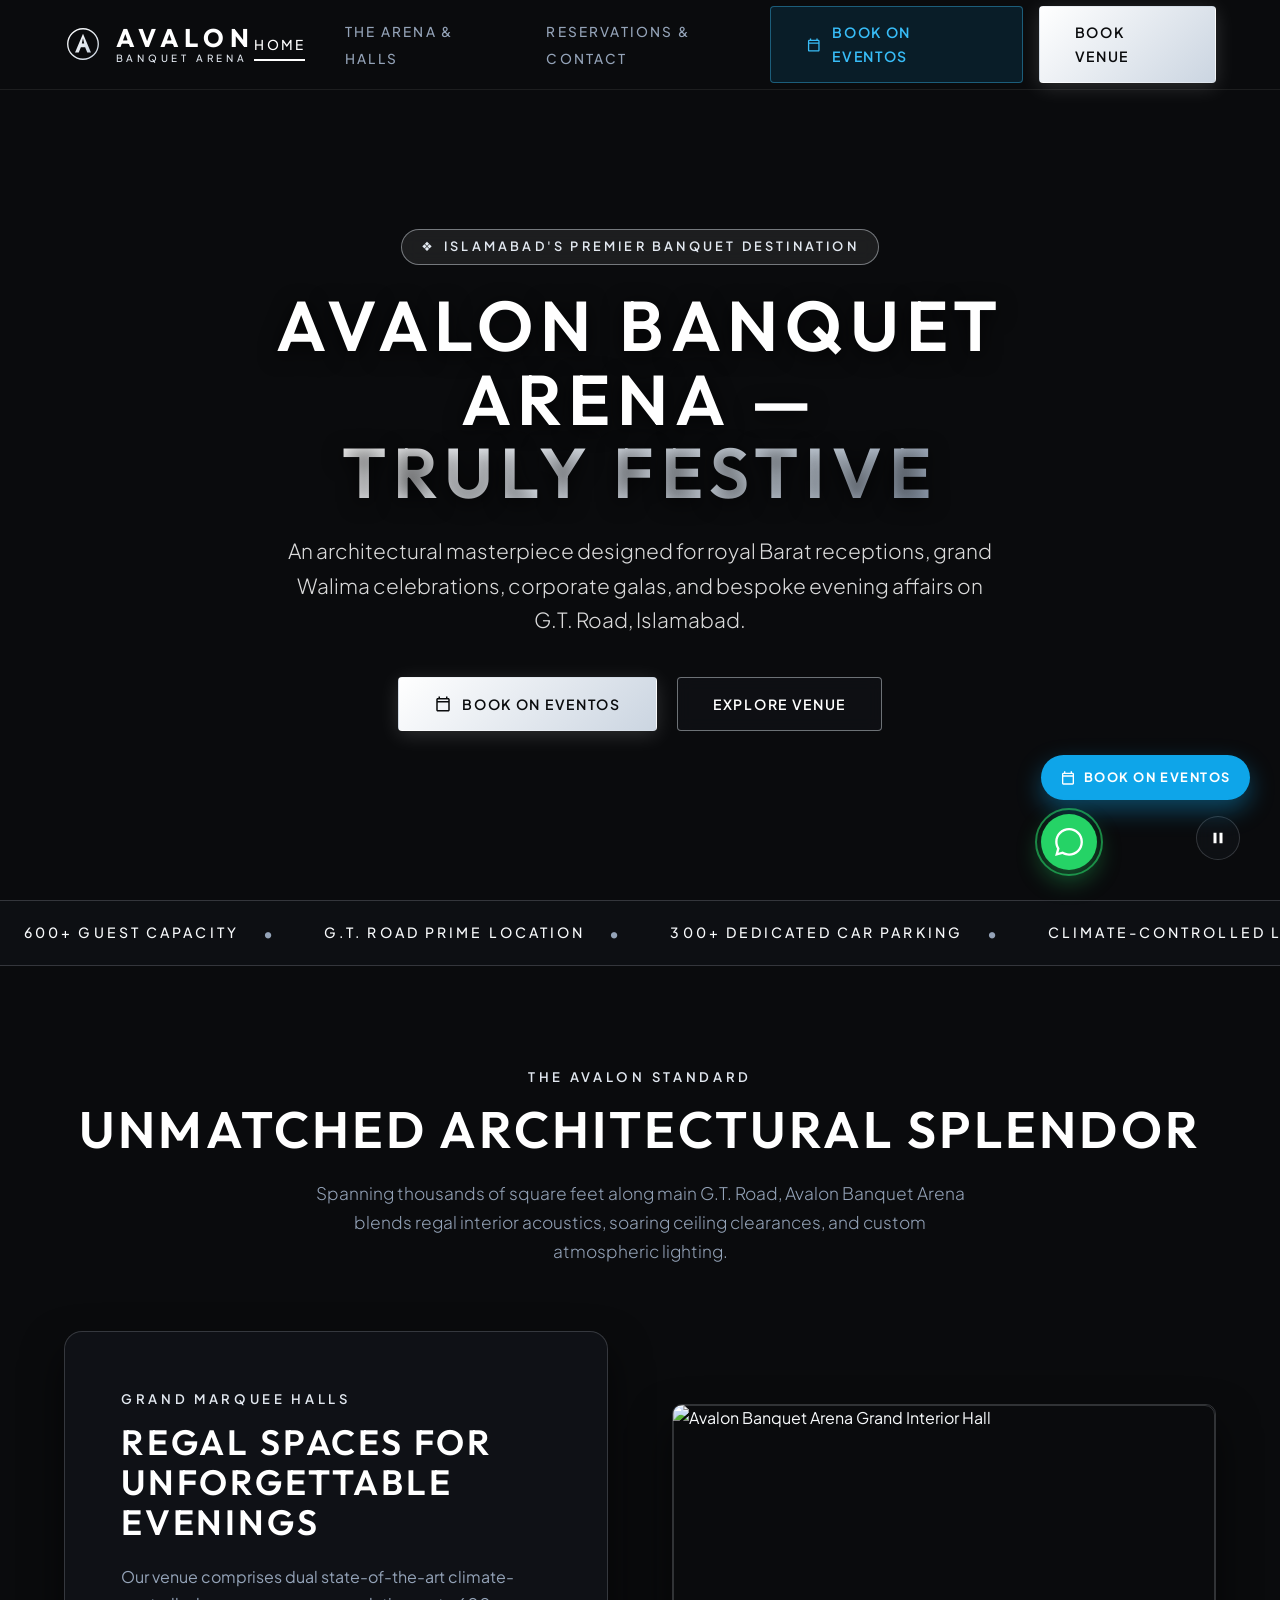
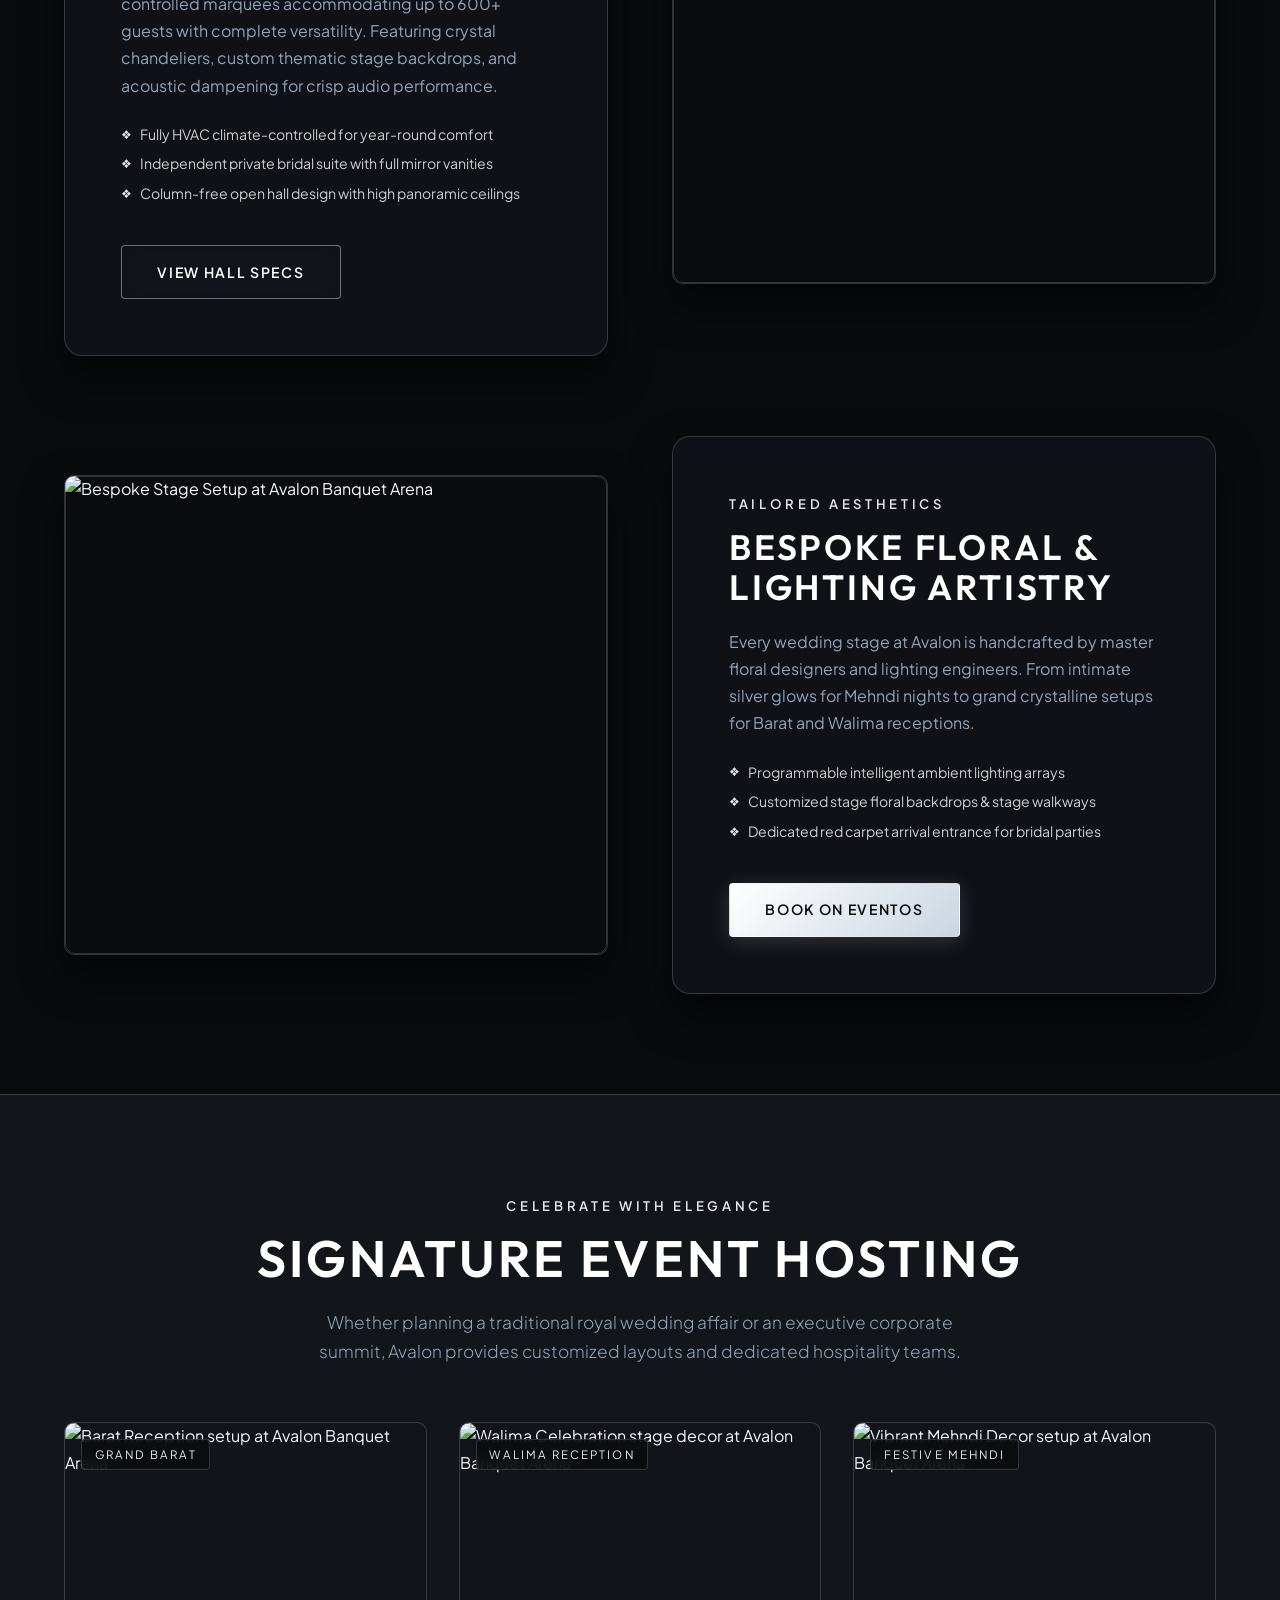
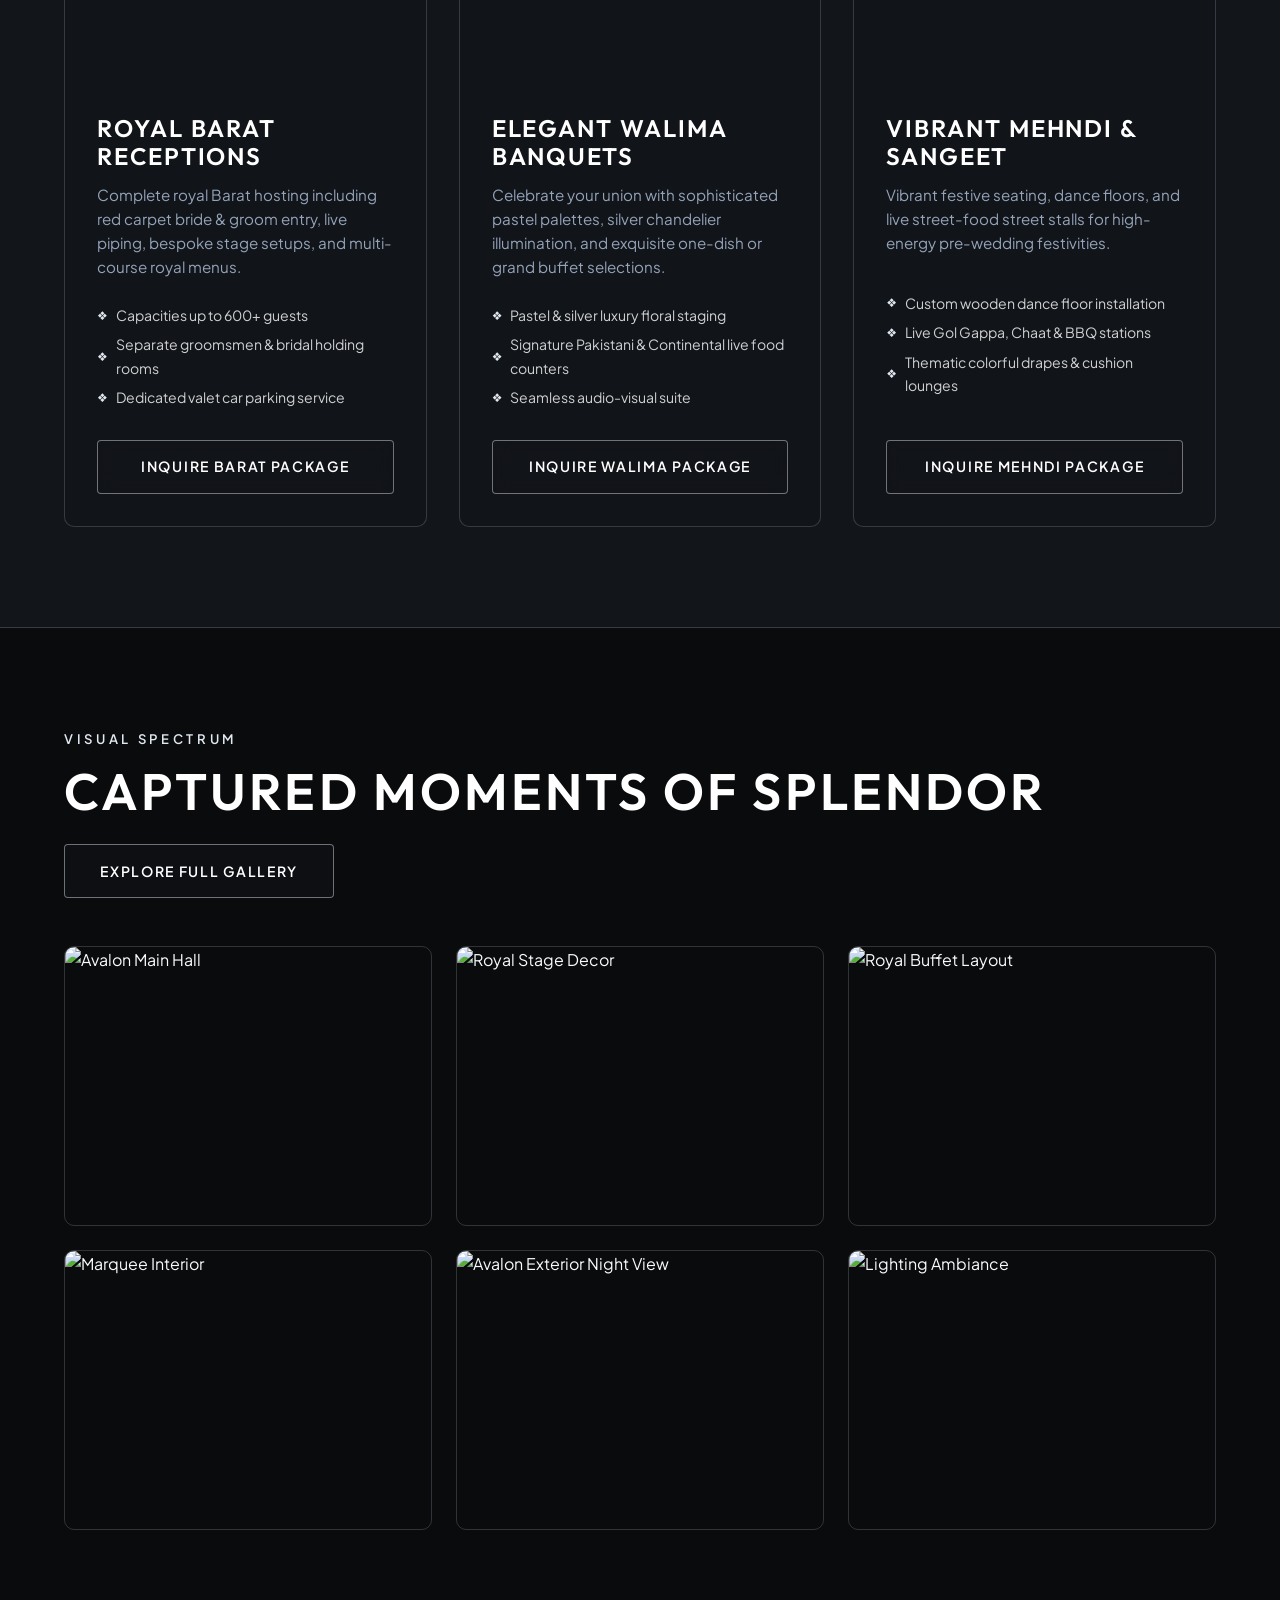
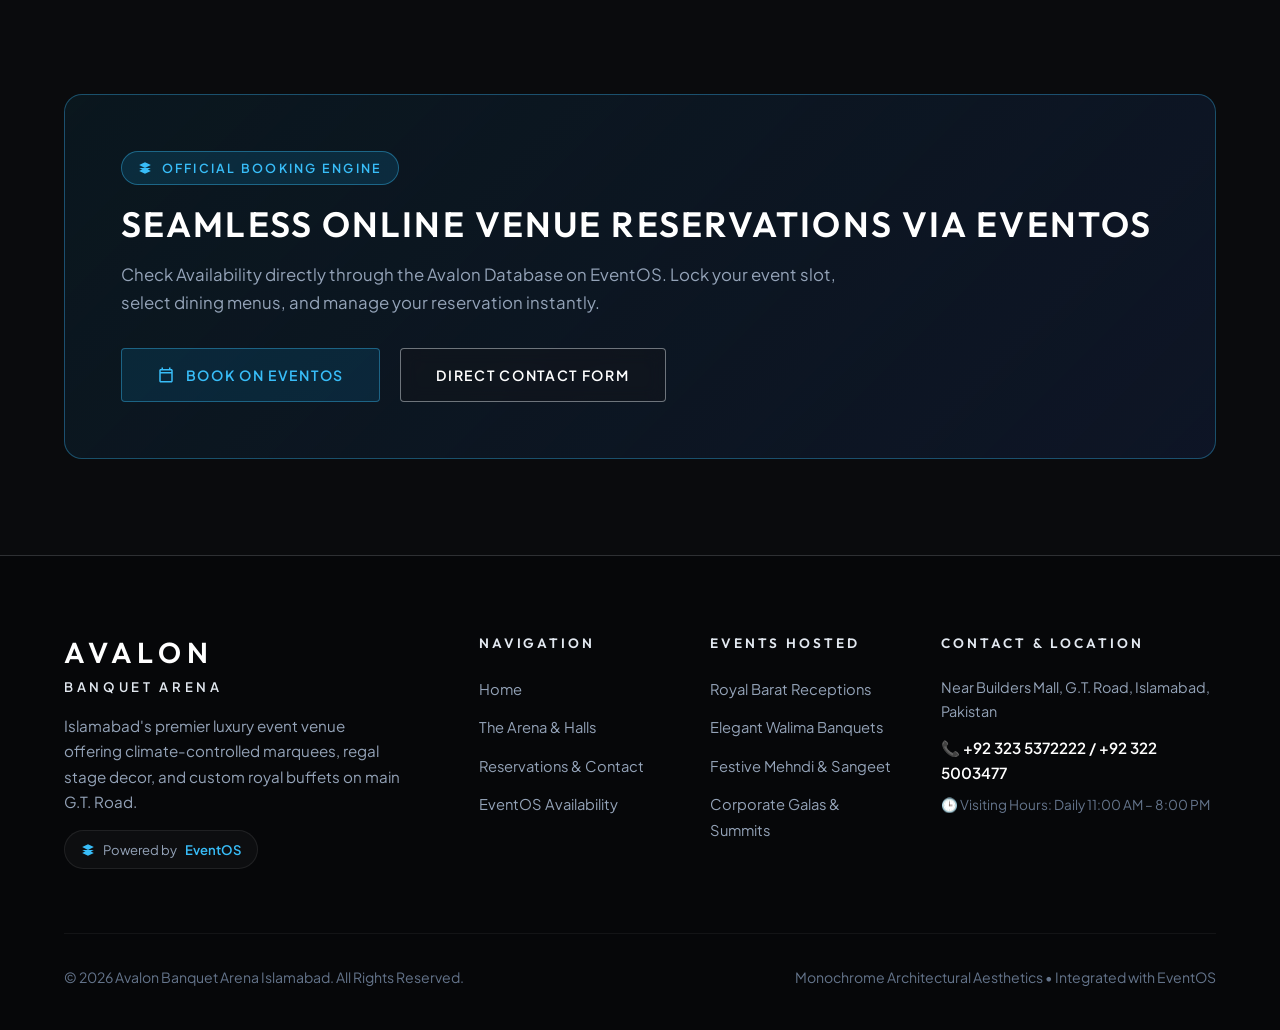
==== commit 8c8b5ffe: "Fix header menu overlap, resolve relative image paths for GitHub Pages, and update EventOS booking l" ====
--- a/index.html
+++ b/index.html
@@ -12,7 +12,7 @@
   <!-- SEO & Social Open Graph Tags -->
   <meta property="og:title" content="Avalon Banquet Arena — Truly Festive | Premier Luxury Venue Islamabad">
   <meta property="og:description" content="Islamabad's finest banquet arena offering climate-controlled marquees, royal buffets, and 600+ guest capacity on G.T. Road.">
-  <meta property="og:image" content="images/avalon-hall-grand.jpeg">
+  <meta property="og:image" content="images/avalon-hall-grand.jpg">
   <meta property="og:type" content="website">
 
   <!-- Stylesheet -->
@@ -51,9 +51,9 @@
       </nav>
 
       <div class="nav-actions">
-        <a href="https://eventos.pk/" target="_blank" rel="noopener noreferrer" class="btn btn-eventos">
+        <a href="https://eos.silverfoxdynamics.com/p/avalon-marquees" target="_blank" rel="noopener noreferrer" class="btn btn-eventos">
           <svg width="16" height="16" fill="currentColor" viewBox="0 0 24 24"><path d="M19 4h-1V2h-2v2H8V2H6v2H5c-1.11 0-1.99.9-1.99 2L3 20c0 1.1.89 2 2 2h14c1.1 0 2-.9 2-2V6c0-1.1-.9-2-2-2zm0 16H5V10h14v10zm0-12H5V6h14v2z"/></svg>
-          Check Availability
+          Book on EventOS
         </a>
         <a href="contact.html" class="btn btn-primary">Book Venue</a>
         <button class="mobile-toggle" aria-label="Toggle Navigation Menu">☰</button>
@@ -67,13 +67,13 @@
     <a href="index.html">Home</a>
     <a href="about.html">The Arena & Halls</a>
     <a href="contact.html">Reservations & Contact</a>
-    <a href="https://eventos.pk/" target="_blank" rel="noopener noreferrer" class="btn btn-primary" style="margin-top: 1.5rem;">Book via EventOS</a>
+    <a href="https://eos.silverfoxdynamics.com/p/avalon-marquees" target="_blank" rel="noopener noreferrer" class="btn btn-primary" style="margin-top: 1.5rem;">Book on EventOS</a>
   </div>
 
   <!-- HERO SECTION WITH CINEMATIC VIDEO BACKGROUND -->
   <section class="hero" id="hero">
     <div class="hero-video-wrapper">
-      <video class="hero-video" autoplay loop muted playsinline preload="auto" poster="images/avalon-hall-grand.jpeg">
+      <video class="hero-video" autoplay loop muted playsinline preload="auto" poster="images/avalon-hall-grand.jpg">
         <source src="https://res.cloudinary.com/dgvwlj8xw/video/upload/v1777692702/hero_f67qsf.mp4" type="video/mp4">
         Your browser does not support video background.
       </video>
@@ -92,9 +92,9 @@
       </p>
 
       <div class="hero-ctas">
-        <a href="https://eventos.pk/" target="_blank" rel="noopener noreferrer" class="btn btn-primary">
+        <a href="https://eos.silverfoxdynamics.com/p/avalon-marquees" target="_blank" rel="noopener noreferrer" class="btn btn-primary">
           <svg width="18" height="18" fill="currentColor" viewBox="0 0 24 24"><path d="M19 4h-1V2h-2v2H8V2H6v2H5c-1.11 0-1.99.9-1.99 2L3 20c0 1.1.89 2 2 2h14c1.1 0 2-.9 2-2V6c0-1.1-.9-2-2-2zm0 16H5V10h14v10zm0-12H5V6h14v2z"/></svg>
-          Book via EventOS
+          Book on EventOS
         </a>
         <a href="about.html" class="btn btn-outline">Explore Venue</a>
       </div>
@@ -152,14 +152,14 @@
           <a href="about.html" class="btn btn-outline" style="margin-top: 1rem;">View Hall Specs</a>
         </div>
         <div class="image-wrapper" style="height: 480px;">
-          <img src="images/avalon-hall-grand.jpeg" alt="Avalon Banquet Arena Grand Interior Hall" loading="lazy">
+          <img src="images/avalon-hall-grand.jpg" alt="Avalon Banquet Arena Grand Interior Hall" loading="lazy">
         </div>
       </div>
 
       <!-- Feature 2 -->
       <div class="grid-2">
         <div class="image-wrapper" style="height: 480px;">
-          <img src="images/avalon-stage-royal.jpeg" alt="Bespoke Stage Setup at Avalon Banquet Arena" loading="lazy">
+          <img src="images/avalon-stage-royal.jpg" alt="Bespoke Stage Setup at Avalon Banquet Arena" loading="lazy">
         </div>
         <div class="editorial-card">
           <span class="silver-subhead">TAILORED AESTHETICS</span>
@@ -172,7 +172,7 @@
             <li>Customized stage floral backdrops & stage walkways</li>
             <li>Dedicated red carpet arrival entrance for bridal parties</li>
           </ul>
-          <a href="https://eventos.pk/" target="_blank" rel="noopener noreferrer" class="btn btn-primary" style="margin-top: 1rem;">Reserve Your Date</a>
+          <a href="https://eos.silverfoxdynamics.com/p/avalon-marquees" target="_blank" rel="noopener noreferrer" class="btn btn-primary" style="margin-top: 1rem;">Book on EventOS</a>
         </div>
       </div>
     </div>
@@ -193,7 +193,7 @@
         <!-- Event 1: Barat Receptions -->
         <div class="feature-card">
           <div class="card-img">
-            <img src="images/avalon-barat-reception.jpeg" alt="Barat Reception setup at Avalon Banquet Arena" loading="lazy">
+            <img src="images/avalon-barat-reception.jpg" alt="Barat Reception setup at Avalon Banquet Arena" loading="lazy">
             <span class="card-tag">Grand Barat</span>
           </div>
           <div class="card-body">
@@ -211,7 +211,7 @@
         <!-- Event 2: Walima Celebrations -->
         <div class="feature-card">
           <div class="card-img">
-            <img src="images/avalon-walima-stage.jpeg" alt="Walima Celebration stage decor at Avalon Banquet Arena" loading="lazy">
+            <img src="images/avalon-walima-stage.jpg" alt="Walima Celebration stage decor at Avalon Banquet Arena" loading="lazy">
             <span class="card-tag">Walima Reception</span>
           </div>
           <div class="card-body">
@@ -229,7 +229,7 @@
         <!-- Event 3: Mehndi & Sangeet -->
         <div class="feature-card">
           <div class="card-img">
-            <img src="images/avalon-mehndi-decor.jpeg" alt="Vibrant Mehndi Decor setup at Avalon Banquet Arena" loading="lazy">
+            <img src="images/avalon-mehndi-decor.jpg" alt="Vibrant Mehndi Decor setup at Avalon Banquet Arena" loading="lazy">
             <span class="card-tag">Festive Mehndi</span>
           </div>
           <div class="card-body">
@@ -260,7 +260,7 @@
 
       <div class="gallery-grid">
         <div class="gallery-item" data-caption="Avalon Grand Main Hall Setup">
-          <img src="images/avalon-hall-grand.jpeg" alt="Avalon Main Hall" loading="lazy">
+          <img src="images/avalon-hall-grand.jpg" alt="Avalon Main Hall" loading="lazy">
           <div class="gallery-overlay">
             <h4>Grand Main Arena</h4>
             <p>Click to Expand</p>
@@ -268,7 +268,7 @@
         </div>
 
         <div class="gallery-item" data-caption="Royal Stage Backdrop with Floral Artistry">
-          <img src="images/avalon-stage-royal.jpeg" alt="Royal Stage Decor" loading="lazy">
+          <img src="images/avalon-stage-royal.jpg" alt="Royal Stage Decor" loading="lazy">
           <div class="gallery-overlay">
             <h4>Royal Stage Design</h4>
             <p>Click to Expand</p>
@@ -276,7 +276,7 @@
         </div>
 
         <div class="gallery-item" data-caption="Luxury Dining Buffet Presentation">
-          <img src="images/avalon-dining-buffet.jpeg" alt="Royal Buffet Layout" loading="lazy">
+          <img src="images/avalon-dining-buffet.jpg" alt="Royal Buffet Layout" loading="lazy">
           <div class="gallery-overlay">
             <h4>Royal Catering Layout</h4>
             <p>Click to Expand</p>
@@ -284,7 +284,7 @@
         </div>
 
         <div class="gallery-item" data-caption="Climate Controlled Marquee Interior View">
-          <img src="images/avalon-marquee-interior.jpeg" alt="Marquee Interior" loading="lazy">
+          <img src="images/avalon-marquee-interior.jpg" alt="Marquee Interior" loading="lazy">
           <div class="gallery-overlay">
             <h4>Climate Controlled Marquee</h4>
             <p>Click to Expand</p>
@@ -292,7 +292,7 @@
         </div>
 
         <div class="gallery-item" data-caption="Illuminated Evening Exterior Facade on G.T. Road">
-          <img src="images/avalon-exterior-night.jpeg" alt="Avalon Exterior Night View" loading="lazy">
+          <img src="images/avalon-exterior-night.jpg" alt="Avalon Exterior Night View" loading="lazy">
           <div class="gallery-overlay">
             <h4>Exterior Evening View</h4>
             <p>Click to Expand</p>
@@ -300,7 +300,7 @@
         </div>
 
         <div class="gallery-item" data-caption="Atmospheric Ambient Lighting & Seating Arrangements">
-          <img src="images/avalon-lighting-ambiance.jpeg" alt="Lighting Ambiance" loading="lazy">
+          <img src="images/avalon-lighting-ambiance.jpg" alt="Lighting Ambiance" loading="lazy">
           <div class="gallery-overlay">
             <h4>Ambient Lighting Setup</h4>
             <p>Click to Expand</p>
@@ -319,12 +319,12 @@
       </div>
       <h2 class="eventos-title font-heading">Seamless Online Venue Reservations via EventOS</h2>
       <p class="eventos-desc">
-        Avalon Banquet Arena is integrated with <strong><a href="https://eventos.pk/" target="_blank" rel="noopener noreferrer" style="color: #38bdf8; text-decoration: underline;">EventOS — Event Management Software for Marriage Halls, Marquees & Banquet Venues in Pakistan</a></strong>. Check real-time date availability, lock your event slot, select royal dining menus, and track your reservation instantly.
+        Check Availability directly through the Avalon Database on EventOS. Lock your event slot, select dining menus, and manage your reservation instantly.
       </p>
       <div style="display: flex; gap: 1.25rem; flex-wrap: wrap;">
-        <a href="https://eventos.pk/" target="_blank" rel="noopener noreferrer" class="btn btn-eventos">
+        <a href="https://eos.silverfoxdynamics.com/p/avalon-marquees" target="_blank" rel="noopener noreferrer" class="btn btn-eventos">
           <svg width="18" height="18" fill="currentColor" viewBox="0 0 24 24"><path d="M19 4h-1V2h-2v2H8V2H6v2H5c-1.11 0-1.99.9-1.99 2L3 20c0 1.1.89 2 2 2h14c1.1 0 2-.9 2-2V6c0-1.1-.9-2-2-2zm0 16H5V10h14v10zm0-12H5V6h14v2z"/></svg>
-          Check Availability via EventOS
+          Book on EventOS
         </a>
         <a href="contact.html" class="btn btn-outline">Direct Contact Form</a>
       </div>
@@ -342,7 +342,7 @@
 
   <!-- FLOATING WIDGETS -->
   <div class="floating-widgets">
-    <a href="https://eventos.pk/" target="_blank" rel="noopener noreferrer" class="eventos-float" title="Book Venue on EventOS">
+    <a href="https://eos.silverfoxdynamics.com/p/avalon-marquees" target="_blank" rel="noopener noreferrer" class="eventos-float" title="Book Venue on EventOS">
       <svg width="16" height="16" fill="currentColor" viewBox="0 0 24 24"><path d="M19 4h-1V2h-2v2H8V2H6v2H5c-1.11 0-1.99.9-1.99 2L3 20c0 1.1.89 2 2 2h14c1.1 0 2-.9 2-2V6c0-1.1-.9-2-2-2zm0 16H5V10h14v10zm0-12H5V6h14v2z"/></svg>
       Book on EventOS
     </a>
@@ -363,7 +363,7 @@
           </p>
           <div class="eventos-footer-badge">
             <svg width="14" height="14" fill="#38bdf8" viewBox="0 0 24 24"><path d="M12 2L2 7l10 5 10-5-10-5zM2 17l10 5 10-5-10-5M2 12l10 5 10-5"/></svg>
-            Powered by <a href="https://eventos.pk/" target="_blank" rel="noopener noreferrer">EventOS — Event Management Software for Marriage Halls, Marquees & Banquet Venues in Pakistan</a>
+            Powered by <a href="https://eos.silverfoxdynamics.com/p/avalon-marquees" target="_blank" rel="noopener noreferrer">EventOS</a>
           </div>
         </div>
 
@@ -373,7 +373,7 @@
             <li><a href="index.html">Home</a></li>
             <li><a href="about.html">The Arena & Halls</a></li>
             <li><a href="contact.html">Reservations & Contact</a></li>
-            <li><a href="https://eventos.pk/" target="_blank" rel="noopener noreferrer">EventOS Availability</a></li>
+            <li><a href="https://eos.silverfoxdynamics.com/p/avalon-marquees" target="_blank" rel="noopener noreferrer">EventOS Availability</a></li>
           </ul>
         </div>
 
--- a/css/styles.css
+++ b/css/styles.css
@@ -326,6 +326,11 @@
   padding: 0.5rem;
 }
 
+/* --- MOBILE MENU OVERLAY (HIDDEN ON DESKTOP) --- */
+.mobile-menu-overlay {
+  display: none;
+}
+
 /* --- HERO VIDEO SECTION --- */
 .hero {
   position: relative;
@@ -849,6 +854,7 @@
 .eventos-footer-badge a {
   color: #38bdf8;
   transition: color 0.2s ease;
+  font-weight: 600;
 }
 
 .eventos-footer-badge a:hover {
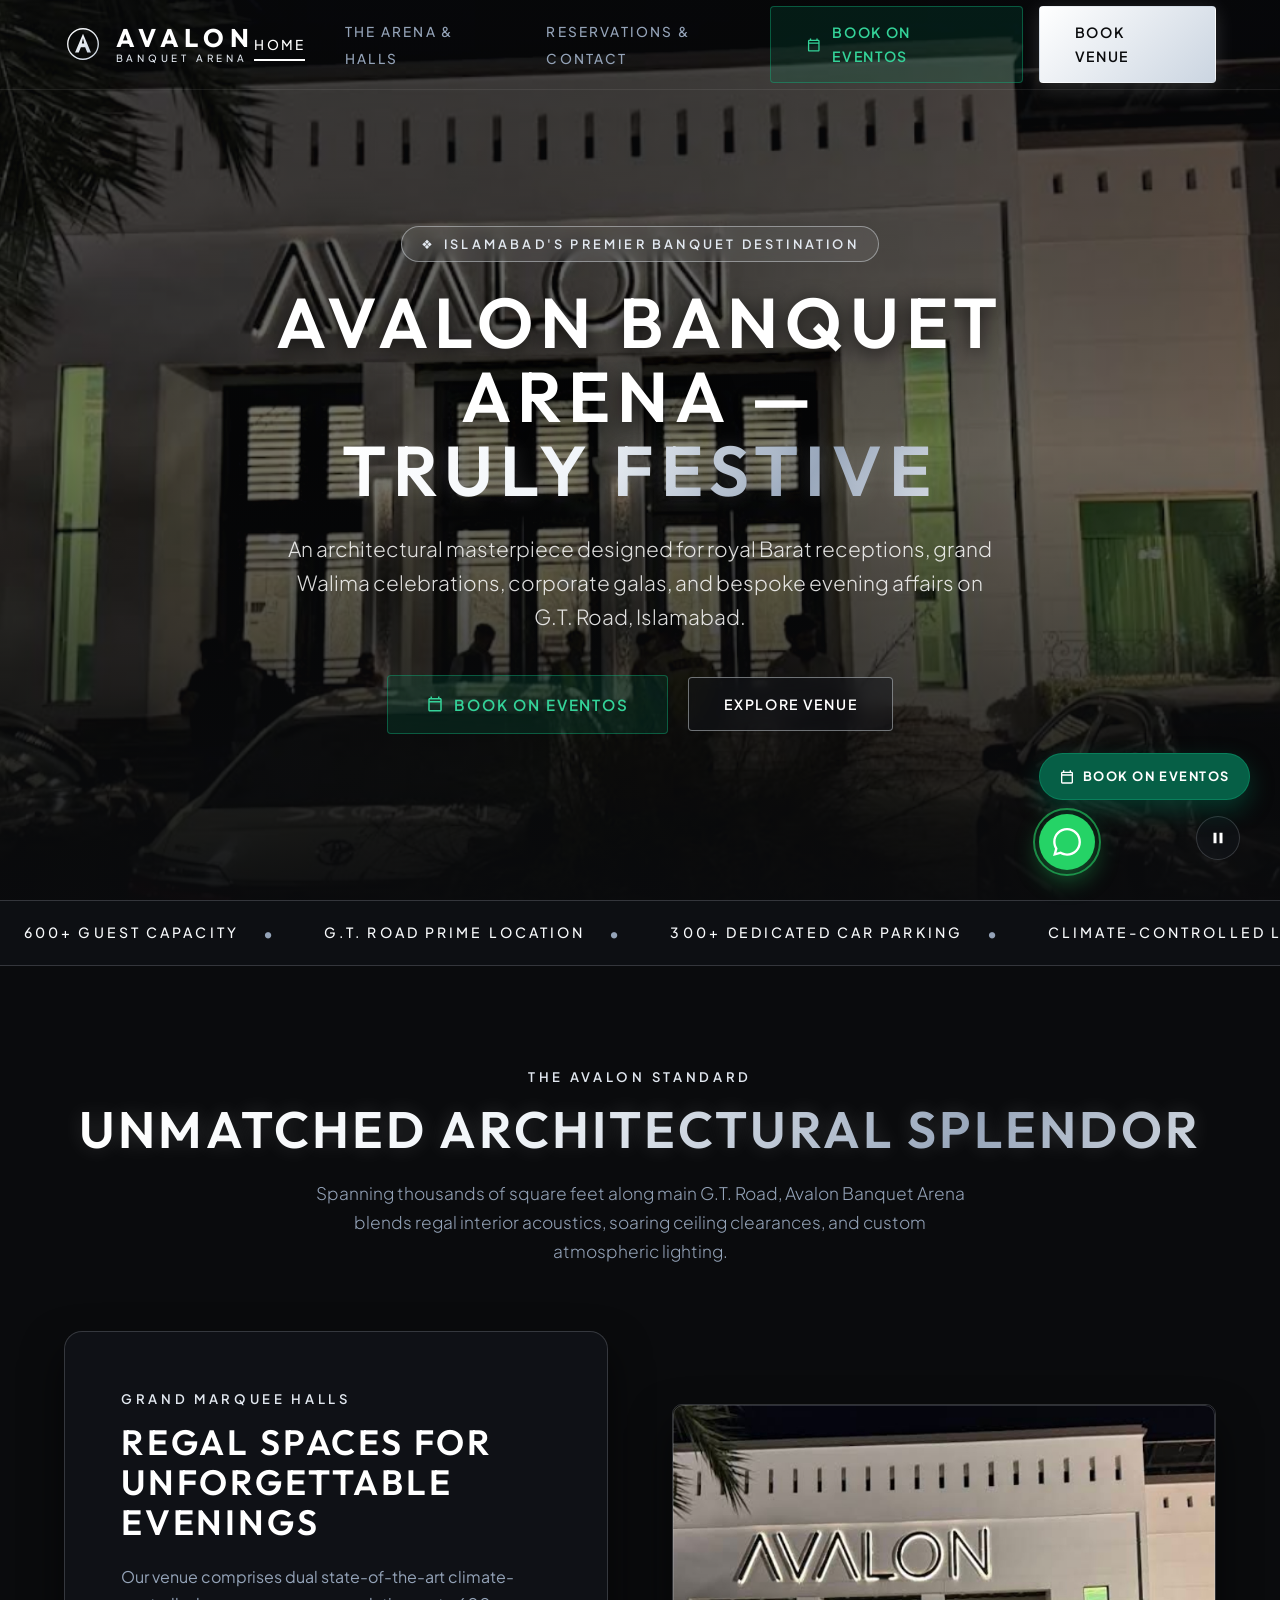
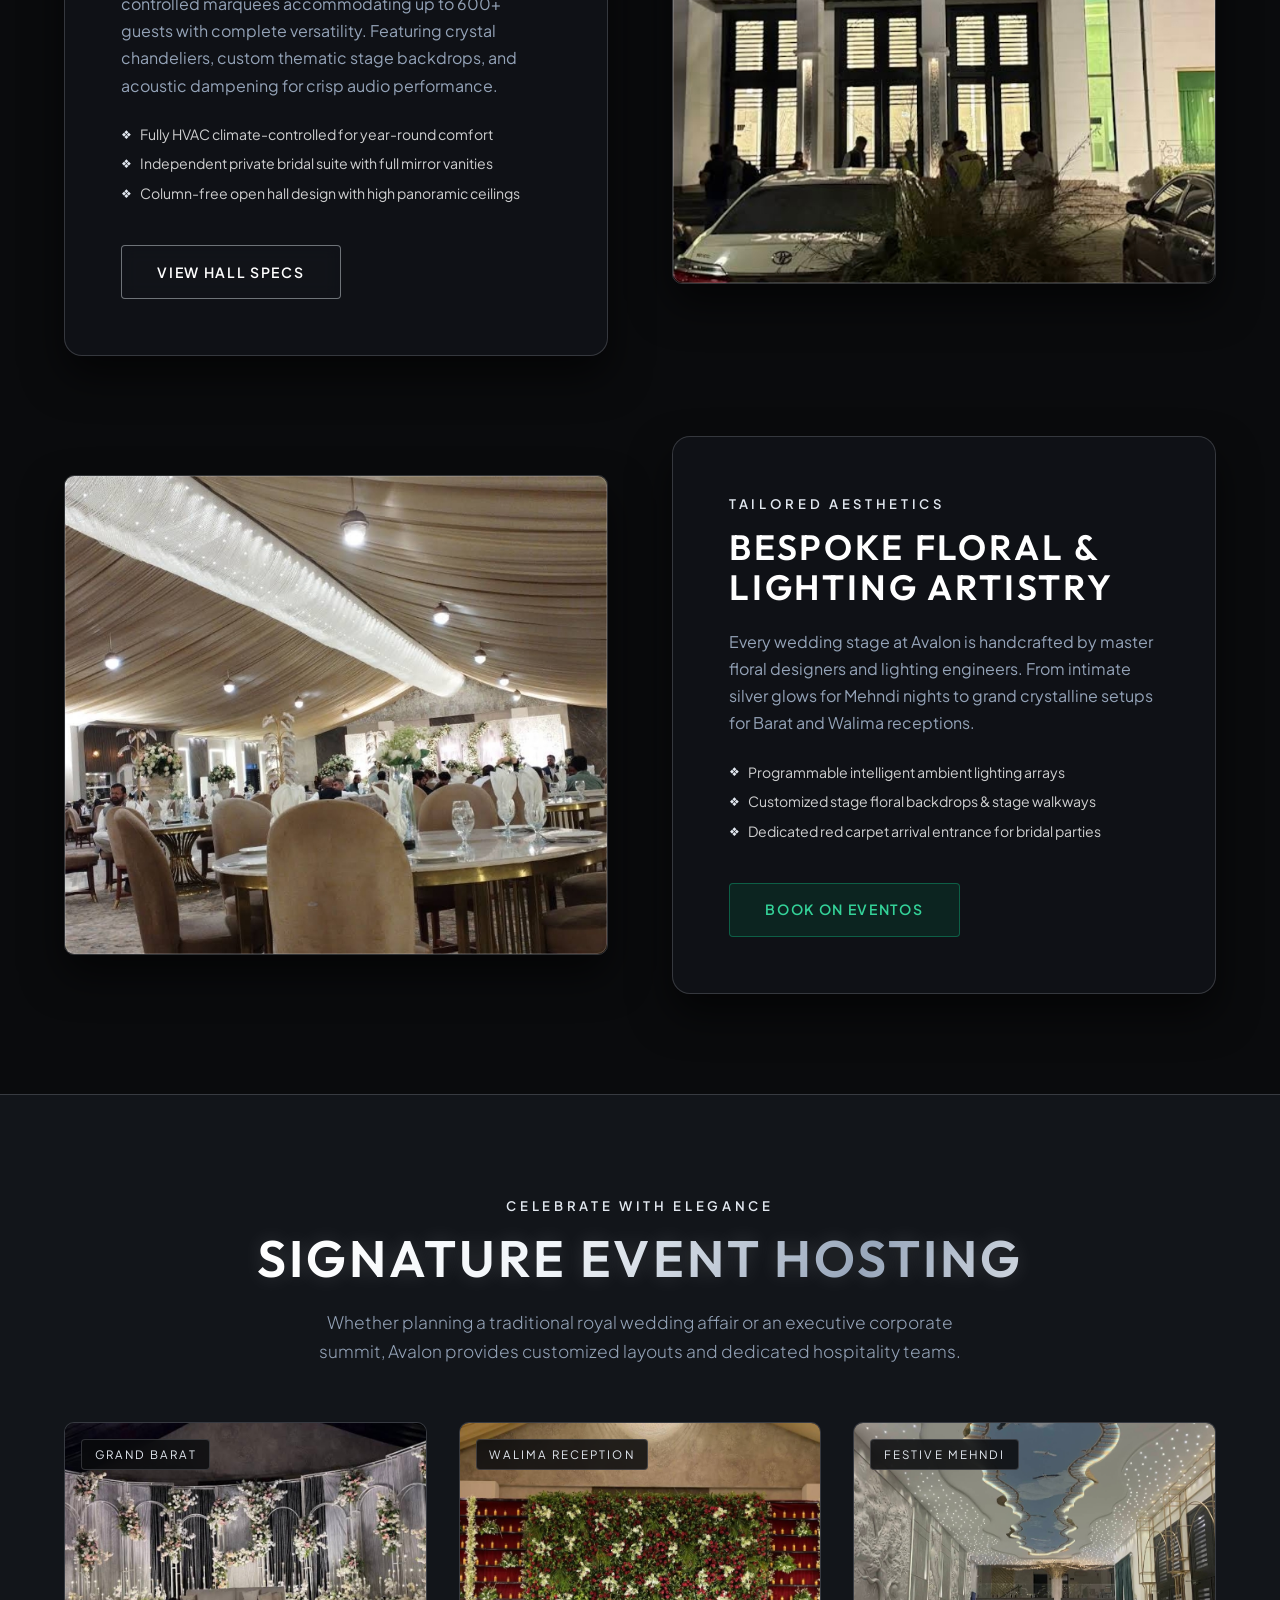
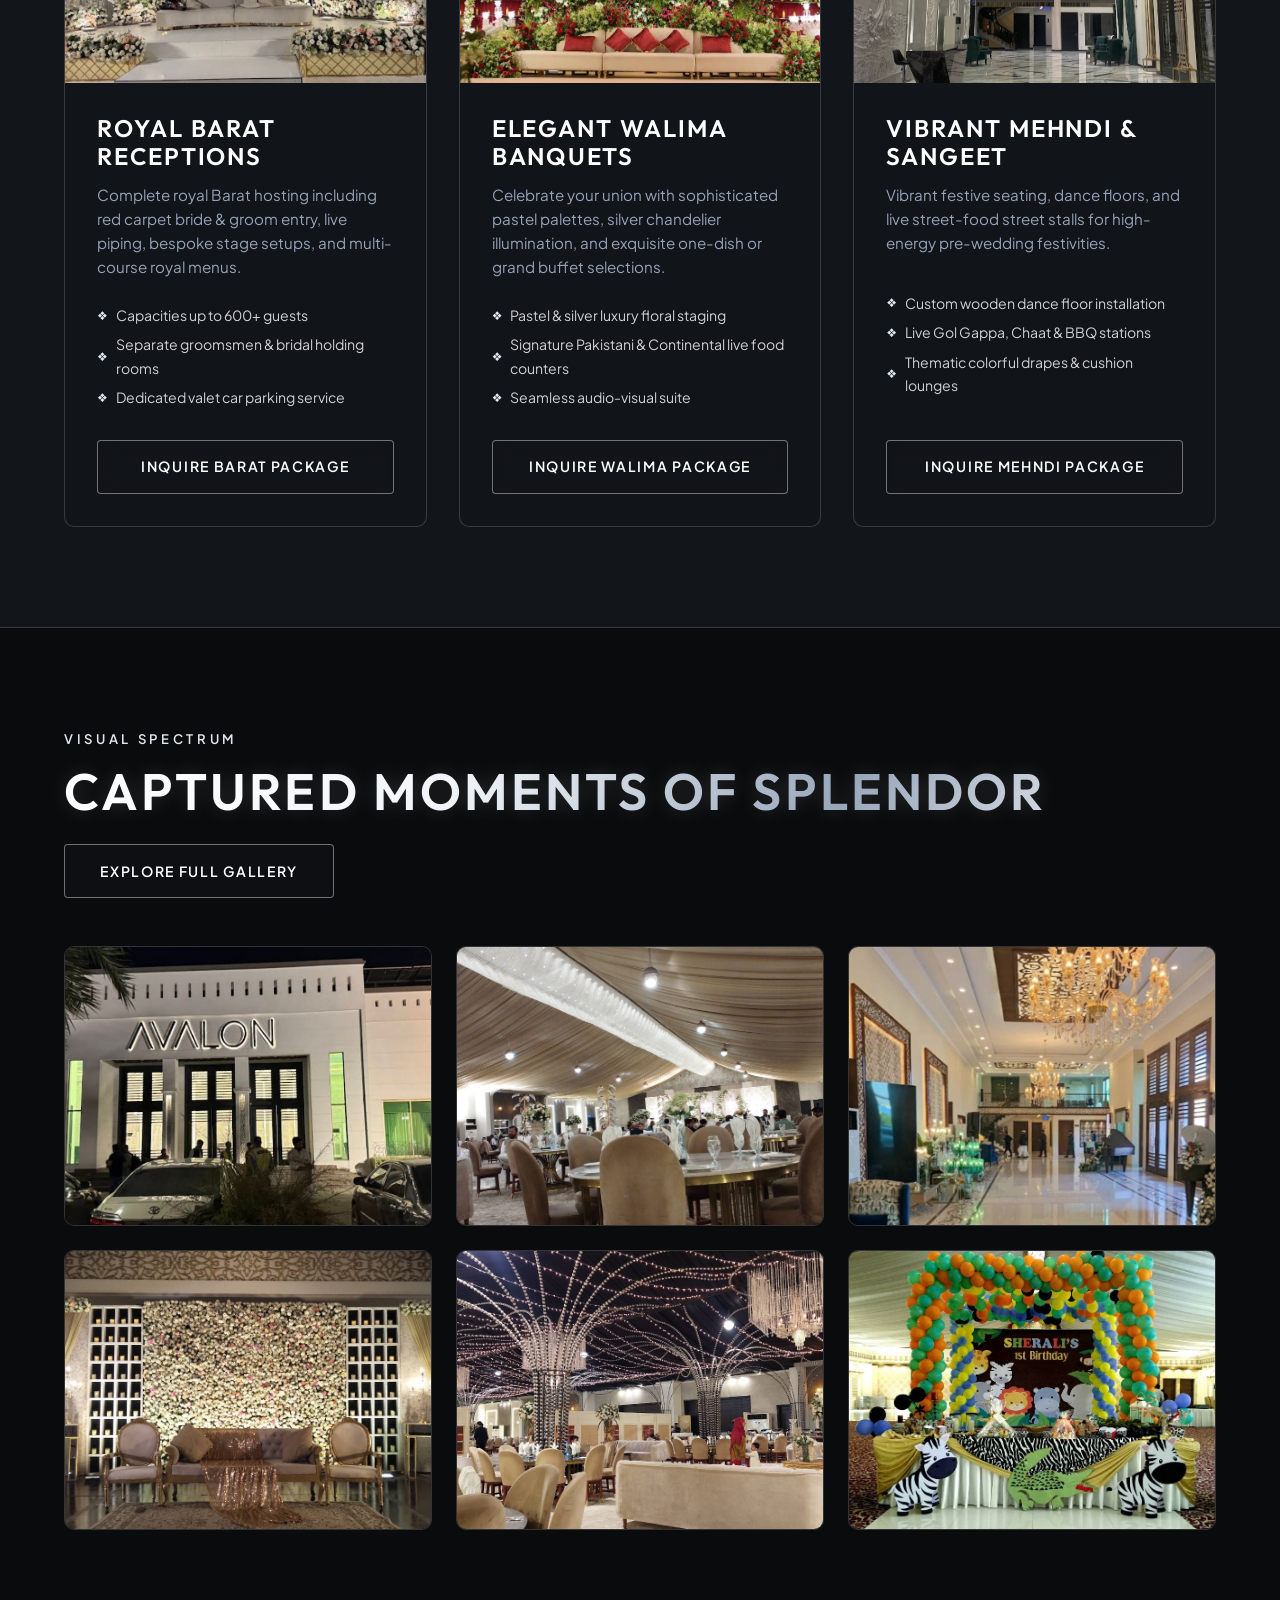
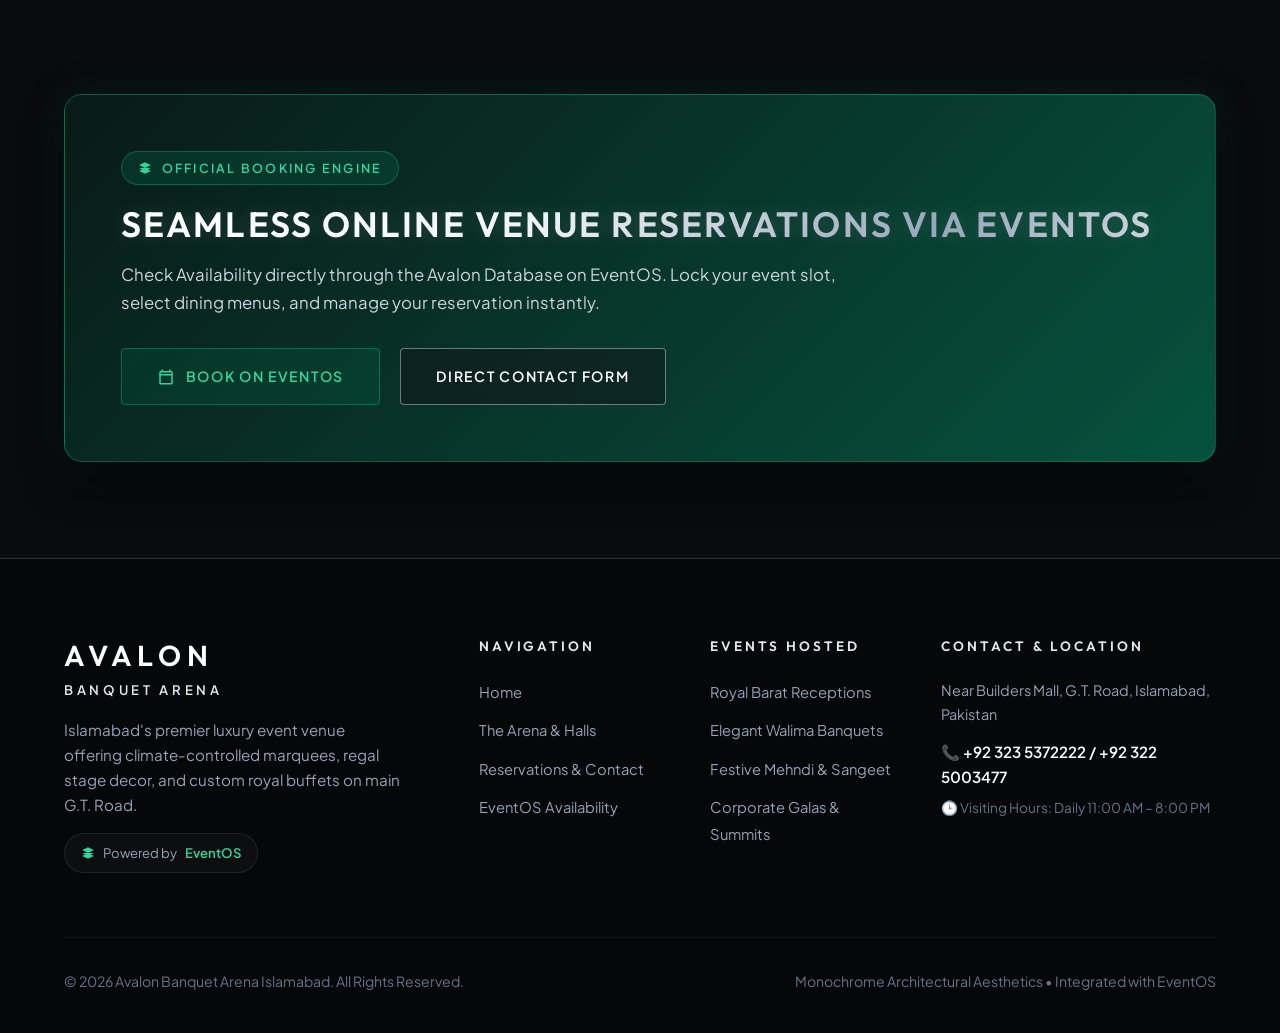
==== commit 7c476cdf: "Fix GitHub Pages image directory casing, introduce EventOS Deep Emerald Green theme, and add silver " ====
--- a/index.html
+++ b/index.html
@@ -85,14 +85,14 @@
         <span>❖</span> ISLAMABAD'S PREMIER BANQUET DESTINATION
       </div>
       <h1 class="hero-title">
-        Avalon Banquet Arena — <span class="silver-text">Truly Festive</span>
+        Avalon Banquet Arena — <span class="text-shimmer">Truly Festive</span>
       </h1>
       <p class="hero-subtitle">
         An architectural masterpiece designed for royal Barat receptions, grand Walima celebrations, corporate galas, and bespoke evening affairs on G.T. Road, Islamabad.
       </p>
 
       <div class="hero-ctas">
-        <a href="https://eos.silverfoxdynamics.com/p/avalon-marquees" target="_blank" rel="noopener noreferrer" class="btn btn-primary">
+        <a href="https://eos.silverfoxdynamics.com/p/avalon-marquees" target="_blank" rel="noopener noreferrer" class="btn btn-eventos" style="padding: 1rem 2.4rem; font-size: 0.95rem;">
           <svg width="18" height="18" fill="currentColor" viewBox="0 0 24 24"><path d="M19 4h-1V2h-2v2H8V2H6v2H5c-1.11 0-1.99.9-1.99 2L3 20c0 1.1.89 2 2 2h14c1.1 0 2-.9 2-2V6c0-1.1-.9-2-2-2zm0 16H5V10h14v10zm0-12H5V6h14v2z"/></svg>
           Book on EventOS
         </a>
@@ -130,7 +130,7 @@
     <div class="container">
       <div style="text-align: center; margin-bottom: 4rem;">
         <span class="silver-subhead">THE AVALON STANDARD</span>
-        <h2 class="section-heading">Unmatched Architectural Splendor</h2>
+        <h2 class="section-heading text-shimmer">Unmatched Architectural Splendor</h2>
         <p class="section-desc" style="margin: 0 auto;">
           Spanning thousands of square feet along main G.T. Road, Avalon Banquet Arena blends regal interior acoustics, soaring ceiling clearances, and custom atmospheric lighting.
         </p>
@@ -172,7 +172,7 @@
             <li>Customized stage floral backdrops & stage walkways</li>
             <li>Dedicated red carpet arrival entrance for bridal parties</li>
           </ul>
-          <a href="https://eos.silverfoxdynamics.com/p/avalon-marquees" target="_blank" rel="noopener noreferrer" class="btn btn-primary" style="margin-top: 1rem;">Book on EventOS</a>
+          <a href="https://eos.silverfoxdynamics.com/p/avalon-marquees" target="_blank" rel="noopener noreferrer" class="btn btn-eventos" style="margin-top: 1rem;">Book on EventOS</a>
         </div>
       </div>
     </div>
@@ -183,7 +183,7 @@
     <div class="container">
       <div style="text-align: center; margin-bottom: 3.5rem;">
         <span class="silver-subhead">CELEBRATE WITH ELEGANCE</span>
-        <h2 class="section-heading">Signature Event Hosting</h2>
+        <h2 class="section-heading text-shimmer">Signature Event Hosting</h2>
         <p class="section-desc" style="margin: 0 auto;">
           Whether planning a traditional royal wedding affair or an executive corporate summit, Avalon provides customized layouts and dedicated hospitality teams.
         </p>
@@ -253,7 +253,7 @@
       <div style="display: flex; justify-content: space-between; align-items: flex-end; margin-bottom: 3rem; flex-wrap: wrap; gap: 1.5rem;">
         <div>
           <span class="silver-subhead">VISUAL SPECTRUM</span>
-          <h2 class="section-heading" style="margin-bottom: 0;">Captured Moments of Splendor</h2>
+          <h2 class="section-heading text-shimmer" style="margin-bottom: 0;">Captured Moments of Splendor</h2>
         </div>
         <a href="about.html#gallery" class="btn btn-outline">Explore Full Gallery</a>
       </div>
@@ -310,19 +310,19 @@
     </div>
   </section>
 
-  <!-- EVENTOS OFFICIAL INTEGRATION BANNER -->
+  <!-- EVENTOS OFFICIAL INTEGRATION BANNER (DEEP EMERALD GREEN) -->
   <section class="container" style="margin-bottom: 6rem;">
     <div class="eventos-banner">
       <div class="eventos-badge-header">
         <svg width="14" height="14" fill="currentColor" viewBox="0 0 24 24"><path d="M12 2L2 7l10 5 10-5-10-5zM2 17l10 5 10-5-10-5M2 12l10 5 10-5"/></svg>
         Official Booking Engine
       </div>
-      <h2 class="eventos-title font-heading">Seamless Online Venue Reservations via EventOS</h2>
+      <h2 class="eventos-title font-heading text-shimmer">Seamless Online Venue Reservations via EventOS</h2>
       <p class="eventos-desc">
         Check Availability directly through the Avalon Database on EventOS. Lock your event slot, select dining menus, and manage your reservation instantly.
       </p>
       <div style="display: flex; gap: 1.25rem; flex-wrap: wrap;">
-        <a href="https://eos.silverfoxdynamics.com/p/avalon-marquees" target="_blank" rel="noopener noreferrer" class="btn btn-eventos">
+        <a href="https://eos.silverfoxdynamics.com/p/avalon-marquees" target="_blank" rel="noopener noreferrer" class="btn btn-eventos" style="padding: 1rem 2.2rem;">
           <svg width="18" height="18" fill="currentColor" viewBox="0 0 24 24"><path d="M19 4h-1V2h-2v2H8V2H6v2H5c-1.11 0-1.99.9-1.99 2L3 20c0 1.1.89 2 2 2h14c1.1 0 2-.9 2-2V6c0-1.1-.9-2-2-2zm0 16H5V10h14v10zm0-12H5V6h14v2z"/></svg>
           Book on EventOS
         </a>
@@ -362,7 +362,7 @@
             Islamabad's premier luxury event venue offering climate-controlled marquees, regal stage decor, and custom royal buffets on main G.T. Road.
           </p>
           <div class="eventos-footer-badge">
-            <svg width="14" height="14" fill="#38bdf8" viewBox="0 0 24 24"><path d="M12 2L2 7l10 5 10-5-10-5zM2 17l10 5 10-5-10-5M2 12l10 5 10-5"/></svg>
+            <svg width="14" height="14" fill="#34d399" viewBox="0 0 24 24"><path d="M12 2L2 7l10 5 10-5-10-5zM2 17l10 5 10-5-10-5M2 12l10 5 10-5"/></svg>
             Powered by <a href="https://eos.silverfoxdynamics.com/p/avalon-marquees" target="_blank" rel="noopener noreferrer">EventOS</a>
           </div>
         </div>
--- a/css/styles.css
+++ b/css/styles.css
@@ -1,6 +1,6 @@
 /* ==========================================================================
-   AVALON BANQUET ARENA — MONOCHROME ARCHITECTURAL LUXURY STYLESHEET
-   Identity: Crisp White, Polished Chrome, Pure Silver & Obsidian Charcoal
+   AVALON BANQUET ARENA — MONOCHROME ARCHITECTURAL & DEEP EMERALD STYLESHEET
+   Identity: Obsidian Black, Pure Silver, Metallic Chrome & EventOS Deep Emerald
    Target: GitHub Pages (Static HTML5, Modern CSS3, Vanilla JS)
    ========================================================================== */
 
@@ -20,10 +20,17 @@
   --accent-silver-bright: #ffffff;
   --accent-silver-dark: #94a3b8;
   --accent-chrome: #cbd5e1;
-  --accent-silver-glow: rgba(255, 255, 255, 0.12);
   --border-silver: rgba(226, 232, 240, 0.18);
   --border-silver-strong: rgba(226, 232, 240, 0.45);
   
+  /* EventOS Deep Emerald Green Accent Palette */
+  --emerald-primary: #047857;
+  --emerald-deep: #065f46;
+  --emerald-hover: #059669;
+  --emerald-bright: #34d399;
+  --emerald-glow: rgba(4, 120, 87, 0.25);
+  --emerald-border: rgba(16, 185, 129, 0.35);
+
   --text-main: #f8fafc;
   --text-muted: #94a3b8;
   --text-dim: #64748b;
@@ -45,6 +52,7 @@
   --transition-normal: 0.4s var(--ease-out);
   --shadow-silver: 0 10px 30px -10px rgba(255, 255, 255, 0.1);
   --shadow-card: 0 20px 40px rgba(0, 0, 0, 0.6);
+  --shadow-emerald: 0 10px 25px rgba(4, 120, 87, 0.4);
 }
 
 /* --- BASE & RESET --- */
@@ -89,7 +97,7 @@
   font-size: inherit;
 }
 
-/* --- TYPOGRAPHY UTILITIES --- */
+/* --- TYPOGRAPHY & LUXURIOUS SHIMMER UTILITIES --- */
 h1, h2, h3, h4, h5, h6, .font-heading {
   font-family: var(--font-heading);
   font-weight: 600;
@@ -103,6 +111,31 @@
   -webkit-background-clip: text;
   -webkit-text-fill-color: transparent;
   display: inline-block;
+}
+
+/* Metallic Polish & Animated Silver Shimmer for Headlines */
+.text-shimmer {
+  background: linear-gradient(
+    120deg,
+    #ffffff 0%,
+    #f1f5f9 20%,
+    #94a3b8 40%,
+    #ffffff 60%,
+    #cbd5e1 80%,
+    #ffffff 100%
+  );
+  background-size: 200% auto;
+  -webkit-background-clip: text;
+  -webkit-text-fill-color: transparent;
+  animation: silverShine 6s linear infinite;
+  text-shadow: 0 0 20px rgba(255, 255, 255, 0.15);
+  display: inline-block;
+}
+
+@keyframes silverShine {
+  to {
+    background-position: 200% center;
+  }
 }
 
 .silver-subhead {
@@ -195,18 +228,19 @@
   transform: translateY(-2px);
 }
 
+/* EVENTOS DEEP EMERALD GREEN BUTTON */
 .btn-eventos {
-  background: rgba(14, 165, 233, 0.12);
-  border: 1px solid rgba(56, 189, 248, 0.4);
-  color: #38bdf8;
+  background: rgba(4, 120, 87, 0.18);
+  border: 1px solid rgba(16, 185, 129, 0.4);
+  color: var(--emerald-bright);
   font-weight: 600;
 }
 
 .btn-eventos:hover {
-  background: rgba(14, 165, 233, 0.25);
-  border-color: #38bdf8;
-  color: #ffffff;
-  box-shadow: 0 0 20px rgba(56, 189, 248, 0.3);
+  background: var(--emerald-deep);
+  border-color: var(--emerald-hover);
+  color: #ffffff;
+  box-shadow: 0 0 25px rgba(16, 185, 129, 0.35);
   transform: translateY(-2px);
 }
 
@@ -797,24 +831,25 @@
   color: var(--accent-silver);
 }
 
-/* --- EVENTOS INTEGRATION BANNER & BADGES --- */
+/* --- EVENTOS INTEGRATION BANNER & BADGES (DEEP EMERALD ACCENTS) --- */
 .eventos-banner {
-  background: linear-gradient(135deg, rgba(14, 165, 233, 0.08) 0%, rgba(15, 23, 42, 0.85) 100%);
-  border: 1px solid rgba(56, 189, 248, 0.35);
+  background: linear-gradient(135deg, rgba(4, 120, 87, 0.14) 0%, rgba(6, 95, 70, 0.85) 100%);
+  border: 1px solid var(--emerald-border);
   border-radius: var(--radius-lg);
   padding: 3.5rem;
   margin-top: 4rem;
   position: relative;
   overflow: hidden;
+  box-shadow: var(--shadow-card), 0 0 40px rgba(4, 120, 87, 0.2);
 }
 
 .eventos-badge-header {
   display: inline-flex;
   align-items: center;
   gap: 0.6rem;
-  background: rgba(14, 165, 233, 0.15);
-  border: 1px solid rgba(56, 189, 248, 0.4);
-  color: #38bdf8;
+  background: rgba(4, 120, 87, 0.22);
+  border: 1px solid var(--emerald-border);
+  color: var(--emerald-bright);
   padding: 0.35rem 1rem;
   border-radius: 50px;
   font-size: 0.78rem;
@@ -832,7 +867,7 @@
 }
 
 .eventos-desc {
-  color: #94a3b8;
+  color: #cbd5e1;
   font-size: 1.05rem;
   max-width: 720px;
   margin-bottom: 2rem;
@@ -852,7 +887,7 @@
 }
 
 .eventos-footer-badge a {
-  color: #38bdf8;
+  color: var(--emerald-bright);
   transition: color 0.2s ease;
   font-weight: 600;
 }
@@ -955,7 +990,7 @@
   border: none;
 }
 
-/* --- FLOATING WIDGETS --- */
+/* --- FLOATING WIDGETS (EVENTOS DEEP EMERALD) --- */
 .floating-widgets {
   position: fixed;
   bottom: 30px;
@@ -996,7 +1031,7 @@
 }
 
 .eventos-float {
-  background: #0ea5e9;
+  background: var(--emerald-deep);
   color: #ffffff;
   padding: 0.75rem 1.2rem;
   border-radius: 50px;
@@ -1004,8 +1039,8 @@
   font-weight: 700;
   letter-spacing: 0.12em;
   text-transform: uppercase;
-  box-shadow: 0 10px 25px rgba(14, 165, 233, 0.4);
-  border: none;
+  box-shadow: var(--shadow-emerald);
+  border: 1px solid var(--emerald-border);
   cursor: pointer;
   display: flex;
   align-items: center;
@@ -1015,8 +1050,9 @@
 
 .eventos-float:hover {
   transform: translateY(-3px);
-  background: #0284c7;
-  color: #ffffff;
+  background: var(--emerald-primary);
+  color: #ffffff;
+  box-shadow: 0 12px 30px rgba(4, 120, 87, 0.5);
 }
 
 @keyframes pulse-ring {
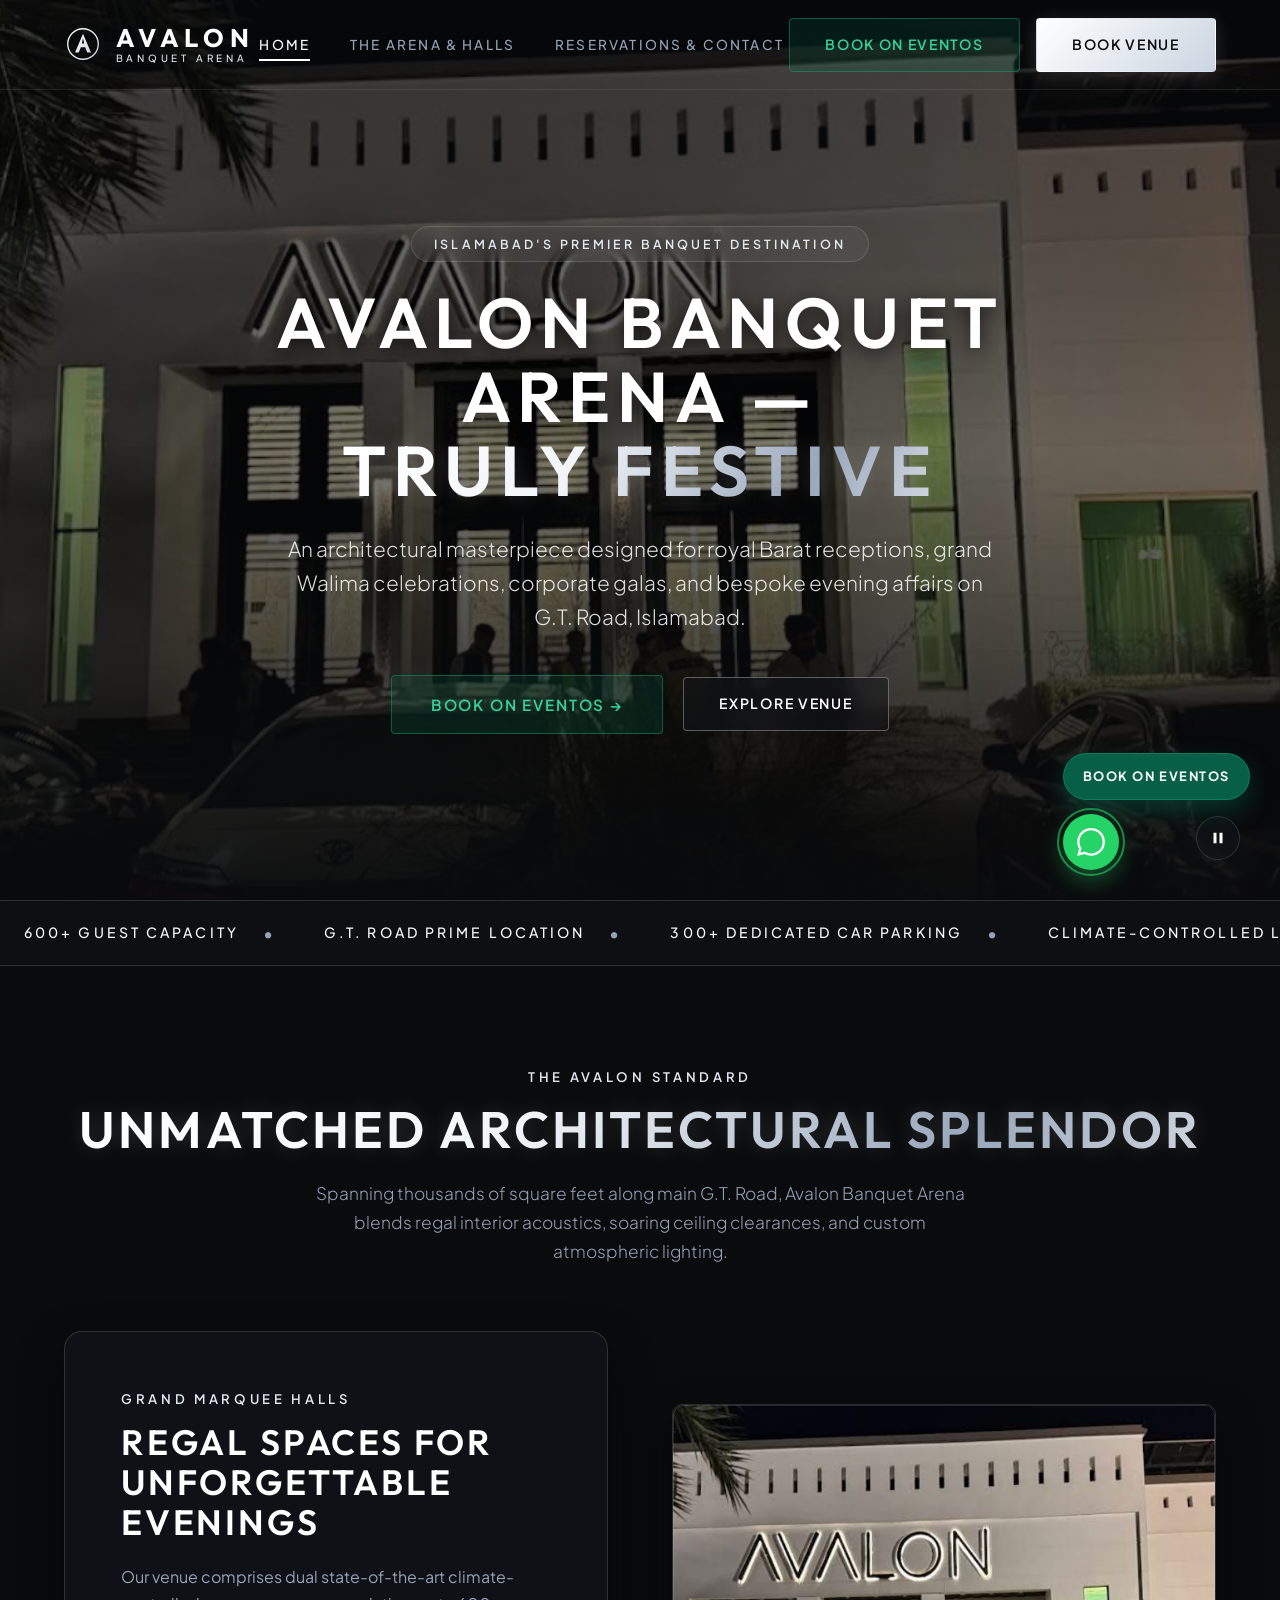
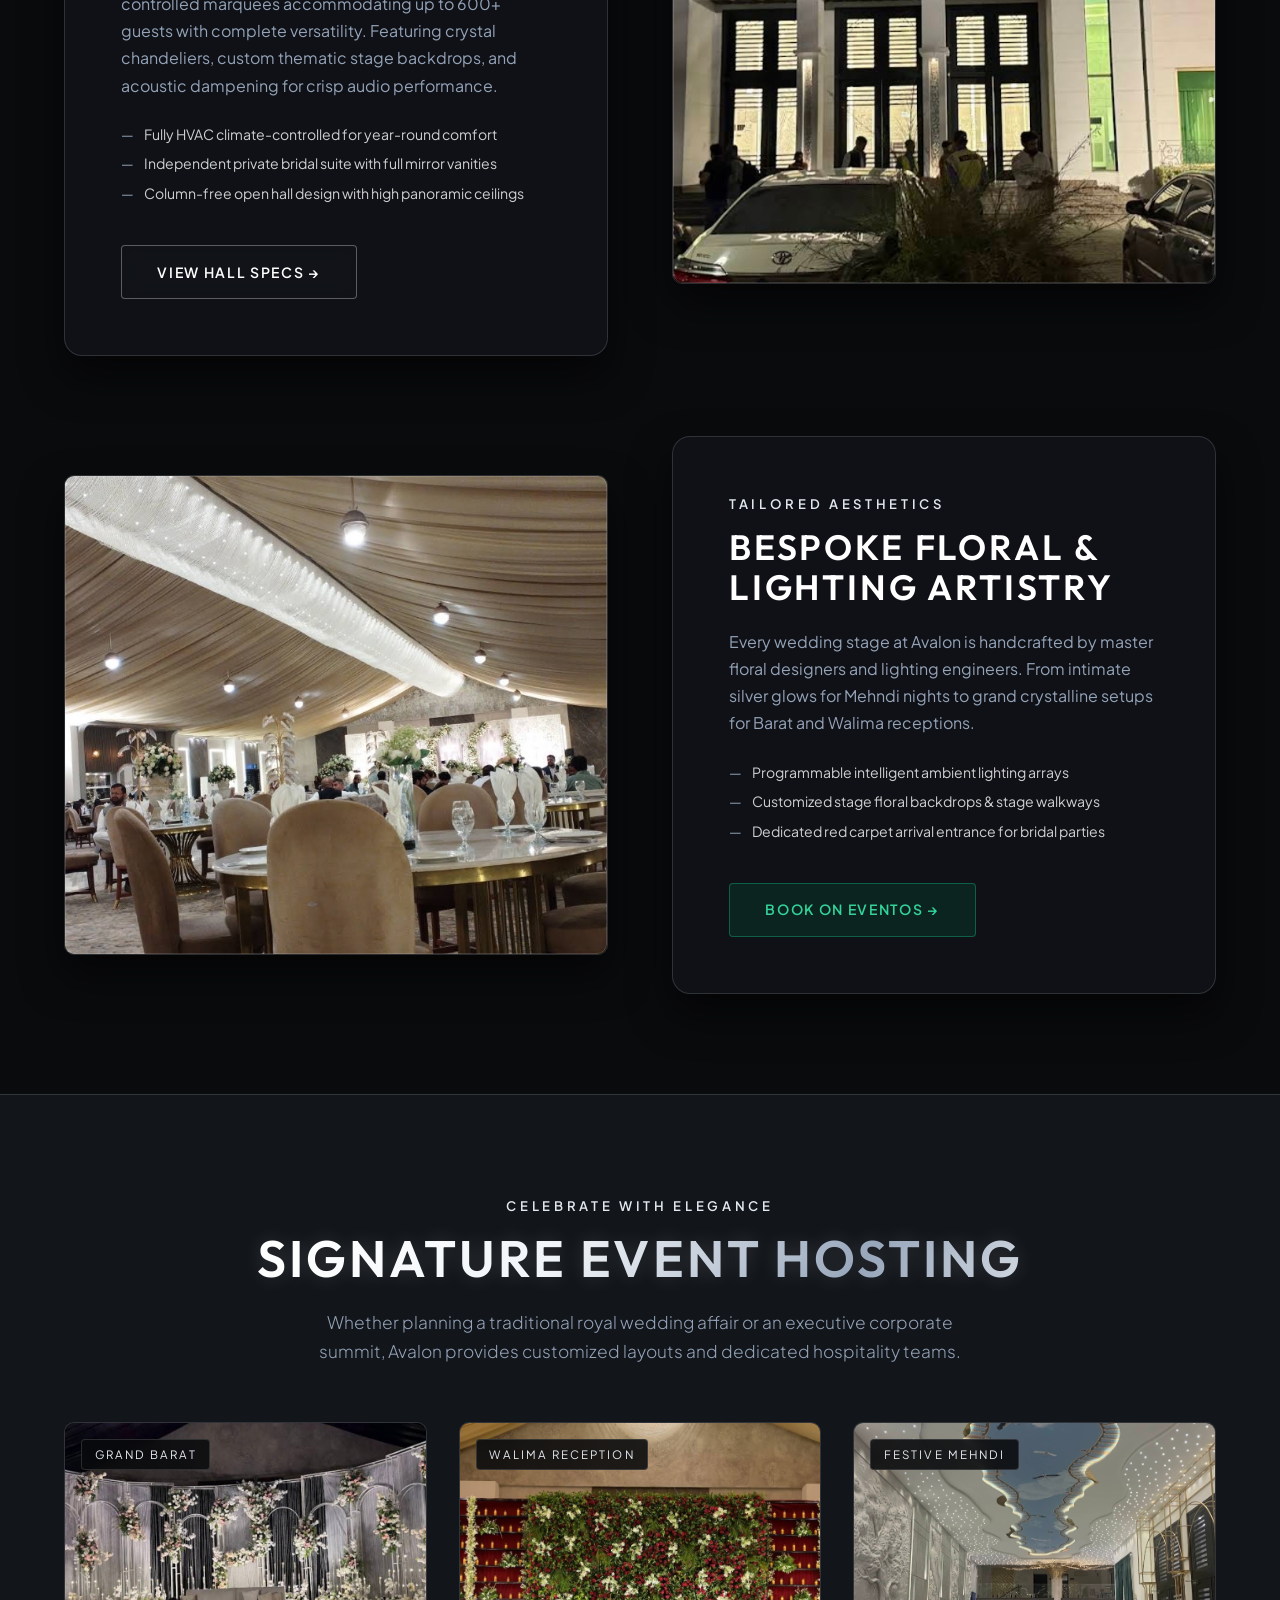
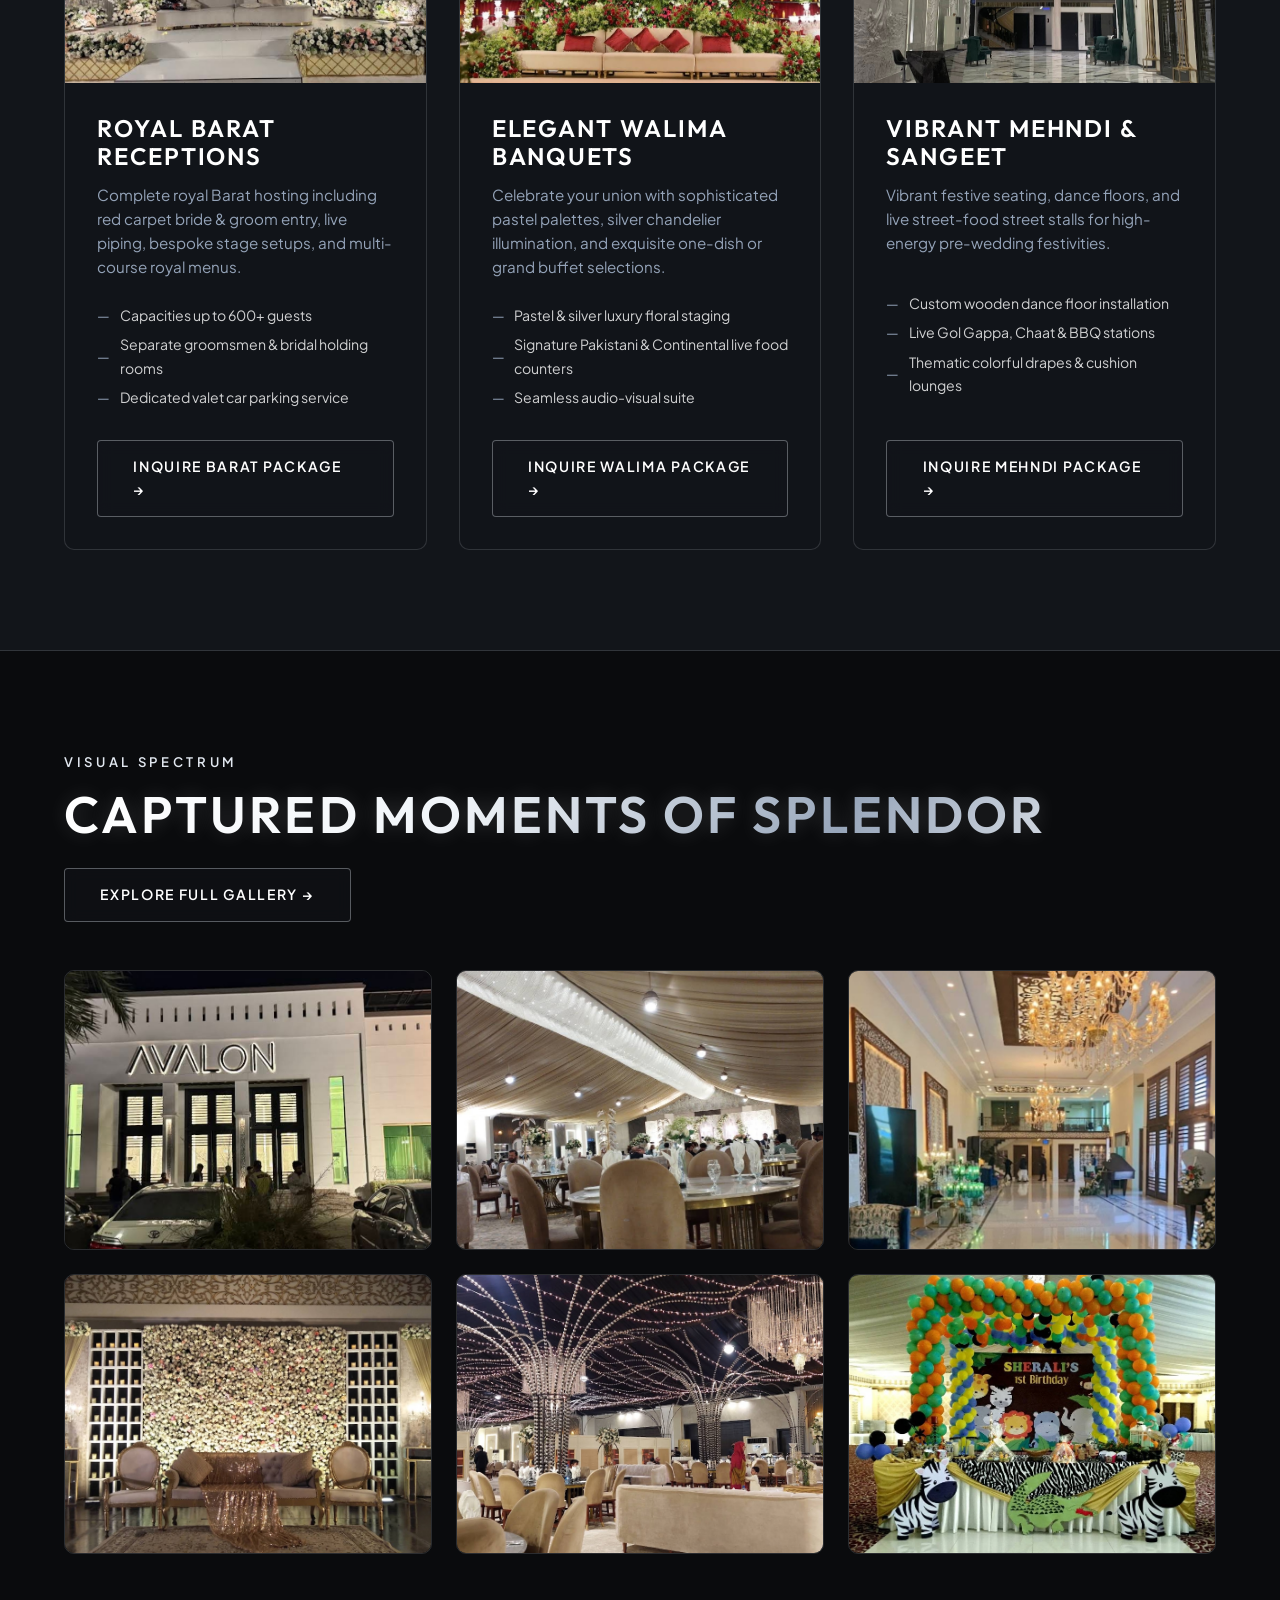
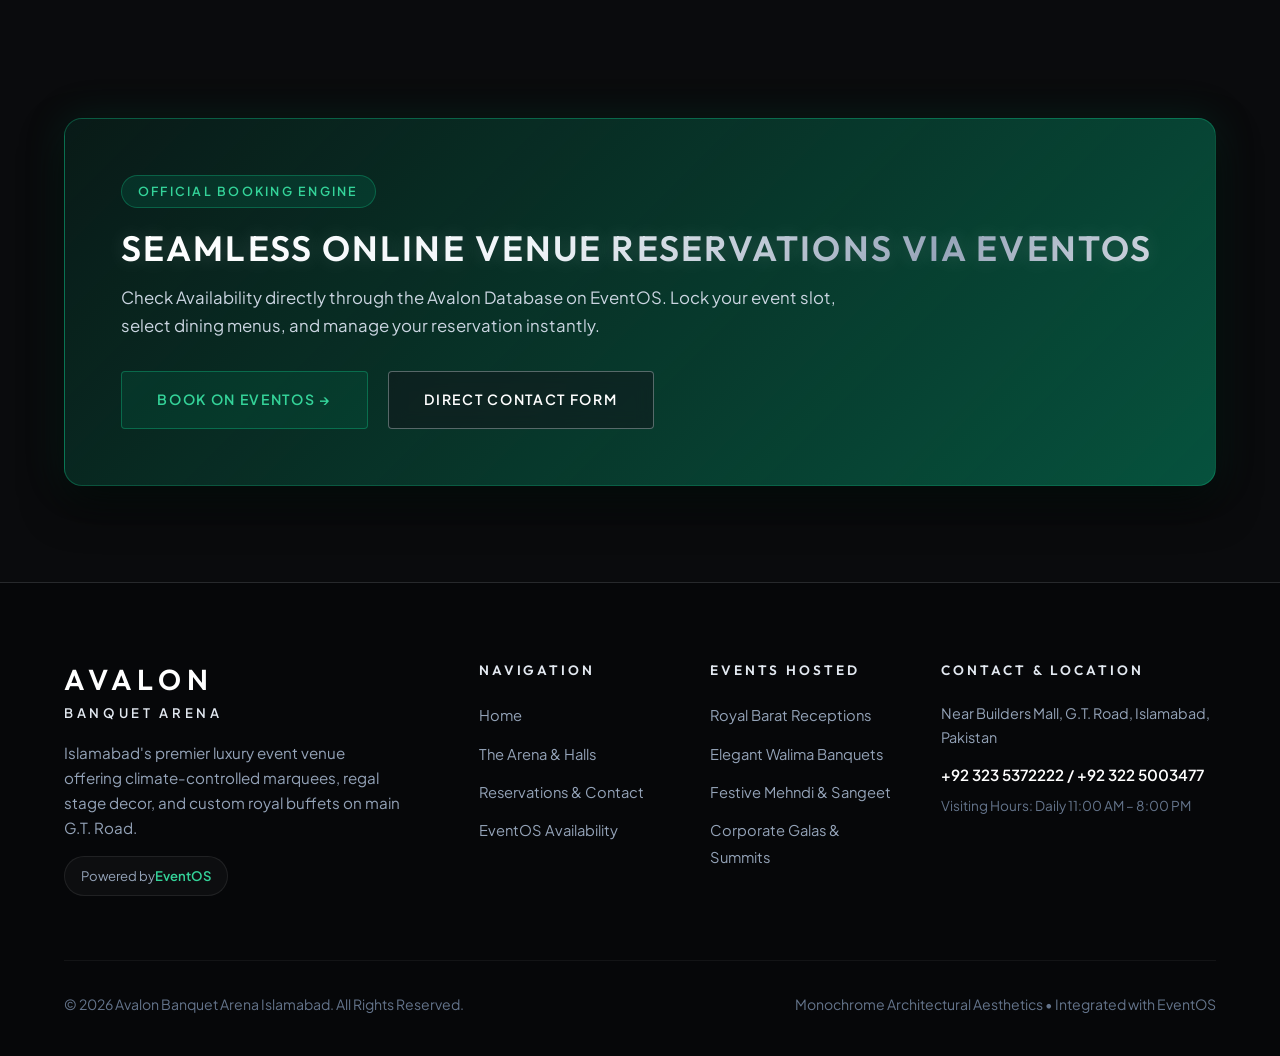
==== commit 39d01fdc: "Clean up UI icons and emojis, purge unused image assets, and optimize repository structure" ====
--- a/index.html
+++ b/index.html
@@ -52,7 +52,6 @@
 
       <div class="nav-actions">
         <a href="https://eos.silverfoxdynamics.com/p/avalon-marquees" target="_blank" rel="noopener noreferrer" class="btn btn-eventos">
-          <svg width="16" height="16" fill="currentColor" viewBox="0 0 24 24"><path d="M19 4h-1V2h-2v2H8V2H6v2H5c-1.11 0-1.99.9-1.99 2L3 20c0 1.1.89 2 2 2h14c1.1 0 2-.9 2-2V6c0-1.1-.9-2-2-2zm0 16H5V10h14v10zm0-12H5V6h14v2z"/></svg>
           Book on EventOS
         </a>
         <a href="contact.html" class="btn btn-primary">Book Venue</a>
@@ -82,7 +81,7 @@
 
     <div class="container hero-content">
       <div class="hero-badge">
-        <span>❖</span> ISLAMABAD'S PREMIER BANQUET DESTINATION
+        ISLAMABAD'S PREMIER BANQUET DESTINATION
       </div>
       <h1 class="hero-title">
         Avalon Banquet Arena — <span class="text-shimmer">Truly Festive</span>
@@ -93,8 +92,7 @@
 
       <div class="hero-ctas">
         <a href="https://eos.silverfoxdynamics.com/p/avalon-marquees" target="_blank" rel="noopener noreferrer" class="btn btn-eventos" style="padding: 1rem 2.4rem; font-size: 0.95rem;">
-          <svg width="18" height="18" fill="currentColor" viewBox="0 0 24 24"><path d="M19 4h-1V2h-2v2H8V2H6v2H5c-1.11 0-1.99.9-1.99 2L3 20c0 1.1.89 2 2 2h14c1.1 0 2-.9 2-2V6c0-1.1-.9-2-2-2zm0 16H5V10h14v10zm0-12H5V6h14v2z"/></svg>
-          Book on EventOS
+          Book on EventOS →
         </a>
         <a href="about.html" class="btn btn-outline">Explore Venue</a>
       </div>
@@ -149,7 +147,7 @@
             <li>Independent private bridal suite with full mirror vanities</li>
             <li>Column-free open hall design with high panoramic ceilings</li>
           </ul>
-          <a href="about.html" class="btn btn-outline" style="margin-top: 1rem;">View Hall Specs</a>
+          <a href="about.html" class="btn btn-outline" style="margin-top: 1rem;">View Hall Specs →</a>
         </div>
         <div class="image-wrapper" style="height: 480px;">
           <img src="images/avalon-hall-grand.jpg" alt="Avalon Banquet Arena Grand Interior Hall" loading="lazy">
@@ -172,7 +170,7 @@
             <li>Customized stage floral backdrops & stage walkways</li>
             <li>Dedicated red carpet arrival entrance for bridal parties</li>
           </ul>
-          <a href="https://eos.silverfoxdynamics.com/p/avalon-marquees" target="_blank" rel="noopener noreferrer" class="btn btn-eventos" style="margin-top: 1rem;">Book on EventOS</a>
+          <a href="https://eos.silverfoxdynamics.com/p/avalon-marquees" target="_blank" rel="noopener noreferrer" class="btn btn-eventos" style="margin-top: 1rem;">Book on EventOS →</a>
         </div>
       </div>
     </div>
@@ -204,7 +202,7 @@
               <li>Separate groomsmen & bridal holding rooms</li>
               <li>Dedicated valet car parking service</li>
             </ul>
-            <a href="contact.html" class="btn btn-outline" style="width: 100%; margin-top: auto;">Inquire Barat Package</a>
+            <a href="contact.html" class="btn btn-outline" style="width: 100%; margin-top: auto;">Inquire Barat Package →</a>
           </div>
         </div>
 
@@ -222,7 +220,7 @@
               <li>Signature Pakistani & Continental live food counters</li>
               <li>Seamless audio-visual suite</li>
             </ul>
-            <a href="contact.html" class="btn btn-outline" style="width: 100%; margin-top: auto;">Inquire Walima Package</a>
+            <a href="contact.html" class="btn btn-outline" style="width: 100%; margin-top: auto;">Inquire Walima Package →</a>
           </div>
         </div>
 
@@ -240,7 +238,7 @@
               <li>Live Gol Gappa, Chaat & BBQ stations</li>
               <li>Thematic colorful drapes & cushion lounges</li>
             </ul>
-            <a href="contact.html" class="btn btn-outline" style="width: 100%; margin-top: auto;">Inquire Mehndi Package</a>
+            <a href="contact.html" class="btn btn-outline" style="width: 100%; margin-top: auto;">Inquire Mehndi Package →</a>
           </div>
         </div>
       </div>
@@ -255,7 +253,7 @@
           <span class="silver-subhead">VISUAL SPECTRUM</span>
           <h2 class="section-heading text-shimmer" style="margin-bottom: 0;">Captured Moments of Splendor</h2>
         </div>
-        <a href="about.html#gallery" class="btn btn-outline">Explore Full Gallery</a>
+        <a href="about.html#gallery" class="btn btn-outline">Explore Full Gallery →</a>
       </div>
 
       <div class="gallery-grid">
@@ -314,7 +312,6 @@
   <section class="container" style="margin-bottom: 6rem;">
     <div class="eventos-banner">
       <div class="eventos-badge-header">
-        <svg width="14" height="14" fill="currentColor" viewBox="0 0 24 24"><path d="M12 2L2 7l10 5 10-5-10-5zM2 17l10 5 10-5-10-5M2 12l10 5 10-5"/></svg>
         Official Booking Engine
       </div>
       <h2 class="eventos-title font-heading text-shimmer">Seamless Online Venue Reservations via EventOS</h2>
@@ -323,8 +320,7 @@
       </p>
       <div style="display: flex; gap: 1.25rem; flex-wrap: wrap;">
         <a href="https://eos.silverfoxdynamics.com/p/avalon-marquees" target="_blank" rel="noopener noreferrer" class="btn btn-eventos" style="padding: 1rem 2.2rem;">
-          <svg width="18" height="18" fill="currentColor" viewBox="0 0 24 24"><path d="M19 4h-1V2h-2v2H8V2H6v2H5c-1.11 0-1.99.9-1.99 2L3 20c0 1.1.89 2 2 2h14c1.1 0 2-.9 2-2V6c0-1.1-.9-2-2-2zm0 16H5V10h14v10zm0-12H5V6h14v2z"/></svg>
-          Book on EventOS
+          Book on EventOS →
         </a>
         <a href="contact.html" class="btn btn-outline">Direct Contact Form</a>
       </div>
@@ -343,7 +339,6 @@
   <!-- FLOATING WIDGETS -->
   <div class="floating-widgets">
     <a href="https://eos.silverfoxdynamics.com/p/avalon-marquees" target="_blank" rel="noopener noreferrer" class="eventos-float" title="Book Venue on EventOS">
-      <svg width="16" height="16" fill="currentColor" viewBox="0 0 24 24"><path d="M19 4h-1V2h-2v2H8V2H6v2H5c-1.11 0-1.99.9-1.99 2L3 20c0 1.1.89 2 2 2h14c1.1 0 2-.9 2-2V6c0-1.1-.9-2-2-2zm0 16H5V10h14v10zm0-12H5V6h14v2z"/></svg>
       Book on EventOS
     </a>
     <a href="https://wa.me/923235372222?text=Hello%20Avalon%20Banquet%20Arena%2C%20I%20would%20like%20to%20inquire%20about%20booking%20availability." target="_blank" rel="noopener noreferrer" class="whatsapp-float" aria-label="Direct WhatsApp Inquiry">
@@ -362,7 +357,6 @@
             Islamabad's premier luxury event venue offering climate-controlled marquees, regal stage decor, and custom royal buffets on main G.T. Road.
           </p>
           <div class="eventos-footer-badge">
-            <svg width="14" height="14" fill="#34d399" viewBox="0 0 24 24"><path d="M12 2L2 7l10 5 10-5-10-5zM2 17l10 5 10-5-10-5M2 12l10 5 10-5"/></svg>
             Powered by <a href="https://eos.silverfoxdynamics.com/p/avalon-marquees" target="_blank" rel="noopener noreferrer">EventOS</a>
           </div>
         </div>
@@ -393,10 +387,10 @@
             Near Builders Mall, G.T. Road, Islamabad, Pakistan
           </p>
           <p style="color: var(--accent-silver-bright); font-size: 0.95rem; margin-bottom: 0.5rem; font-weight: 600;">
-            📞 +92 323 5372222 / +92 322 5003477
+            +92 323 5372222 / +92 322 5003477
           </p>
           <p style="color: var(--text-dim); font-size: 0.85rem;">
-            🕒 Visiting Hours: Daily 11:00 AM – 8:00 PM
+            Visiting Hours: Daily 11:00 AM – 8:00 PM
           </p>
         </div>
       </div>
--- a/css/styles.css
+++ b/css/styles.css
@@ -20,8 +20,8 @@
   --accent-silver-bright: #ffffff;
   --accent-silver-dark: #94a3b8;
   --accent-chrome: #cbd5e1;
-  --border-silver: rgba(226, 232, 240, 0.18);
-  --border-silver-strong: rgba(226, 232, 240, 0.45);
+  --border-silver: rgba(226, 232, 240, 0.15);
+  --border-silver-strong: rgba(226, 232, 240, 0.35);
   
   /* EventOS Deep Emerald Green Accent Palette */
   --emerald-primary: #047857;
@@ -419,13 +419,12 @@
 .hero-badge {
   display: inline-flex;
   align-items: center;
-  gap: 0.5rem;
-  padding: 0.4rem 1.2rem;
+  padding: 0.4rem 1.4rem;
   border-radius: 50px;
-  background: rgba(255, 255, 255, 0.08);
-  border: 1px solid var(--border-silver-strong);
+  background: rgba(255, 255, 255, 0.05);
+  border: 1px solid var(--border-silver);
   color: var(--accent-silver);
-  font-size: 0.8rem;
+  font-size: 0.78rem;
   text-transform: uppercase;
   letter-spacing: 0.25em;
   font-weight: 600;
@@ -593,8 +592,8 @@
 
 .feature-card:hover {
   transform: translateY(-8px);
-  border-color: rgba(255, 255, 255, 0.45);
-  box-shadow: 0 20px 40px rgba(0, 0, 0, 0.6), 0 0 30px rgba(255, 255, 255, 0.08);
+  border-color: rgba(255, 255, 255, 0.35);
+  box-shadow: 0 20px 40px rgba(0, 0, 0, 0.6);
   background: var(--bg-card-hover);
 }
 
@@ -619,7 +618,7 @@
   position: absolute;
   top: 1rem;
   left: 1rem;
-  background: rgba(10, 11, 13, 0.85);
+  background: rgba(10, 11, 13, 0.88);
   border: 1px solid var(--border-silver);
   color: var(--accent-silver);
   padding: 0.3rem 0.8rem;
@@ -661,14 +660,13 @@
   color: rgba(255, 255, 255, 0.8);
   display: flex;
   align-items: center;
-  gap: 0.5rem;
+  gap: 0.6rem;
   margin-bottom: 0.4rem;
 }
 
 .card-features-list li::before {
-  content: '❖';
-  color: var(--accent-silver);
-  font-size: 0.75rem;
+  content: '—';
+  color: var(--accent-silver-dark);
 }
 
 /* --- ARCHITECTURAL SPECS HIGHLIGHTS --- */
@@ -689,8 +687,8 @@
 }
 
 .spec-box:hover {
-  border-color: #ffffff;
-  background: rgba(255, 255, 255, 0.04);
+  border-color: rgba(255, 255, 255, 0.4);
+  background: rgba(255, 255, 255, 0.03);
   transform: translateY(-5px);
 }
 
@@ -831,7 +829,7 @@
   color: var(--accent-silver);
 }
 
-/* --- EVENTOS INTEGRATION BANNER & BADGES (DEEP EMERALD ACCENTS) --- */
+/* --- EVENTOS INTEGRATION BANNER & BADGES --- */
 .eventos-banner {
   background: linear-gradient(135deg, rgba(4, 120, 87, 0.14) 0%, rgba(6, 95, 70, 0.85) 100%);
   border: 1px solid var(--emerald-border);
@@ -846,7 +844,6 @@
 .eventos-badge-header {
   display: inline-flex;
   align-items: center;
-  gap: 0.6rem;
   background: rgba(4, 120, 87, 0.22);
   border: 1px solid var(--emerald-border);
   color: var(--emerald-bright);
@@ -876,7 +873,6 @@
 .eventos-footer-badge {
   display: inline-flex;
   align-items: center;
-  gap: 0.5rem;
   font-size: 0.82rem;
   color: #94a3b8;
   padding: 0.5rem 1rem;
@@ -952,8 +948,7 @@
 
 .info-item {
   display: flex;
-  align-items: flex-start;
-  gap: 1.25rem;
+  flex-direction: column;
   margin-bottom: 1.75rem;
 }
 
@@ -961,18 +956,11 @@
   margin-bottom: 0;
 }
 
-.info-icon {
-  width: 48px;
-  height: 48px;
-  border-radius: 50%;
-  background: rgba(255, 255, 255, 0.08);
-  border: 1px solid var(--border-silver);
-  display: flex;
-  align-items: center;
-  justify-content: center;
-  color: #ffffff;
-  font-size: 1.25rem;
-  flex-shrink: 0;
+.info-item h4 {
+  color: #ffffff;
+  font-size: 0.92rem;
+  margin-bottom: 0.3rem;
+  letter-spacing: 0.12em;
 }
 
 .map-container {
@@ -990,7 +978,7 @@
   border: none;
 }
 
-/* --- FLOATING WIDGETS (EVENTOS DEEP EMERALD) --- */
+/* --- FLOATING WIDGETS --- */
 .floating-widgets {
   position: fixed;
   bottom: 30px;
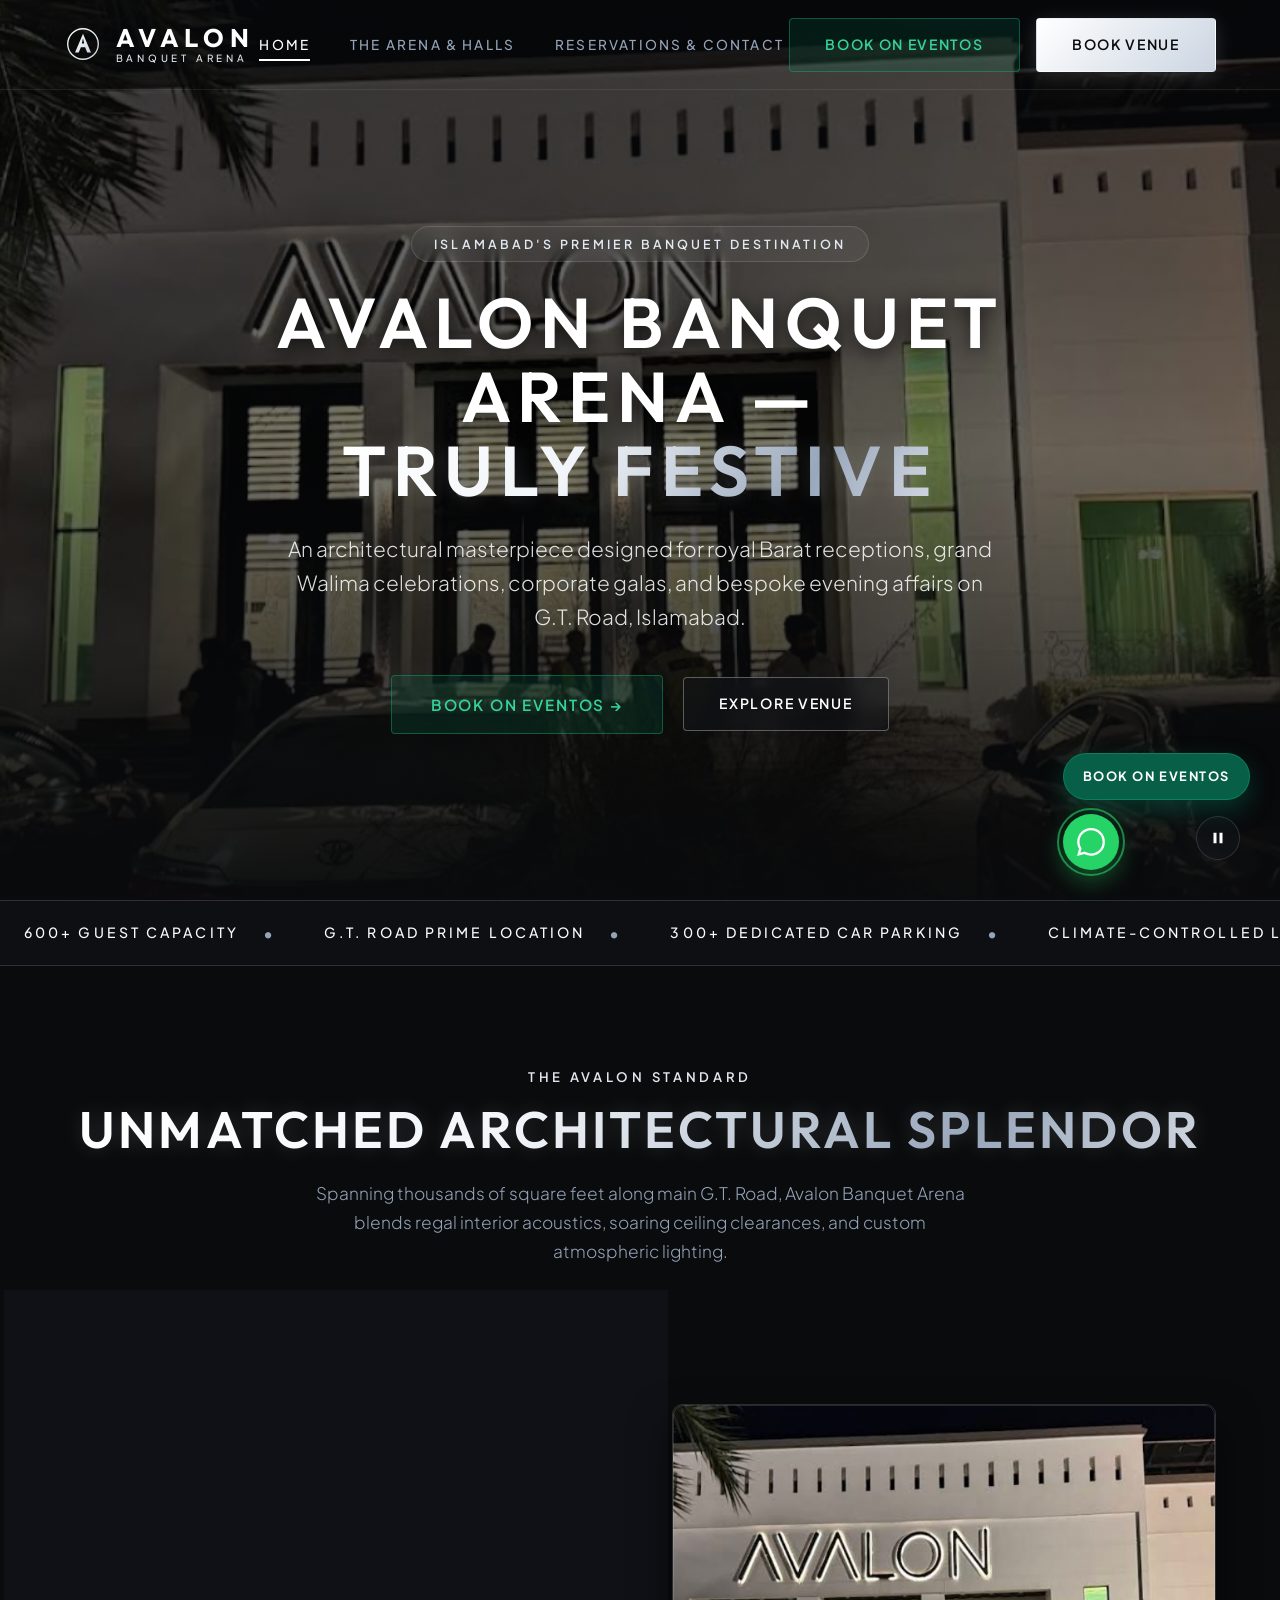
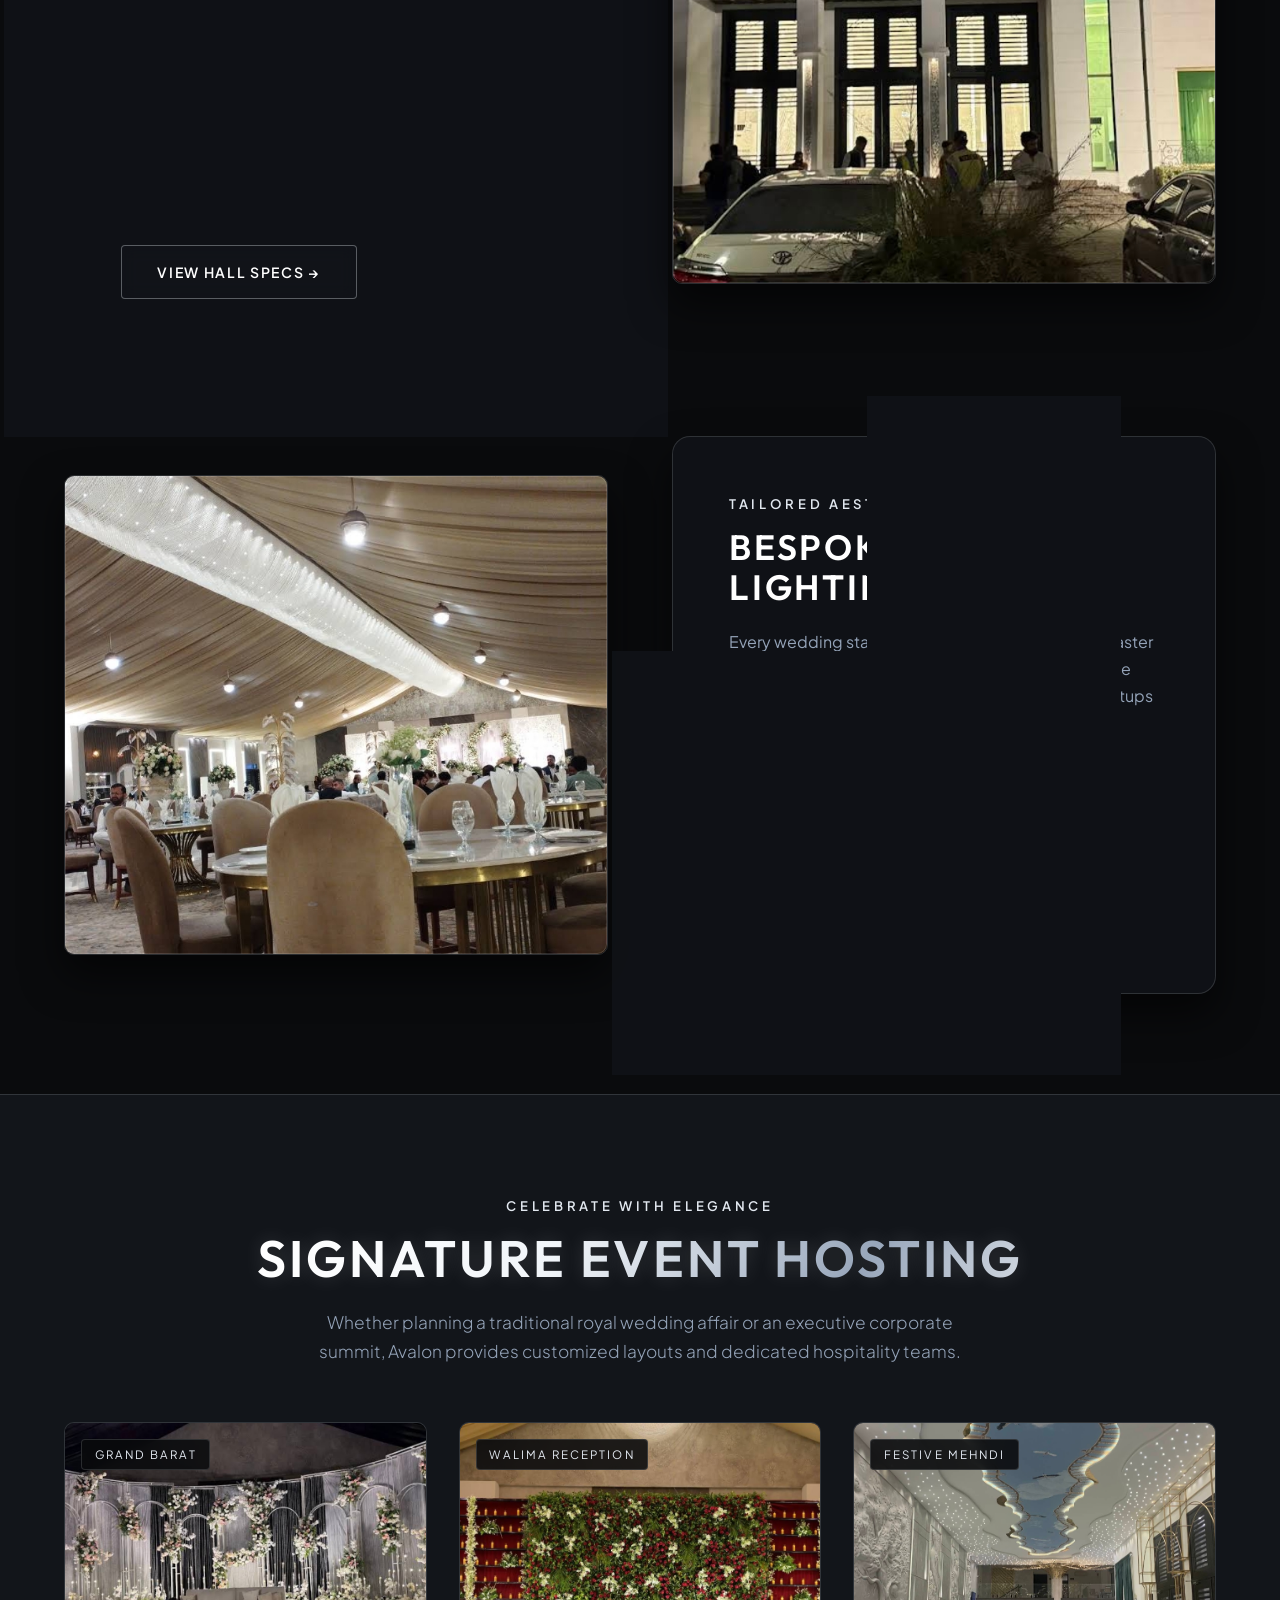
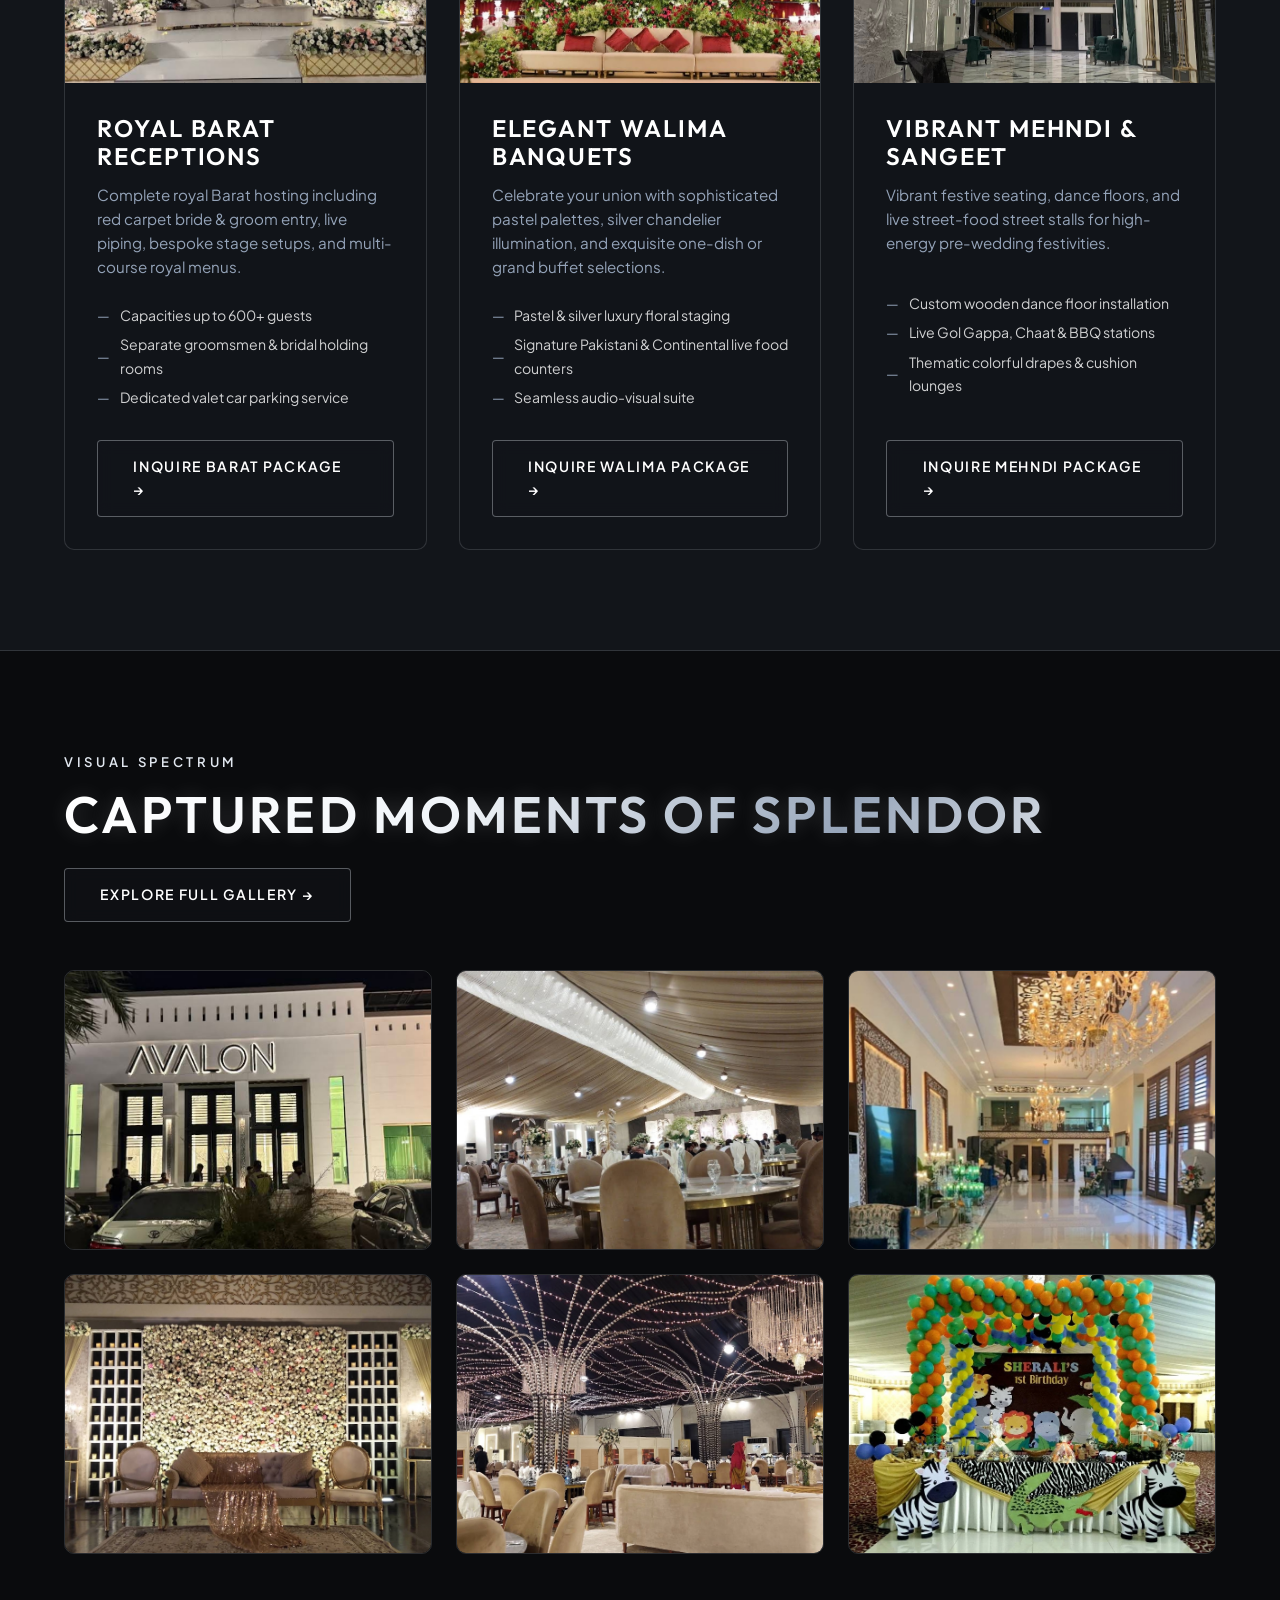
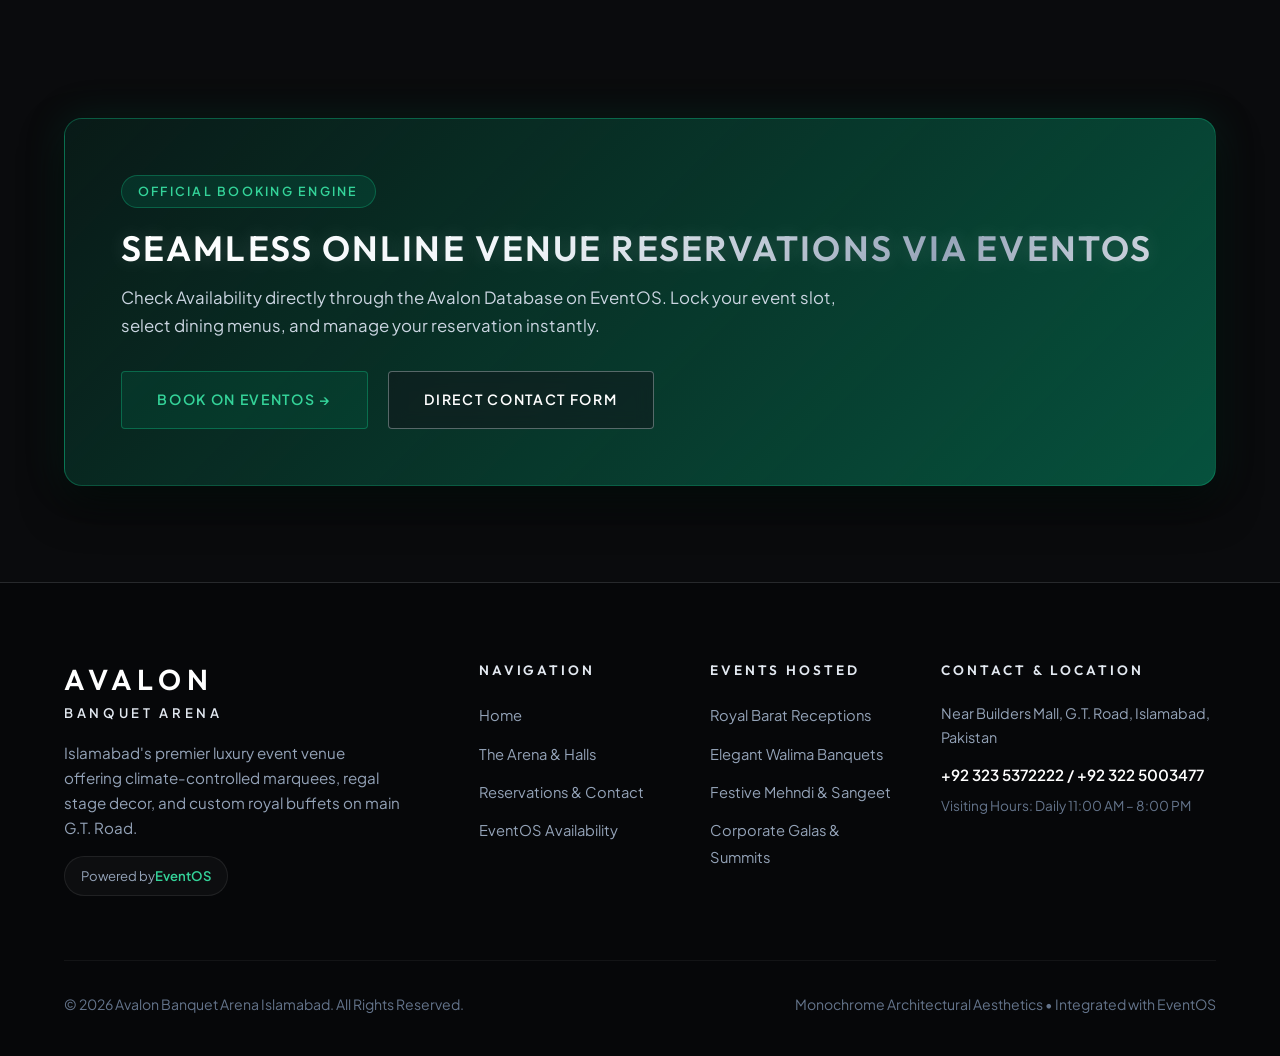
==== commit c3adccf5: "Mobile optimization: scoped mobile hero video autoplay, responsive button sizing, single/two-column " ====
--- a/index.html
+++ b/index.html
@@ -23,7 +23,7 @@
   <!-- NAVBAR -->
   <header class="navbar" id="navbar">
     <div class="container nav-container">
-      <a href="index.html" class="brand-logo" aria-label="Avalon Banquet Arena Home">
+      <a href="./" class="brand-logo" aria-label="Avalon Banquet Arena Home">
         <div class="brand-logo-icon">
           <svg viewBox="0 0 512 512" width="34" height="34">
             <defs>
@@ -44,9 +44,9 @@
 
       <nav aria-label="Primary Navigation">
         <ul class="nav-links">
-          <li><a href="index.html" class="nav-link active">Home</a></li>
-          <li><a href="about.html" class="nav-link">The Arena & Halls</a></li>
-          <li><a href="contact.html" class="nav-link">Reservations & Contact</a></li>
+          <li><a href="./" class="nav-link active">Home</a></li>
+          <li><a href="about/" class="nav-link">The Arena & Halls</a></li>
+          <li><a href="contact/" class="nav-link">Reservations & Contact</a></li>
         </ul>
       </nav>
 
@@ -54,7 +54,7 @@
         <a href="https://eos.silverfoxdynamics.com/p/avalon-marquees" target="_blank" rel="noopener noreferrer" class="btn btn-eventos">
           Book on EventOS
         </a>
-        <a href="contact.html" class="btn btn-primary">Book Venue</a>
+        <a href="contact/" class="btn btn-primary">Book Venue</a>
         <button class="mobile-toggle" aria-label="Toggle Navigation Menu">☰</button>
       </div>
     </div>
@@ -63,16 +63,16 @@
   <!-- MOBILE MENU OVERLAY -->
   <div class="mobile-menu-overlay" id="mobileMenu">
     <button class="mobile-menu-close" aria-label="Close Menu">×</button>
-    <a href="index.html">Home</a>
-    <a href="about.html">The Arena & Halls</a>
-    <a href="contact.html">Reservations & Contact</a>
+    <a href="./">Home</a>
+    <a href="about/">The Arena & Halls</a>
+    <a href="contact/">Reservations & Contact</a>
     <a href="https://eos.silverfoxdynamics.com/p/avalon-marquees" target="_blank" rel="noopener noreferrer" class="btn btn-primary" style="margin-top: 1.5rem;">Book on EventOS</a>
   </div>
 
   <!-- HERO SECTION WITH CINEMATIC VIDEO BACKGROUND -->
   <section class="hero" id="hero">
     <div class="hero-video-wrapper">
-      <video class="hero-video" autoplay loop muted playsinline preload="auto" poster="images/avalon-hall-grand.jpg">
+      <video class="hero-video" autoplay loop muted playsinline webkit-playsinline preload="metadata" poster="images/avalon-hall-grand.jpg">
         <source src="https://res.cloudinary.com/dgvwlj8xw/video/upload/v1777692702/hero_f67qsf.mp4" type="video/mp4">
         Your browser does not support video background.
       </video>
@@ -94,7 +94,7 @@
         <a href="https://eos.silverfoxdynamics.com/p/avalon-marquees" target="_blank" rel="noopener noreferrer" class="btn btn-eventos" style="padding: 1rem 2.4rem; font-size: 0.95rem;">
           Book on EventOS →
         </a>
-        <a href="about.html" class="btn btn-outline">Explore Venue</a>
+        <a href="about/" class="btn btn-outline">Explore Venue</a>
       </div>
     </div>
 
@@ -147,7 +147,7 @@
             <li>Independent private bridal suite with full mirror vanities</li>
             <li>Column-free open hall design with high panoramic ceilings</li>
           </ul>
-          <a href="about.html" class="btn btn-outline" style="margin-top: 1rem;">View Hall Specs →</a>
+          <a href="about/" class="btn btn-outline" style="margin-top: 1rem;">View Hall Specs →</a>
         </div>
         <div class="image-wrapper" style="height: 480px;">
           <img src="images/avalon-hall-grand.jpg" alt="Avalon Banquet Arena Grand Interior Hall" loading="lazy">
@@ -202,7 +202,7 @@
               <li>Separate groomsmen & bridal holding rooms</li>
               <li>Dedicated valet car parking service</li>
             </ul>
-            <a href="contact.html" class="btn btn-outline" style="width: 100%; margin-top: auto;">Inquire Barat Package →</a>
+            <a href="contact/" class="btn btn-outline" style="width: 100%; margin-top: auto;">Inquire Barat Package →</a>
           </div>
         </div>
 
@@ -220,7 +220,7 @@
               <li>Signature Pakistani & Continental live food counters</li>
               <li>Seamless audio-visual suite</li>
             </ul>
-            <a href="contact.html" class="btn btn-outline" style="width: 100%; margin-top: auto;">Inquire Walima Package →</a>
+            <a href="contact/" class="btn btn-outline" style="width: 100%; margin-top: auto;">Inquire Walima Package →</a>
           </div>
         </div>
 
@@ -238,7 +238,7 @@
               <li>Live Gol Gappa, Chaat & BBQ stations</li>
               <li>Thematic colorful drapes & cushion lounges</li>
             </ul>
-            <a href="contact.html" class="btn btn-outline" style="width: 100%; margin-top: auto;">Inquire Mehndi Package →</a>
+            <a href="contact/" class="btn btn-outline" style="width: 100%; margin-top: auto;">Inquire Mehndi Package →</a>
           </div>
         </div>
       </div>
@@ -253,7 +253,7 @@
           <span class="silver-subhead">VISUAL SPECTRUM</span>
           <h2 class="section-heading text-shimmer" style="margin-bottom: 0;">Captured Moments of Splendor</h2>
         </div>
-        <a href="about.html#gallery" class="btn btn-outline">Explore Full Gallery →</a>
+        <a href="about/#gallery" class="btn btn-outline">Explore Full Gallery →</a>
       </div>
 
       <div class="gallery-grid">
@@ -308,7 +308,7 @@
     </div>
   </section>
 
-  <!-- EVENTOS OFFICIAL INTEGRATION BANNER (DEEP EMERALD GREEN) -->
+  <!-- EVENTOS OFFICIAL INTEGRATION BANNER -->
   <section class="container" style="margin-bottom: 6rem;">
     <div class="eventos-banner">
       <div class="eventos-badge-header">
@@ -322,7 +322,7 @@
         <a href="https://eos.silverfoxdynamics.com/p/avalon-marquees" target="_blank" rel="noopener noreferrer" class="btn btn-eventos" style="padding: 1rem 2.2rem;">
           Book on EventOS →
         </a>
-        <a href="contact.html" class="btn btn-outline">Direct Contact Form</a>
+        <a href="contact/" class="btn btn-outline">Direct Contact Form</a>
       </div>
     </div>
   </section>
@@ -364,9 +364,9 @@
         <div class="footer-col">
           <h4>Navigation</h4>
           <ul class="footer-links">
-            <li><a href="index.html">Home</a></li>
-            <li><a href="about.html">The Arena & Halls</a></li>
-            <li><a href="contact.html">Reservations & Contact</a></li>
+            <li><a href="./">Home</a></li>
+            <li><a href="about/">The Arena & Halls</a></li>
+            <li><a href="contact/">Reservations & Contact</a></li>
             <li><a href="https://eos.silverfoxdynamics.com/p/avalon-marquees" target="_blank" rel="noopener noreferrer">EventOS Availability</a></li>
           </ul>
         </div>
@@ -374,10 +374,10 @@
         <div class="footer-col">
           <h4>Events Hosted</h4>
           <ul class="footer-links">
-            <li><a href="about.html">Royal Barat Receptions</a></li>
-            <li><a href="about.html">Elegant Walima Banquets</a></li>
-            <li><a href="about.html">Festive Mehndi & Sangeet</a></li>
-            <li><a href="about.html">Corporate Galas & Summits</a></li>
+            <li><a href="about/">Royal Barat Receptions</a></li>
+            <li><a href="about/">Elegant Walima Banquets</a></li>
+            <li><a href="about/">Festive Mehndi & Sangeet</a></li>
+            <li><a href="about/">Corporate Galas & Summits</a></li>
           </ul>
         </div>
 
--- a/css/styles.css
+++ b/css/styles.css
@@ -1128,56 +1128,271 @@
 }
 
 @media (max-width: 768px) {
+  /* Prevent horizontal scrolling & body overflow */
+  html, body {
+    overflow-x: hidden !important;
+    width: 100%;
+  }
+
+  /* 1. Mobile Hero & Autoplay Video */
+  .hero {
+    min-height: 85vh;
+    min-height: 100svh;
+    padding: 100px 0 50px;
+  }
+
+  .hero-video-wrapper {
+    position: absolute;
+    inset: 0;
+    width: 100%;
+    height: 100%;
+    z-index: 1;
+  }
+
+  .hero-video {
+    width: 100%;
+    height: 100%;
+    object-fit: cover;
+    position: absolute;
+    inset: 0;
+    z-index: 0;
+  }
+
+  .hero-overlay {
+    background: linear-gradient(
+      180deg, 
+      rgba(10, 11, 13, 0.75) 0%, 
+      rgba(10, 11, 13, 0.65) 50%, 
+      rgba(10, 11, 13, 0.95) 100%
+    );
+  }
+
+  .hero-content {
+    padding: 80px 1.25rem 40px;
+    width: 100%;
+    max-width: 100%;
+  }
+
+  /* 2. Proportional Mobile Buttons & Actions */
+  .btn {
+    font-size: clamp(0.85rem, 3.5vw, 0.95rem);
+    padding: 0.75rem 1.25rem;
+    min-height: 44px;
+    letter-spacing: 0.1em;
+  }
+
+  .hero-ctas, 
+  .card-actions, 
+  .eventos-banner div[style*="display: flex"] {
+    flex-direction: column;
+    width: 100%;
+    gap: 0.75rem;
+  }
+
+  .hero-ctas .btn, 
+  .eventos-banner .btn, 
+  .editorial-card .btn {
+    width: 100%;
+    text-align: center;
+    justify-content: center;
+  }
+
+  /* 3. Curated Mobile Image Grid & Aspect Ratios */
+  .grid-2, 
+  .grid-3, 
+  .specs-grid, 
+  .contact-grid {
+    grid-template-columns: 1fr;
+    gap: 1.5rem;
+  }
+
+  .gallery-grid {
+    grid-template-columns: 1fr;
+    gap: 1rem;
+  }
+
+  .gallery-item {
+    height: auto;
+    aspect-ratio: 4 / 3;
+    border-radius: 0.5rem;
+  }
+
+  .gallery-item img {
+    width: 100%;
+    height: 100%;
+    object-fit: cover;
+    border-radius: 0.5rem;
+  }
+
+  .feature-card .card-img {
+    height: auto;
+    aspect-ratio: 16 / 9;
+  }
+
+  .feature-card .card-img img {
+    width: 100%;
+    height: 100%;
+    object-fit: cover;
+  }
+
+  .image-wrapper {
+    height: auto !important;
+    aspect-ratio: 16 / 9;
+  }
+
+  .image-wrapper img {
+    width: 100%;
+    height: 100%;
+    object-fit: cover;
+  }
+
+  /* 4. Refined Mobile Typography & Spacing */
+  .section-padding {
+    padding: 3rem 1rem;
+  }
+
+  .hero-title {
+    font-size: clamp(1.75rem, 6vw, 2.25rem);
+    line-height: 1.25;
+    margin-bottom: 1.25rem;
+  }
+
+  .section-heading {
+    font-size: clamp(1.35rem, 5vw, 1.6rem);
+    line-height: 1.3;
+  }
+
+  .hero-subtitle {
+    font-size: 0.98rem;
+    line-height: 1.6;
+    margin-bottom: 1.75rem;
+  }
+
+  .editorial-card {
+    padding: 1.75rem;
+  }
+
+  .eventos-banner {
+    padding: 2rem 1.5rem;
+  }
+
+  .eventos-title {
+    font-size: 1.6rem;
+  }
+
+  .marquee-bar {
+    padding: 0.8rem 0;
+  }
+
+  .marquee-item {
+    font-size: 0.78rem;
+    letter-spacing: 0.16em;
+    gap: 1rem;
+    padding: 0 1rem;
+  }
+
+  /* 5. Mobile Navigation & Tap Targets */
   .nav-links, .nav-actions .btn-outline {
     display: none;
   }
+
   .mobile-toggle {
-    display: block;
-  }
-  .grid-2, .grid-3, .specs-grid, .gallery-grid, .contact-grid {
-    grid-template-columns: 1fr;
-  }
-  .editorial-card {
-    padding: 2rem;
-  }
-  .hero-title {
-    font-size: 2.6rem;
-  }
-  .footer-grid {
-    grid-template-columns: 1fr;
-  }
+    display: flex;
+    align-items: center;
+    justify-content: center;
+    min-width: 44px;
+    min-height: 44px;
+    padding: 0.5rem;
+    font-size: 1.75rem;
+  }
+
   .mobile-menu-overlay {
     position: fixed;
     inset: 0;
-    background: rgba(10, 11, 13, 0.98);
+    background: rgba(10, 11, 13, 0.95);
+    backdrop-filter: blur(12px);
+    -webkit-backdrop-filter: blur(12px);
     z-index: 1500;
     display: flex;
     flex-direction: column;
     align-items: center;
     justify-content: center;
-    gap: 2rem;
+    gap: 1.5rem;
     opacity: 0;
     pointer-events: none;
-    transition: opacity 0.3s ease;
-  }
+    transition: opacity 0.3s ease, transform 0.3s ease;
+    padding: 2rem;
+  }
+
   .mobile-menu-overlay.active {
     opacity: 1;
     pointer-events: auto;
   }
+
   .mobile-menu-overlay a {
     font-family: var(--font-heading);
-    font-size: 1.8rem;
-    letter-spacing: 0.15em;
+    font-size: 1.5rem;
+    letter-spacing: 0.12em;
     color: #ffffff;
     text-transform: uppercase;
-  }
+    min-height: 44px;
+    display: inline-flex;
+    align-items: center;
+    justify-content: center;
+    padding: 0.5rem 1rem;
+    width: 100%;
+    text-align: center;
+  }
+
   .mobile-menu-close {
     position: absolute;
-    top: 25px;
-    right: 25px;
+    top: 20px;
+    right: 20px;
     background: none;
     border: none;
     color: #ffffff;
     font-size: 2.2rem;
-  }
-}
+    min-width: 44px;
+    min-height: 44px;
+    display: flex;
+    align-items: center;
+    justify-content: center;
+    cursor: pointer;
+  }
+
+  .floating-widgets {
+    bottom: 20px;
+    right: 20px;
+    gap: 0.75rem;
+  }
+
+  .whatsapp-float {
+    width: 50px;
+    height: 50px;
+    min-width: 44px;
+    min-height: 44px;
+  }
+
+  .eventos-float {
+    min-height: 44px;
+    padding: 0.65rem 1rem;
+    font-size: 0.75rem;
+  }
+
+  .video-control-btn {
+    bottom: 20px;
+    right: 20px;
+    width: 44px;
+    height: 44px;
+    min-width: 44px;
+    min-height: 44px;
+  }
+}
+
+/* 2-Column Grid on Tablet / Small Mobile landscape (520px - 768px) */
+@media (min-width: 520px) and (max-width: 768px) {
+  .gallery-grid {
+    grid-template-columns: repeat(2, 1fr);
+  }
+}
+
